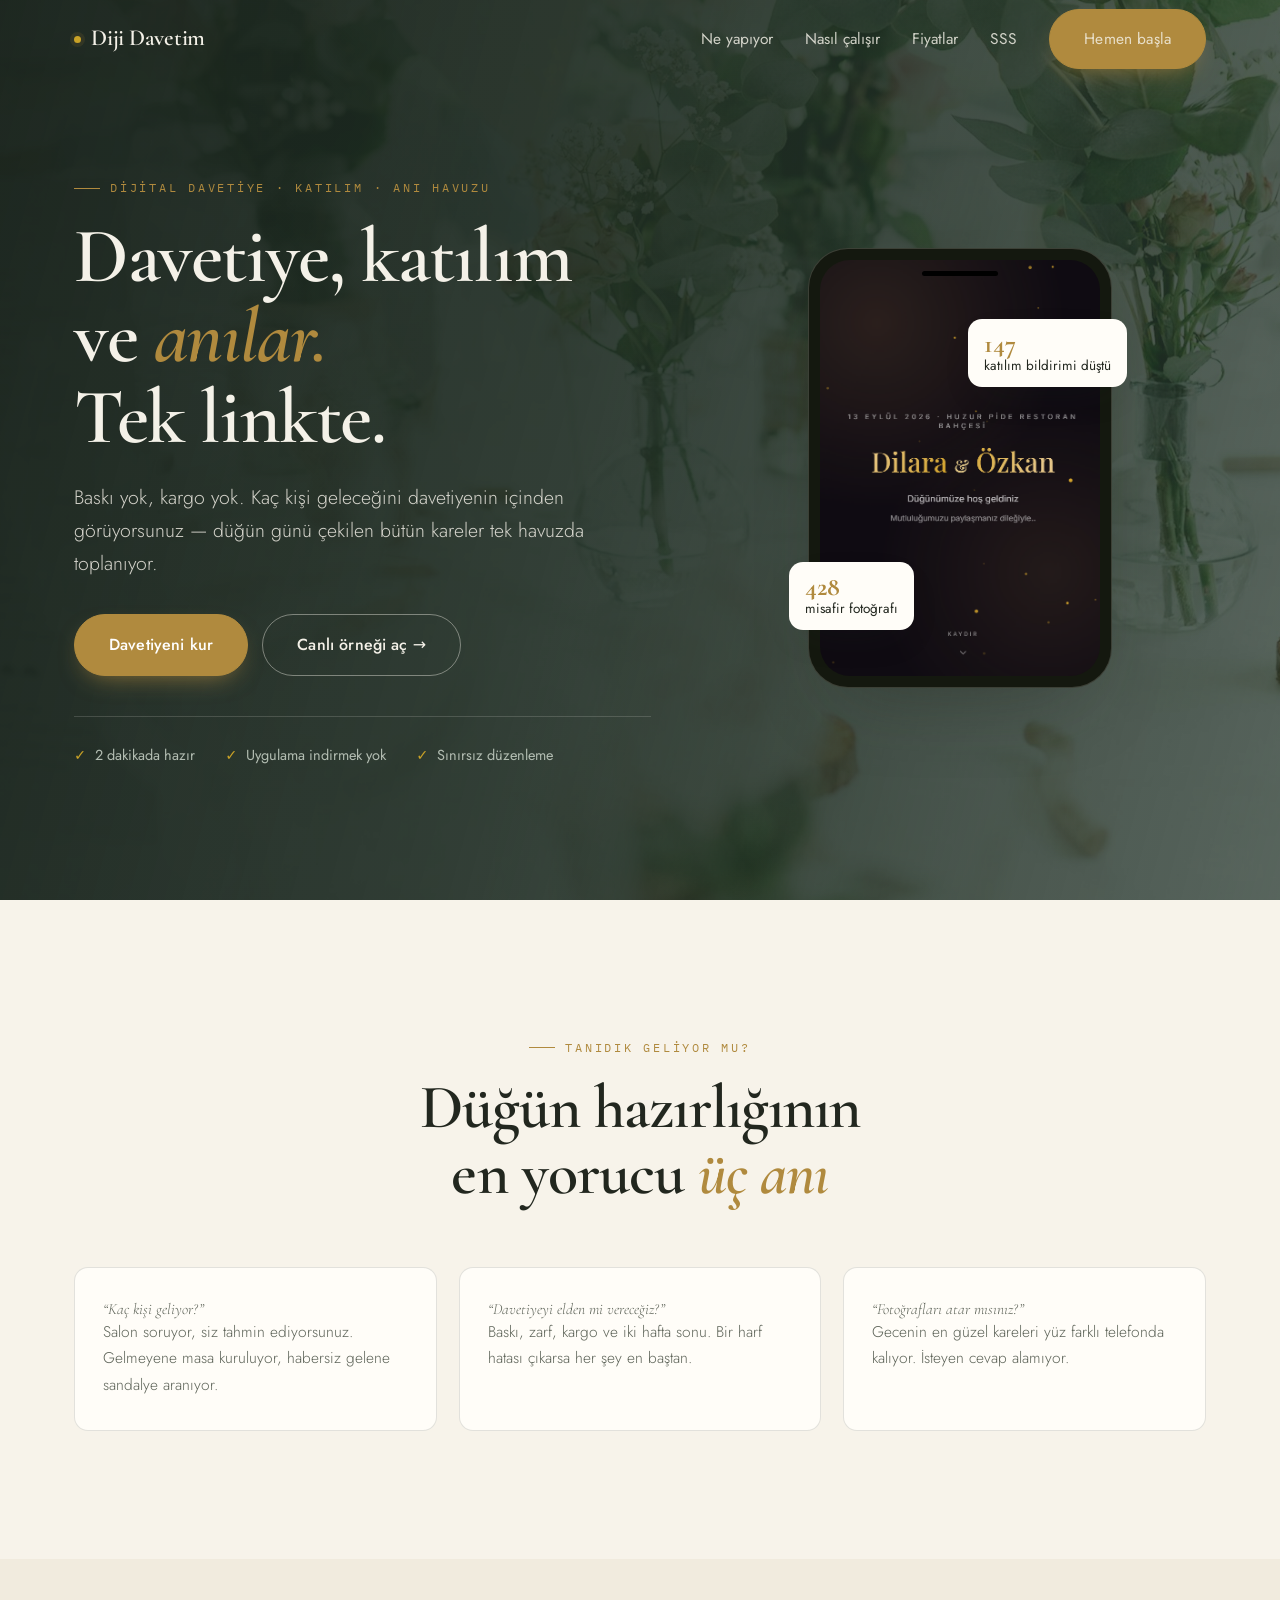
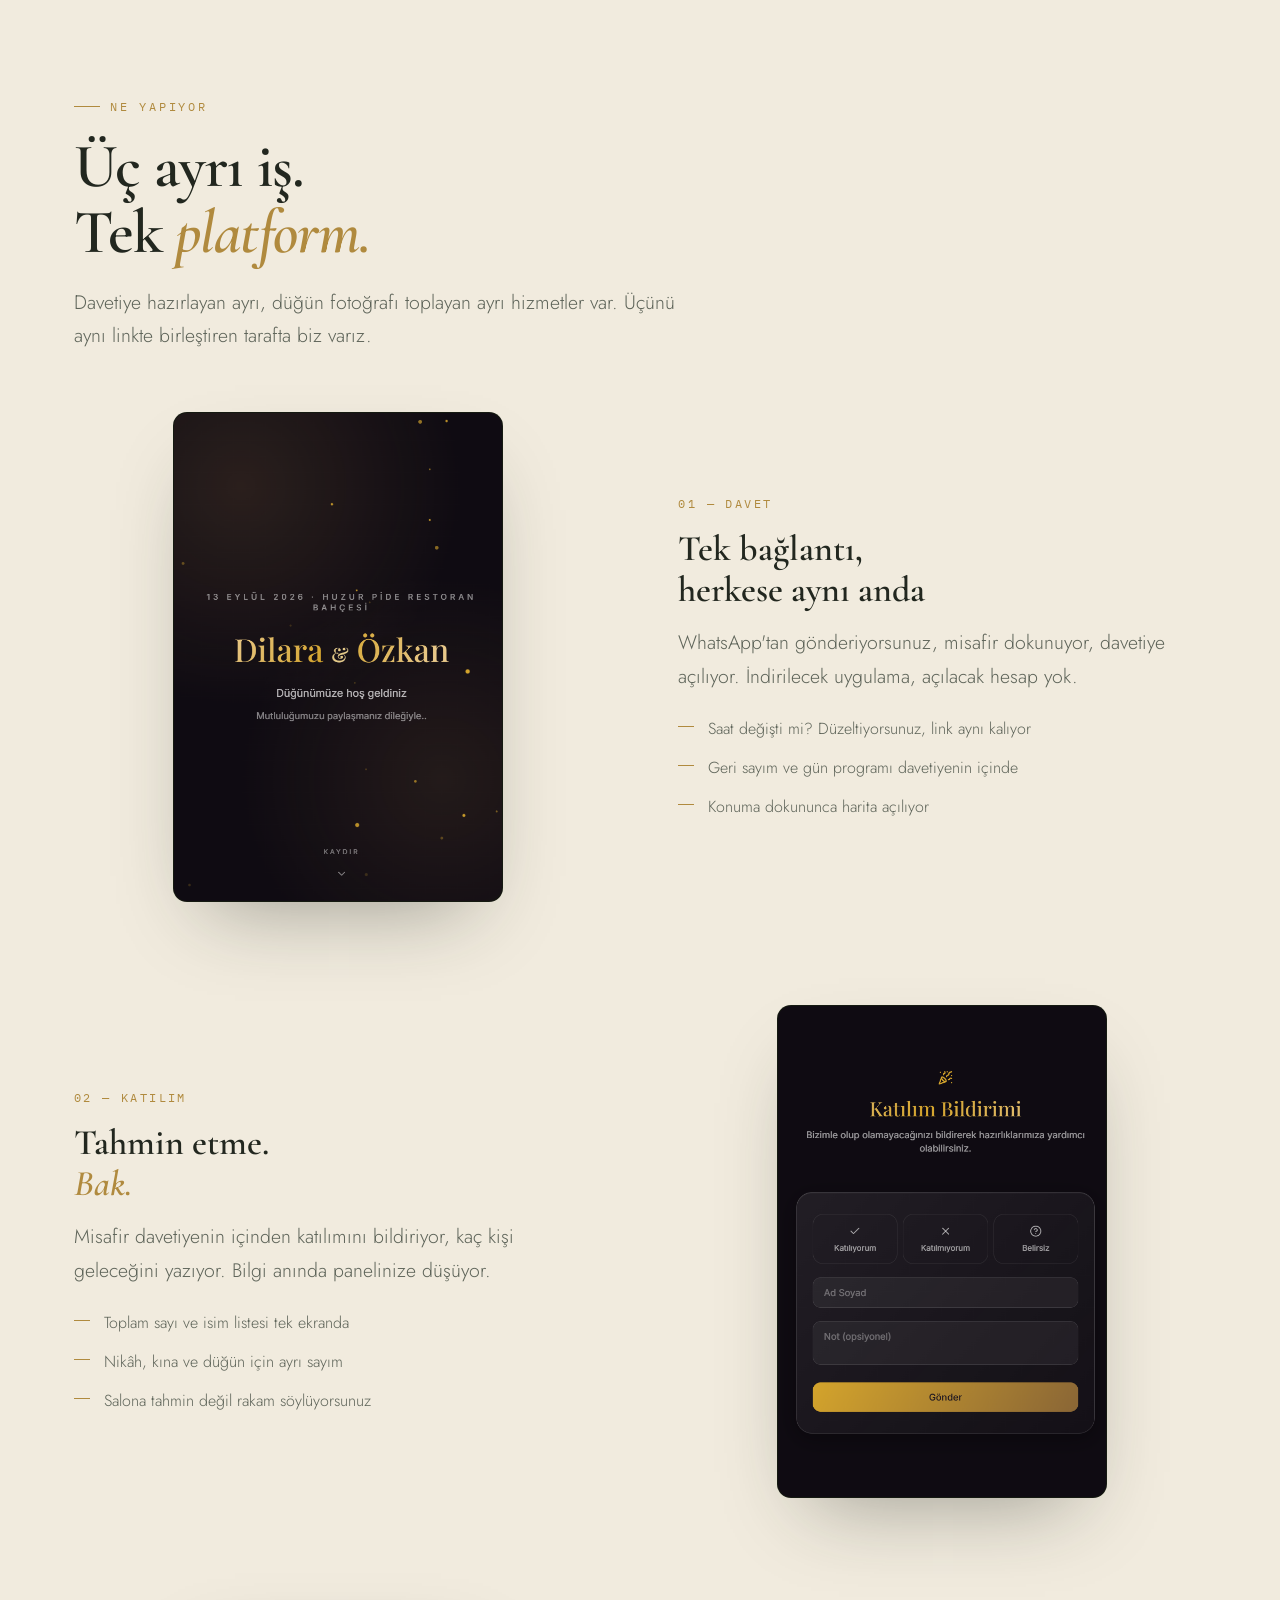
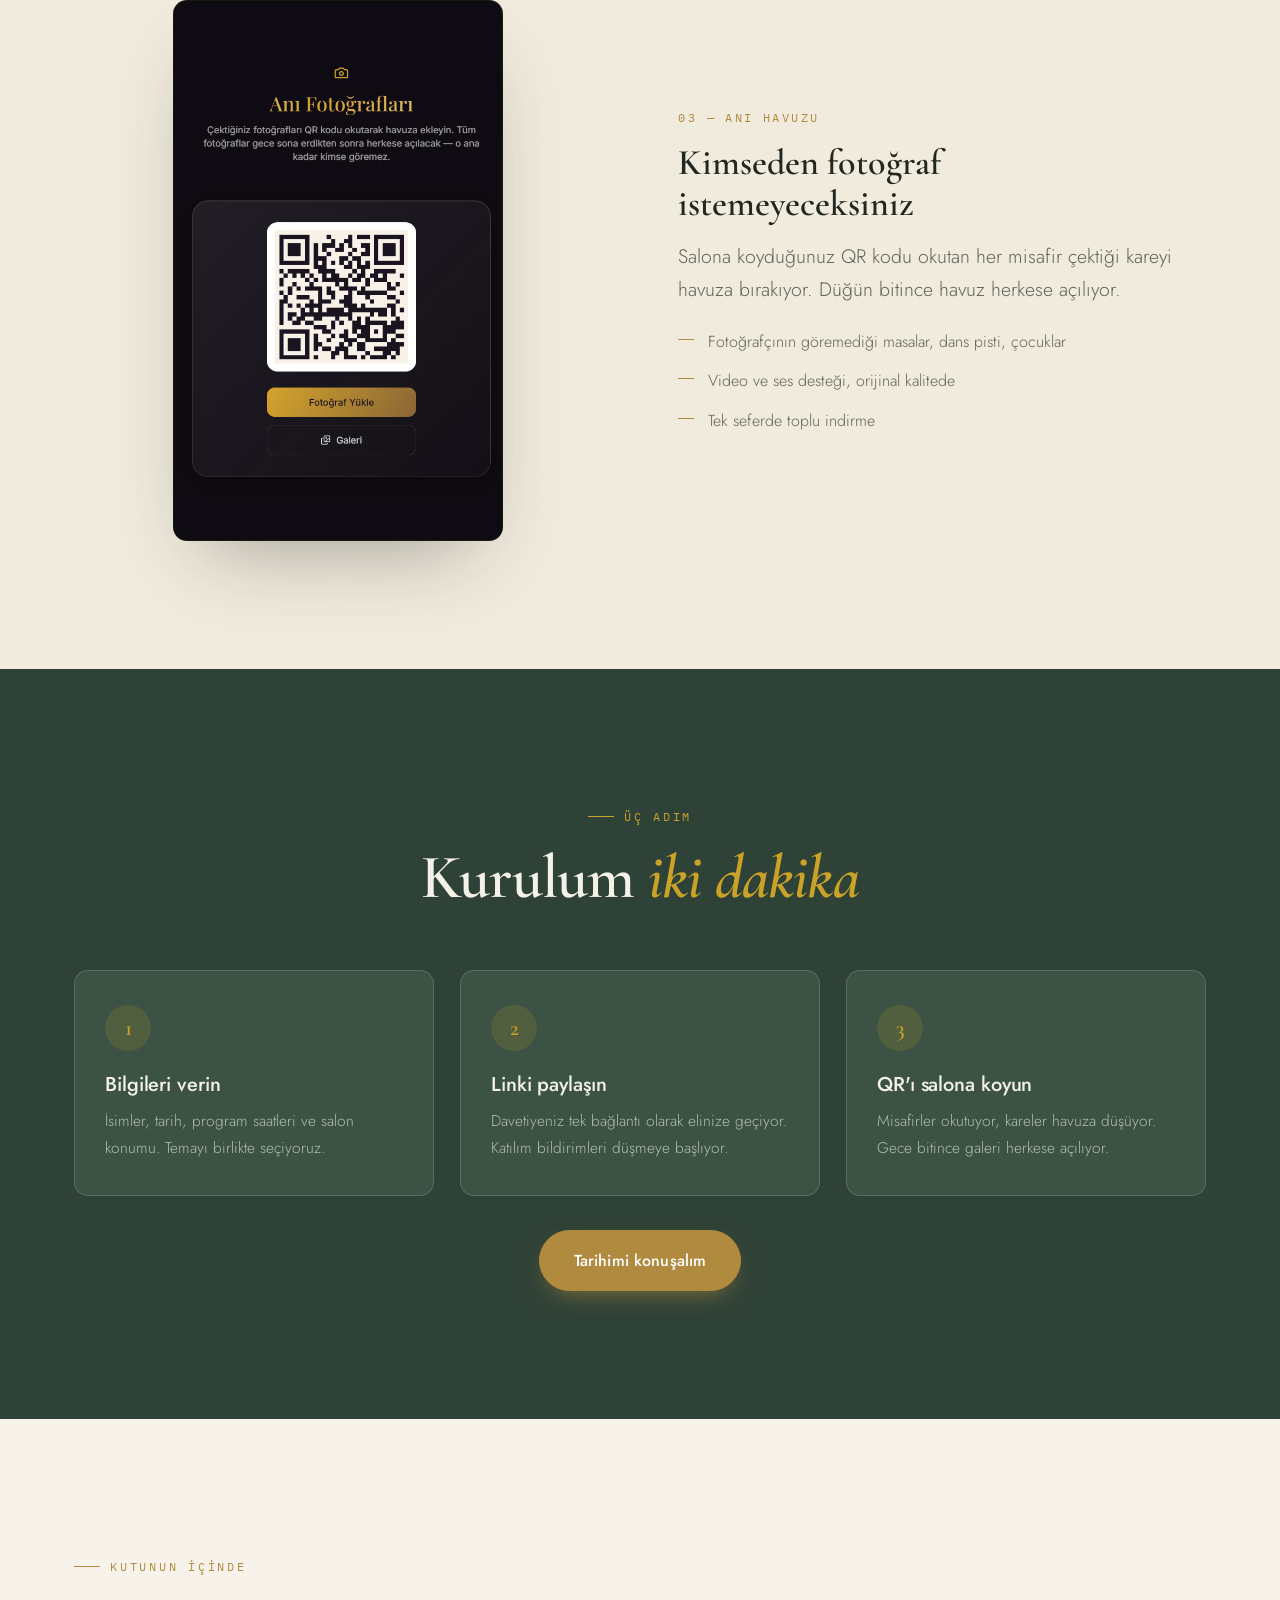
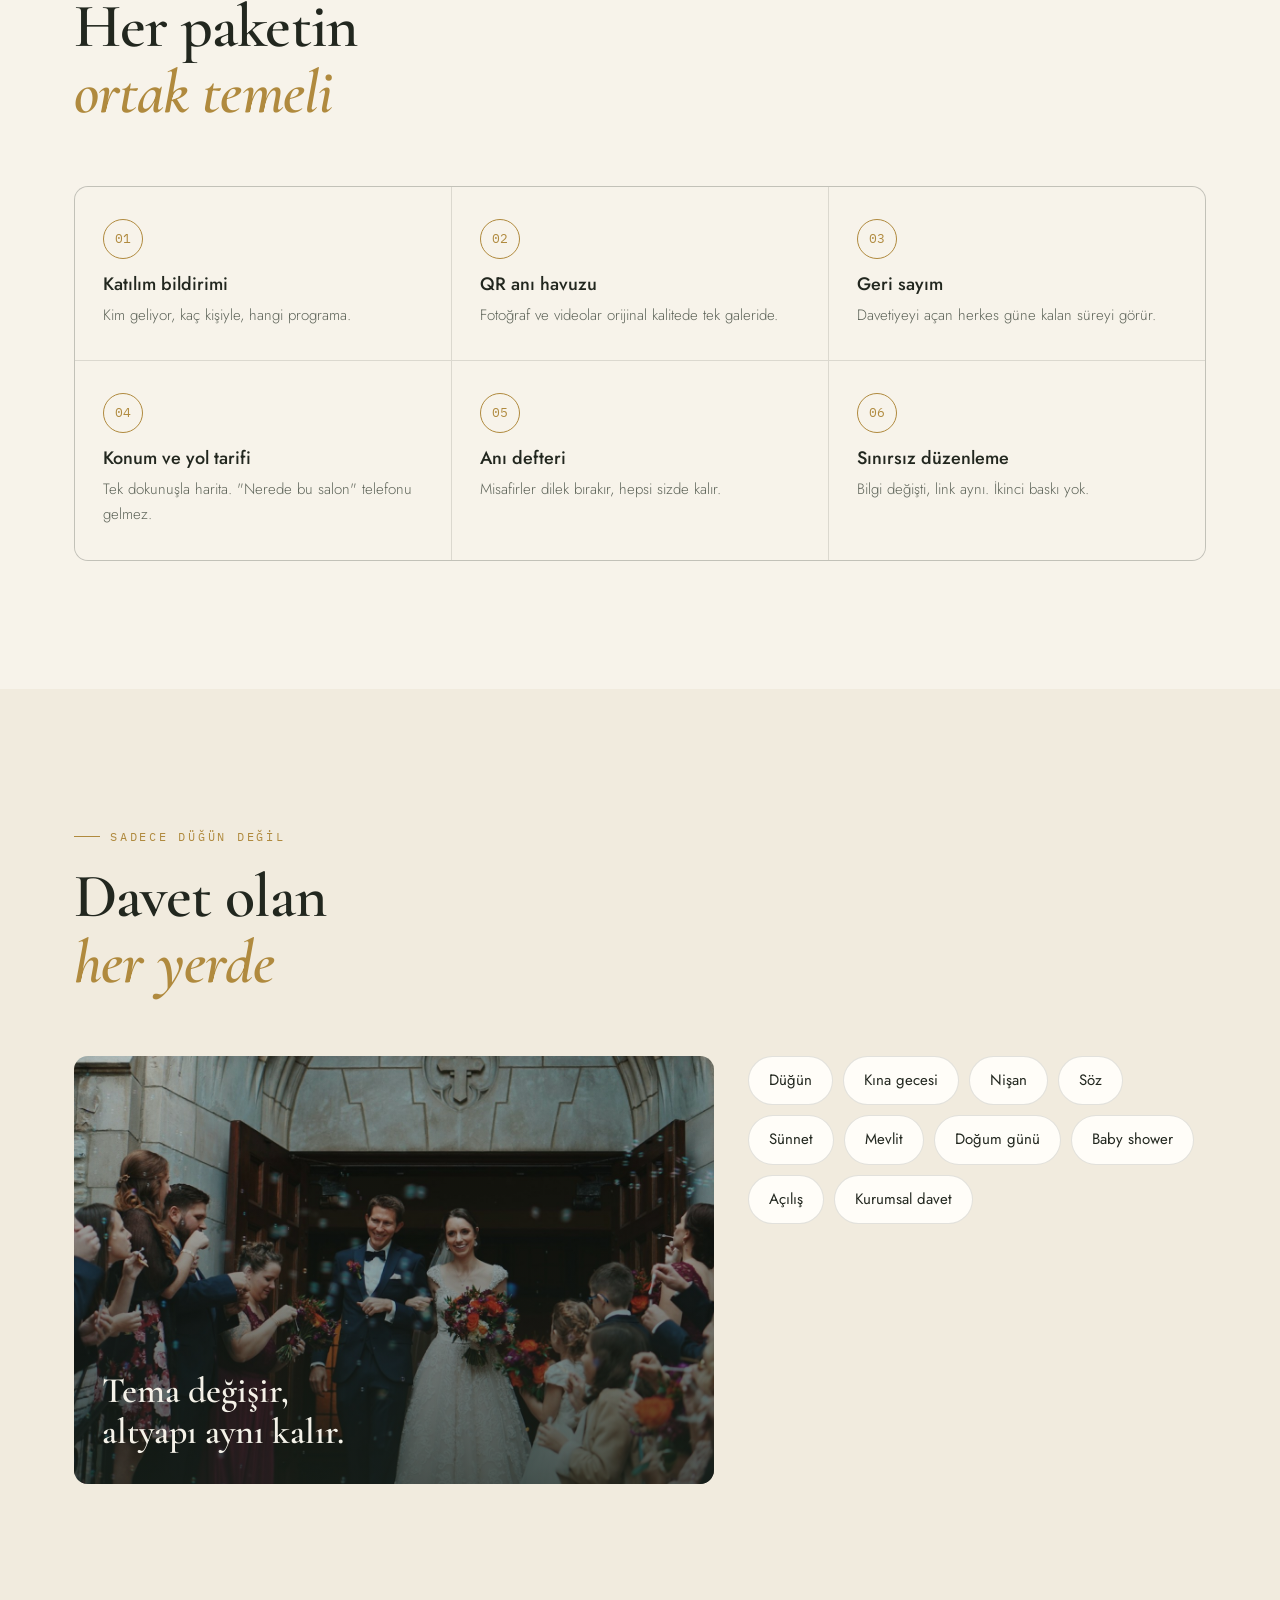
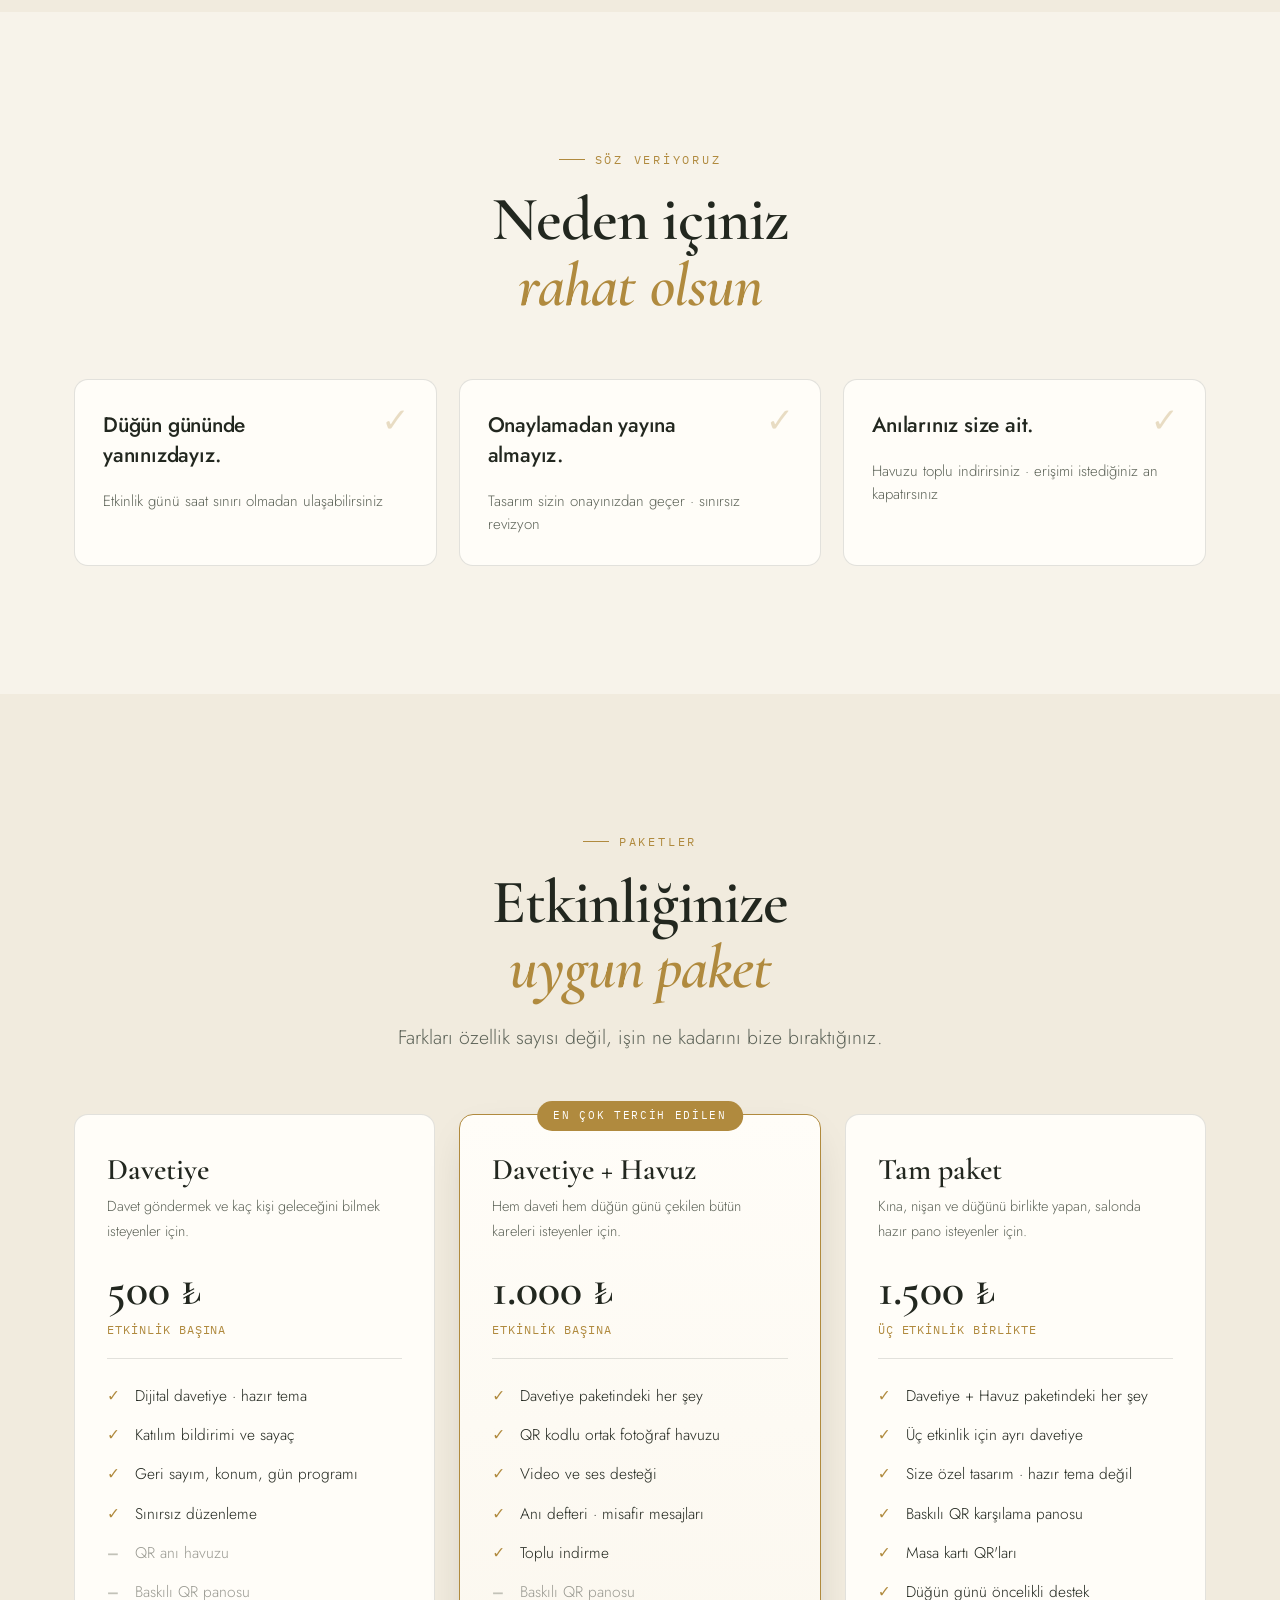
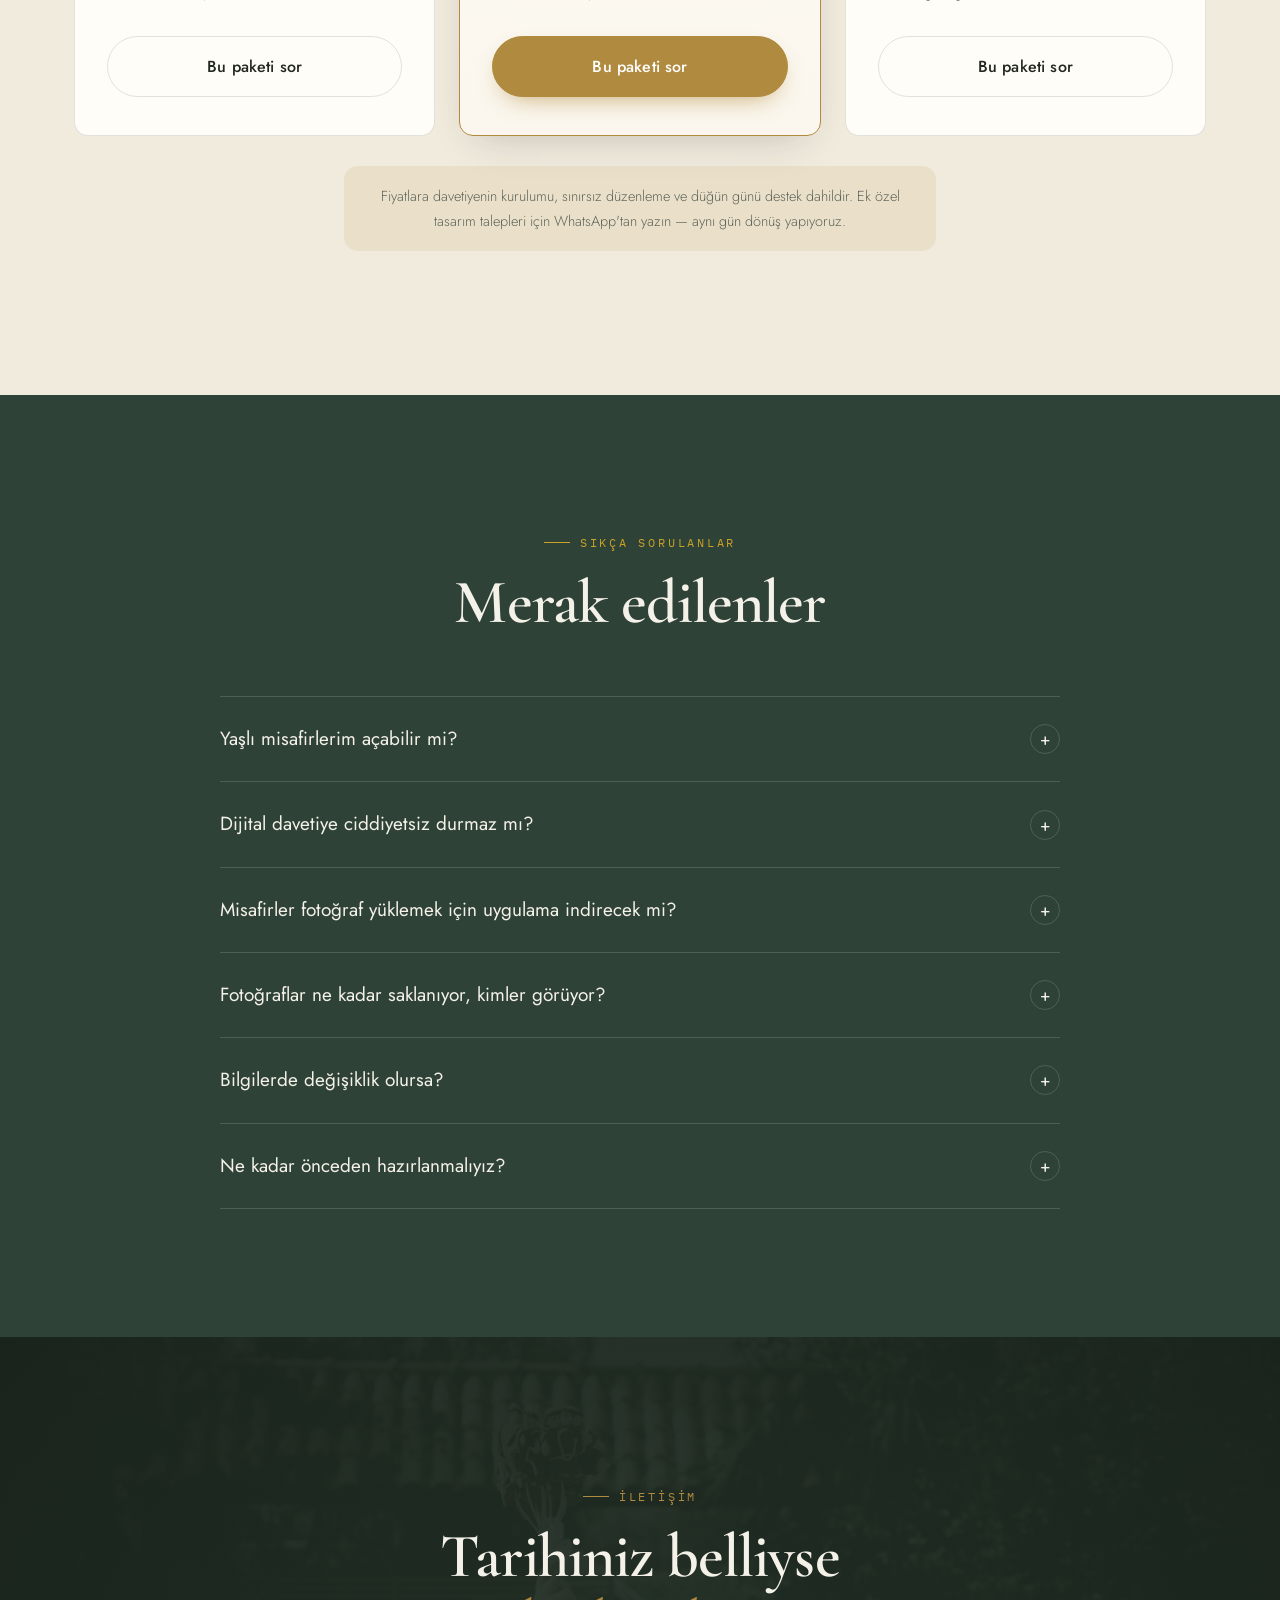
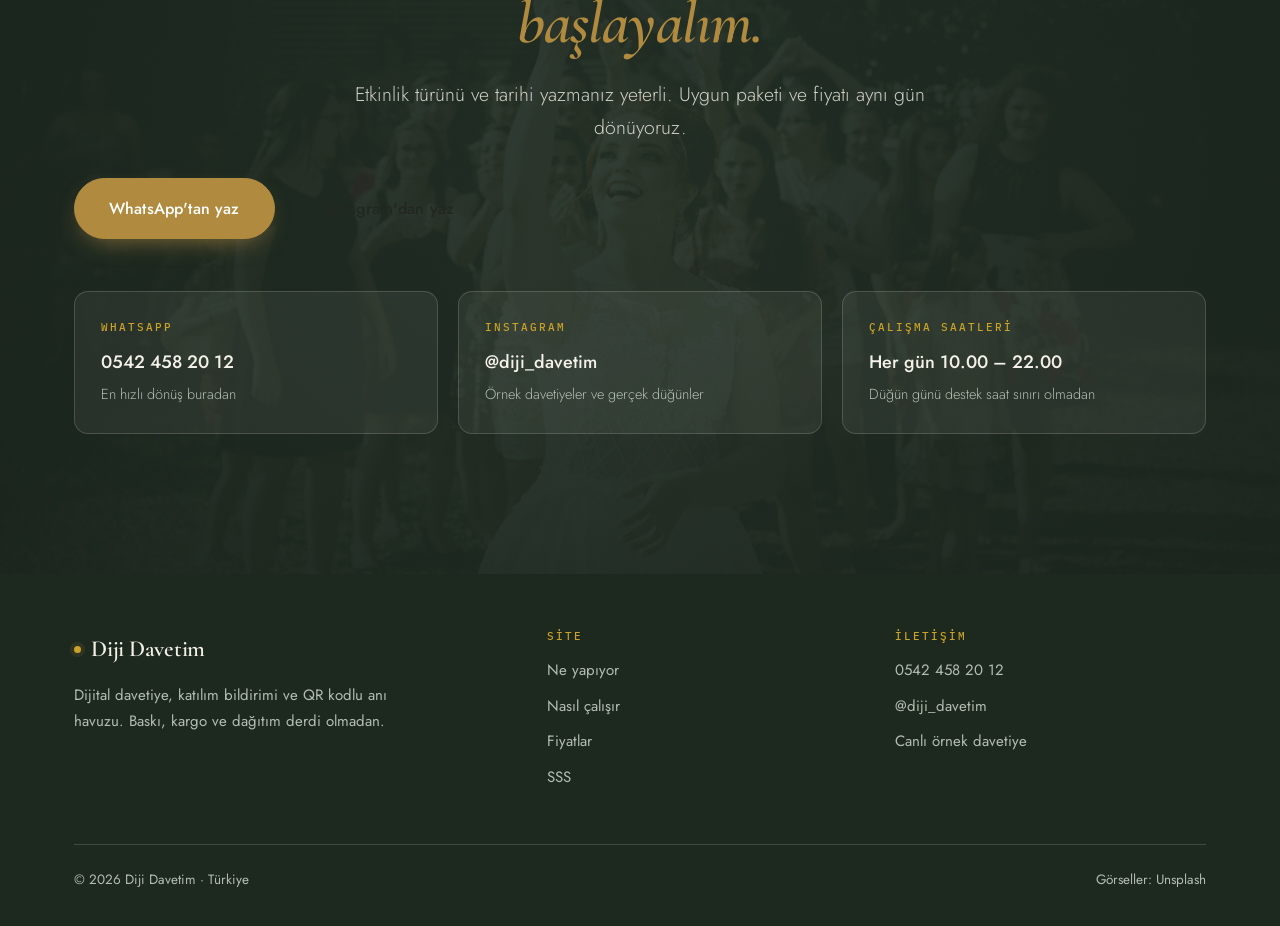
==== index.html @ 0e9af783 "Sosyal paylasim karti ekle (1200x630) og:image olarak dikey hero fotografi kullaniliyordu; WhatsApp " ====
<!DOCTYPE html>
<html lang="tr">
<head>
<meta charset="UTF-8">
<meta name="viewport" content="width=device-width, initial-scale=1.0">
<title>Diji Davetim | Dijital Davetiye, Katılım Takibi ve QR Anı Havuzu</title>
<meta name="description" content="Dijital düğün davetiyesi, katılım bildirimi ve QR kodlu ortak fotoğraf havuzu tek linkte. Baskı yok, kargo yok. Kaç kişi geleceğini davetiyenin içinden görün, misafirlerinizin çektiği tüm kareler tek yerde toplansın.">
<link rel="canonical" href="https://diji-davetim.vercel.app/">
<meta name="theme-color" content="#2f4237">
<meta name="robots" content="index,follow">

<meta property="og:type" content="website">
<meta property="og:locale" content="tr_TR">
<meta property="og:site_name" content="Diji Davetim">
<meta property="og:title" content="Davetiye, katılım ve anılar — tek linkte">
<meta property="og:description" content="Dijital davetiye + katılım bildirimi + QR kodlu ortak fotoğraf havuzu. Baskı, kargo ve dağıtım derdi olmadan.">
<meta property="og:url" content="https://diji-davetim.vercel.app/">
<meta property="og:image" content="https://diji-davetim.vercel.app/assets/og.jpg">
<meta property="og:image:width" content="1200">
<meta property="og:image:height" content="630">
<meta property="og:image:alt" content="Diji Davetim — Davetiye, katılım ve anılar. Tek linkte.">
<meta name="twitter:card" content="summary_large_image">

<link rel="icon" type="image/svg+xml" href="assets/favicon.svg">
<link rel="preconnect" href="https://fonts.googleapis.com">
<link rel="preconnect" href="https://fonts.gstatic.com" crossorigin>
<link rel="preload" as="image" href="assets/img/hero.jpg">
<link href="https://fonts.googleapis.com/css2?family=Cormorant+Garamond:ital,wght@0,500;0,600;1,500;1,600&family=IBM+Plex+Mono:wght@400;500&family=Jost:wght@300;400;500&display=swap" rel="stylesheet">
<link rel="stylesheet" href="css/style.css">
<script>document.documentElement.classList.add("js");</script>

<script type="application/ld+json">
{
  "@context":"https://schema.org","@type":"Service",
  "name":"Diji Davetim — Dijital Davetiye ve QR Anı Havuzu",
  "serviceType":"Dijital davetiye, katılım bildirimi ve QR kodlu fotoğraf havuzu",
  "areaServed":{"@type":"Country","name":"Türkiye"},
  "url":"https://diji-davetim.vercel.app/",
  "provider":{
    "@type":"Organization","name":"Diji Davetim",
    "url":"https://diji-davetim.vercel.app/",
    "telephone":"+90 542 458 20 12",
    "sameAs":["https://www.instagram.com/diji_davetim/"]
  },
  "offers":[
    {"@type":"Offer","name":"Davetiye","price":"500","priceCurrency":"TRY"},
    {"@type":"Offer","name":"Davetiye + Havuz","price":"1000","priceCurrency":"TRY"},
    {"@type":"Offer","name":"Tam paket","price":"1500","priceCurrency":"TRY"}
  ]
}
</script>
</head>
<body>

<a href="#main" class="skip">İçeriğe geç</a>

<header class="hdr" id="hdr">
  <div class="wrap hdr__in">
    <a href="#top" class="logo"><i aria-hidden="true"></i>Diji Davetim</a>
    <button class="burger" id="burger" aria-label="Menüyü aç" aria-expanded="false" aria-controls="nav">
      <i aria-hidden="true"></i><i aria-hidden="true"></i><i aria-hidden="true"></i>
    </button>
    <nav class="nav" id="nav" aria-label="Ana menü">
      <a href="#neler">Ne yapıyor</a>
      <a href="#nasil">Nasıl çalışır</a>
      <a href="#fiyat">Fiyatlar</a>
      <a href="#sss">SSS</a>
      <a href="#iletisim" class="btn btn--gold"><span>Hemen başla</span></a>
    </nav>
  </div>
</header>

<main id="main">

<!-- ======================= HERO ======================= -->
<section class="hero" id="top">
  <div class="hero__bg" aria-hidden="true">
    <img src="assets/img/hero.jpg" alt="" id="heroImg" fetchpriority="high">
  </div>
  <div class="wrap hero__in">
    <div class="hero__copy">
      <p class="kicker">Dijital davetiye · katılım · anı havuzu</p>
      <h1 class="t-hero">Davetiye, katılım<br>ve <span class="em">anılar.</span><br>Tek linkte.</h1>
      <p class="lead">Baskı yok, kargo yok. Kaç kişi geleceğini davetiyenin içinden
      görüyorsunuz — düğün günü çekilen bütün kareler tek havuzda toplanıyor.</p>
      <div class="btn-row">
        <a href="#iletisim" class="btn btn--gold"><span>Davetiyeni kur</span></a>
        <!-- CANLI ÖRNEK: tanıtım sitesi bu adrese taşınırsa bu bağlantıyı değiştir -->
        <a href="https://diji-davetim.vercel.app/" target="_blank" rel="noopener"
           class="btn btn--line"><span>Canlı örneği aç &rarr;</span></a>
      </div>
      <div class="hero__trust">
        <span>2 dakikada hazır</span>
        <span>Uygulama indirmek yok</span>
        <span>Sınırsız düzenleme</span>
      </div>
    </div>

    <div class="hero__stage">
      <div class="device device--float">
        <img src="assets/shots/davetiye.png" width="615" height="915"
             alt="Telefon ekranında açılmış dijital düğün davetiyesi: çiftin adı, tarih ve geri sayım">
        <div class="device__tag">
          <b data-count="147">147</b>
          katılım bildirimi düştü
        </div>
        <div class="device__tag device__tag--low">
          <b data-count="428">428</b>
          misafir fotoğrafı
        </div>
      </div>
    </div>
  </div>
</section>

<!-- ======================= ACI ======================= -->
<section class="sec">
  <div class="wrap">
    <div class="sec-head center rv">
      <p class="kicker">Tanıdık geliyor mu?</p>
      <h2 class="t-1">Düğün hazırlığının<br>en yorucu <span class="em">üç anı</span></h2>
    </div>
    <div class="pains">
      <article class="pain rv">
        <p class="pain__q">“Kaç kişi geliyor?”</p>
        <p>Salon soruyor, siz tahmin ediyorsunuz. Gelmeyene masa kuruluyor,
        habersiz gelene sandalye aranıyor.</p>
      </article>
      <article class="pain rv rv-2">
        <p class="pain__q">“Davetiyeyi elden mi vereceğiz?”</p>
        <p>Baskı, zarf, kargo ve iki hafta sonu. Bir harf hatası çıkarsa
        her şey en baştan.</p>
      </article>
      <article class="pain rv rv-3">
        <p class="pain__q">“Fotoğrafları atar mısınız?”</p>
        <p>Gecenin en güzel kareleri yüz farklı telefonda kalıyor.
        İsteyen cevap alamıyor.</p>
      </article>
    </div>
  </div>
</section>

<!-- ======================= ÜÇ İŞ / ÜRÜN ======================= -->
<section class="sec sec--tint" id="neler">
  <div class="wrap">
    <div class="sec-head rv">
      <p class="kicker">Ne yapıyor</p>
      <h2 class="t-1">Üç ayrı iş.<br>Tek <span class="em">platform.</span></h2>
      <p class="lead">Davetiye hazırlayan ayrı, düğün fotoğrafı toplayan ayrı hizmetler var.
      Üçünü aynı linkte birleştiren tarafta biz varız.</p>
    </div>

    <div class="row rv">
      <div class="row__media">
        <span class="row__deco" aria-hidden="true"></span>
        <div class="row__shot">
          <img src="assets/shots/davetiye.png" loading="lazy" width="615" height="915"
               alt="Dijital davetiye ekranı: çiftin isimleri, tarih ve geri sayım sayacı">
        </div>
      </div>
      <div>
        <span class="row__n">01 — DAVET</span>
        <h3 class="t-2">Tek bağlantı,<br>herkese aynı anda</h3>
        <p class="lead">WhatsApp'tan gönderiyorsunuz, misafir dokunuyor, davetiye açılıyor.
        İndirilecek uygulama, açılacak hesap yok.</p>
        <ul>
          <li>Saat değişti mi? Düzeltiyorsunuz, link aynı kalıyor</li>
          <li>Geri sayım ve gün programı davetiyenin içinde</li>
          <li>Konuma dokununca harita açılıyor</li>
        </ul>
      </div>
    </div>

    <div class="row row--flip rv">
      <div class="row__media">
        <span class="row__deco" aria-hidden="true"></span>
        <div class="row__shot">
          <img src="assets/shots/katilim.png" loading="lazy"
               alt="Katılım bildirimi ekranı: katılıyorum, katılmıyorum ve belirsiz seçenekleri">
        </div>
      </div>
      <div>
        <span class="row__n">02 — KATILIM</span>
        <h3 class="t-2">Tahmin etme.<br><span class="em">Bak.</span></h3>
        <p class="lead">Misafir davetiyenin içinden katılımını bildiriyor, kaç kişi
        geleceğini yazıyor. Bilgi anında panelinize düşüyor.</p>
        <ul>
          <li>Toplam sayı ve isim listesi tek ekranda</li>
          <li>Nikâh, kına ve düğün için ayrı sayım</li>
          <li>Salona tahmin değil rakam söylüyorsunuz</li>
        </ul>
      </div>
    </div>

    <div class="row rv">
      <div class="row__media">
        <span class="row__deco" aria-hidden="true"></span>
        <div class="row__shot">
          <img src="assets/shots/galeri.png" loading="lazy"
               alt="Anı fotoğrafları bölümü: misafirlerin yüklediği karelerin toplandığı ortak galeri">
        </div>
      </div>
      <div>
        <span class="row__n">03 — ANI HAVUZU</span>
        <h3 class="t-2">Kimseden fotoğraf<br>istemeyeceksiniz</h3>
        <p class="lead">Salona koyduğunuz QR kodu okutan her misafir çektiği kareyi
        havuza bırakıyor. Düğün bitince havuz herkese açılıyor.</p>
        <ul>
          <li>Fotoğrafçının göremediği masalar, dans pisti, çocuklar</li>
          <li>Video ve ses desteği, orijinal kalitede</li>
          <li>Tek seferde toplu indirme</li>
        </ul>
      </div>
    </div>
  </div>
</section>

<!-- ======================= NASIL ÇALIŞIR ======================= -->
<section class="sec sec--dark" id="nasil">
  <div class="wrap">
    <div class="sec-head center rv">
      <p class="kicker">Üç adım</p>
      <h2 class="t-1">Kurulum <span class="em">iki dakika</span></h2>
    </div>
    <div class="steps">
      <article class="step rv">
        <div class="step__n">1</div>
        <h3 class="t-3">Bilgileri verin</h3>
        <p>İsimler, tarih, program saatleri ve salon konumu. Temayı birlikte seçiyoruz.</p>
      </article>
      <article class="step rv rv-2">
        <div class="step__n">2</div>
        <h3 class="t-3">Linki paylaşın</h3>
        <p>Davetiyeniz tek bağlantı olarak elinize geçiyor. Katılım bildirimleri düşmeye başlıyor.</p>
      </article>
      <article class="step rv rv-3">
        <div class="step__n">3</div>
        <h3 class="t-3">QR'ı salona koyun</h3>
        <p>Misafirler okutuyor, kareler havuza düşüyor. Gece bitince galeri herkese açılıyor.</p>
      </article>
    </div>
    <div class="center">
      <div class="btn-row">
        <a href="#iletisim" class="btn btn--gold"><span>Tarihimi konuşalım</span></a>
      </div>
    </div>
  </div>
</section>

<!-- ======================= ÖZELLİKLER ======================= -->
<section class="sec">
  <div class="wrap">
    <div class="sec-head rv">
      <p class="kicker">Kutunun içinde</p>
      <h2 class="t-1">Her paketin<br><span class="em">ortak temeli</span></h2>
    </div>
    <div class="grid6 rv">
      <div class="cell"><i aria-hidden="true">01</i><h3>Katılım bildirimi</h3>
        <p>Kim geliyor, kaç kişiyle, hangi programa.</p></div>
      <div class="cell"><i aria-hidden="true">02</i><h3>QR anı havuzu</h3>
        <p>Fotoğraf ve videolar orijinal kalitede tek galeride.</p></div>
      <div class="cell"><i aria-hidden="true">03</i><h3>Geri sayım</h3>
        <p>Davetiyeyi açan herkes güne kalan süreyi görür.</p></div>
      <div class="cell"><i aria-hidden="true">04</i><h3>Konum ve yol tarifi</h3>
        <p>Tek dokunuşla harita. "Nerede bu salon" telefonu gelmez.</p></div>
      <div class="cell"><i aria-hidden="true">05</i><h3>Anı defteri</h3>
        <p>Misafirler dilek bırakır, hepsi sizde kalır.</p></div>
      <div class="cell"><i aria-hidden="true">06</i><h3>Sınırsız düzenleme</h3>
        <p>Bilgi değişti, link aynı. İkinci baskı yok.</p></div>
    </div>
  </div>
</section>

<!-- ======================= ETKİNLİK TÜRLERİ ======================= -->
<section class="sec sec--tint">
  <div class="wrap">
    <div class="sec-head rv">
      <p class="kicker">Sadece düğün değil</p>
      <h2 class="t-1">Davet olan<br><span class="em">her yerde</span></h2>
    </div>
    <div class="events">
      <div class="events__ph rv">
        <img src="assets/img/etkinlik.jpg" loading="lazy"
             alt="Kalabalık bir kutlamada gelin ve damat misafirlerin arasında">
        <div class="events__cap">
          <p class="t-2" style="margin-bottom:6px">Tema değişir,<br>altyapı aynı kalır.</p>
        </div>
      </div>
      <div class="chips rv rv-2">
        <span>Düğün</span><span>Kına gecesi</span><span>Nişan</span><span>Söz</span>
        <span>Sünnet</span><span>Mevlit</span><span>Doğum günü</span>
        <span>Baby shower</span><span>Açılış</span><span>Kurumsal davet</span>
      </div>
    </div>
  </div>
</section>

<!-- ======================= REFERANSLAR ======================= -->
<section class="sec">
  <div class="wrap">
    <div class="sec-head center rv">
      <p class="kicker">Söz veriyoruz</p>
      <h2 class="t-1">Neden içiniz<br><span class="em">rahat olsun</span></h2>
    </div>

    <!-- Bu üç kart TAAHHÜT kartıdır, müşteri yorumu değildir. Üçü de sitenin
         başka yerlerinde zaten verilen sözlerin tekrarı, yani uydurma içerik yok.
         Gerçek yorumlar geldiğinde aşağıdaki yorum bloğunu açıp bunu kaldırın. -->
    <div class="quotes">
      <article class="quote quote--promise rv">
        <p>Düğün gününde yanınızdayız.</p>
        <cite>Etkinlik günü saat sınırı olmadan ulaşabilirsiniz</cite>
      </article>
      <article class="quote quote--promise rv rv-2">
        <p>Onaylamadan yayına almayız.</p>
        <cite>Tasarım sizin onayınızdan geçer · sınırsız revizyon</cite>
      </article>
      <article class="quote quote--promise rv rv-3">
        <p>Anılarınız size ait.</p>
        <cite>Havuzu toplu indirirsiniz · erişimi istediğiniz an kapatırsınız</cite>
      </article>
    </div>

    <!-- GERÇEK YORUMLAR İÇİN HAZIR BLOK
         Teslim ettiğiniz çiftlerden izinli yorumları alınca yukarıdaki taahhüt
         kartlarını silip aşağıdaki yorumu açın, kicker'ı "Çiftler ne diyor",
         başlığı "Gerçek düğünlerden" yapın.

    <div class="quotes">
      <article class="quote rv">
        <p>Çiftin kendi cümlesi.</p>
        <cite>İsim · tarih · şehir</cite>
      </article>
      <article class="quote rv rv-2">
        <p>Fotoğraf havuzuyla ilgili yorum.</p>
        <cite>İsim · tarih · şehir</cite>
      </article>
      <article class="quote rv rv-3">
        <p>Katılım sayısıyla ilgili yorum.</p>
        <cite>İsim · tarih · şehir</cite>
      </article>
    </div>
    -->
  </div>
</section>

<!-- ======================= FİYAT ======================= -->
<section class="sec sec--tint" id="fiyat">
  <div class="wrap">
    <div class="sec-head center rv">
      <p class="kicker">Paketler</p>
      <h2 class="t-1">Etkinliğinize<br><span class="em">uygun paket</span></h2>
      <p class="lead center">Farkları özellik sayısı değil, işin ne kadarını bize bıraktığınız.</p>
    </div>

    <div class="plans">
      <article class="plan rv">
        <h3>Davetiye</h3>
        <p class="plan__who">Davet göndermek ve kaç kişi geleceğini bilmek isteyenler için.</p>
        <div class="plan__amt">500 ₺<small>etkinlik başına</small></div>
        <ul>
          <li>Dijital davetiye · hazır tema</li>
          <li>Katılım bildirimi ve sayaç</li>
          <li>Geri sayım, konum, gün programı</li>
          <li>Sınırsız düzenleme</li>
          <li class="no">QR anı havuzu</li>
          <li class="no">Baskılı QR panosu</li>
        </ul>
        <a href="#iletisim" class="btn btn--line"><span>Bu paketi sor</span></a>
      </article>

      <article class="plan plan--hero rv rv-2">
        <span class="plan__tag">En çok tercih edilen</span>
        <h3>Davetiye + Havuz</h3>
        <p class="plan__who">Hem daveti hem düğün günü çekilen bütün kareleri isteyenler için.</p>
        <div class="plan__amt">1.000 ₺<small>etkinlik başına</small></div>
        <ul>
          <li>Davetiye paketindeki her şey</li>
          <li>QR kodlu ortak fotoğraf havuzu</li>
          <li>Video ve ses desteği</li>
          <li>Anı defteri · misafir mesajları</li>
          <li>Toplu indirme</li>
          <li class="no">Baskılı QR panosu</li>
        </ul>
        <a href="#iletisim" class="btn btn--gold"><span>Bu paketi sor</span></a>
      </article>

      <article class="plan rv rv-3">
        <h3>Tam paket</h3>
        <p class="plan__who">Kına, nişan ve düğünü birlikte yapan, salonda hazır pano isteyenler için.</p>
        <div class="plan__amt">1.500 ₺<small>üç etkinlik birlikte</small></div>
        <ul>
          <li>Davetiye + Havuz paketindeki her şey</li>
          <li>Üç etkinlik için ayrı davetiye</li>
          <li>Size özel tasarım · hazır tema değil</li>
          <li>Baskılı QR karşılama panosu</li>
          <li>Masa kartı QR'ları</li>
          <li>Düğün günü öncelikli destek</li>
        </ul>
        <a href="#iletisim" class="btn btn--line"><span>Bu paketi sor</span></a>
      </article>
    </div>

    <p class="note center" style="margin-inline:auto">Fiyatlara davetiyenin kurulumu,
    sınırsız düzenleme ve düğün günü destek dahildir. Ek özel tasarım talepleri için
    WhatsApp'tan yazın — aynı gün dönüş yapıyoruz.</p>
  </div>
</section>

<!-- ======================= SSS ======================= -->
<section class="sec sec--dark" id="sss">
  <div class="wrap">
    <div class="sec-head center rv">
      <p class="kicker">Sıkça sorulanlar</p>
      <h2 class="t-1">Merak edilenler</h2>
    </div>
    <div class="faq" id="faq">
      <div class="faq__i">
        <button class="faq__q" aria-expanded="false">Yaşlı misafirlerim açabilir mi?<i aria-hidden="true">+</i></button>
        <div class="faq__a"><div><p>Açabiliyorlar. İndirilecek uygulama, açılacak hesap ya da
        şifre yok. Mesajdaki bağlantıya bir kez dokunuyorlar, davetiye telefonun kendi
        tarayıcısında açılıyor.</p></div></div>
      </div>
      <div class="faq__i">
        <button class="faq__q" aria-expanded="false">Dijital davetiye ciddiyetsiz durmaz mı?<i aria-hidden="true">+</i></button>
        <div class="faq__a"><div><p>Kağıt davetiye iki gün durup kayboluyor; dijitali düğün
        gününe kadar telefonda kalıyor. Tam pakette davetiyeniz hazır şablon değil,
        size özel hazırlanıyor.</p></div></div>
      </div>
      <div class="faq__i">
        <button class="faq__q" aria-expanded="false">Misafirler fotoğraf yüklemek için uygulama indirecek mi?<i aria-hidden="true">+</i></button>
        <div class="faq__a"><div><p>Hayır. Kamerayı QR koda tutuyorlar, çıkan bağlantıya
        dokunuyorlar, fotoğraflarını seçip yüklüyorlar. Üyelik yok.</p></div></div>
      </div>
      <div class="faq__i">
        <button class="faq__q" aria-expanded="false">Fotoğraflar ne kadar saklanıyor, kimler görüyor?<i aria-hidden="true">+</i></button>
        <div class="faq__a"><div><p>Havuz düğün boyunca yalnızca yükleme alacak şekilde açık
        kalıyor, gece bitiminde galeriyi açıyoruz. Saklama süresi ve erişimin kime açık
        olacağı sizin tercihinize göre belirleniyor.</p></div></div>
      </div>
      <div class="faq__i">
        <button class="faq__q" aria-expanded="false">Bilgilerde değişiklik olursa?<i aria-hidden="true">+</i></button>
        <div class="faq__a"><div><p>Düzeltiyoruz, bağlantı aynı kalıyor. Davetiyeyi daha önce
        gönderdiyseniz bile herkes güncel halini görüyor.</p></div></div>
      </div>
      <div class="faq__i">
        <button class="faq__q" aria-expanded="false">Ne kadar önceden hazırlanmalıyız?<i aria-hidden="true">+</i></button>
        <div class="faq__a"><div><p>Kurulum iki dakika sürüyor. Yine de katılım sayısının
        oturması için davetiyeyi düğünden en az üç hafta önce göndermenizi öneriyoruz.</p></div></div>
      </div>
    </div>
  </div>
</section>

<!-- ======================= KAPANIŞ ======================= -->
<section class="final" id="iletisim">
  <div class="final__bg" aria-hidden="true"><img src="assets/img/kanit.jpg" loading="lazy" alt=""></div>
  <div class="wrap">
    <p class="kicker center rv">İletişim</p>
    <h2 class="t-1 rv" style="margin-bottom:22px">Tarihiniz belliyse<br><span class="em">başlayalım.</span></h2>
    <p class="lead rv rv-2">Etkinlik türünü ve tarihi yazmanız yeterli. Uygun paketi ve
    fiyatı aynı gün dönüyoruz.</p>
    <div class="btn-row rv rv-3">
      <a class="btn btn--gold" id="waBtn" href="https://wa.me/905424582012" target="_blank" rel="noopener"><span>WhatsApp'tan yaz</span></a>
      <a class="btn btn--line" href="https://www.instagram.com/diji_davetim/" target="_blank" rel="noopener"><span>Instagram'dan yaz</span></a>
    </div>

    <div class="ways">
      <a class="way rv" id="waCard" href="https://wa.me/905424582012" target="_blank" rel="noopener">
        <b>WhatsApp</b><strong>0542 458 20 12</strong><span>En hızlı dönüş buradan</span>
      </a>
      <a class="way rv rv-2" href="https://www.instagram.com/diji_davetim/" target="_blank" rel="noopener">
        <b>Instagram</b><strong>@diji_davetim</strong><span>Örnek davetiyeler ve gerçek düğünler</span>
      </a>
      <div class="way rv rv-3">
        <b>Çalışma saatleri</b><strong>Her gün 10.00 – 22.00</strong>
        <span>Düğün günü destek saat sınırı olmadan</span>
      </div>
    </div>
  </div>
</section>

</main>

<footer class="ftr">
  <div class="wrap">
    <div class="ftr__in">
      <div>
        <div class="logo"><i aria-hidden="true"></i>Diji Davetim</div>
        <p style="max-width:36ch">Dijital davetiye, katılım bildirimi ve QR kodlu anı havuzu.
        Baskı, kargo ve dağıtım derdi olmadan.</p>
      </div>
      <nav aria-label="Site menüsü">
        <h4>Site</h4>
        <ul>
          <li><a href="#neler">Ne yapıyor</a></li>
          <li><a href="#nasil">Nasıl çalışır</a></li>
          <li><a href="#fiyat">Fiyatlar</a></li>
          <li><a href="#sss">SSS</a></li>
        </ul>
      </nav>
      <div>
        <h4>İletişim</h4>
        <ul>
          <li><a href="https://wa.me/905424582012" target="_blank" rel="noopener">0542 458 20 12</a></li>
          <li><a href="https://www.instagram.com/diji_davetim/" target="_blank" rel="noopener">@diji_davetim</a></li>
          <li><a href="https://diji-davetim.vercel.app/" target="_blank" rel="noopener">Canlı örnek davetiye</a></li>
        </ul>
      </div>
    </div>
    <div class="ftr__btm">
      <span>&copy; <span id="yil">2026</span> Diji Davetim · Türkiye</span>
      <span>Görseller: Unsplash</span>
    </div>
  </div>
</footer>

<script src="js/script.js" defer></script>
</body>
</html>
---- css/style.css ----
/* ==========================================================================
   Diji Davetim — satış ve tanıtım sitesi
   Ton: sıcak premium. Krem zemin, yıkık yeşil koyu bölümler, altın tek aksan.
   Kural: her bölüm tek fikir anlatır, metin kısadır, görsel iş yapar.
   ========================================================================== */

:root{
  /* zemin */
  --cream:#f7f3ea;
  --cream-2:#f1ebde;
  --card:#fffdf8;
  --sage:#2f4237;          /* koyu bölümler */
  --sage-2:#3b5244;
  --sage-soft:#e7ece6;

  /* mürekkep */
  --ink:#22271f;
  --ink-soft:#5e6459;
  --on-dark:#f4f1e8;
  --on-dark-soft:#b3bdb2;

  /* aksan */
  --gold:#b08a3e;
  --gold-2:#c9a227;
  --gold-wash:rgba(176,138,62,.12);

  --line:rgba(34,39,31,.13);
  --line-dark:rgba(244,241,232,.16);

  --shadow-s:0 2px 8px rgba(34,39,31,.06);
  --shadow-m:0 14px 40px -18px rgba(34,39,31,.28);
  --shadow-l:0 36px 80px -34px rgba(34,39,31,.42);

  --wrap:1180px;
  --r:4px;
  --r-lg:14px;
  --t:.4s cubic-bezier(.22,1,.36,1);

  --f-display:"Cormorant Garamond",Georgia,serif;
  --f-body:"Jost",system-ui,-apple-system,"Segoe UI",sans-serif;
  --f-mono:"IBM Plex Mono",ui-monospace,monospace;
}

*,*::before,*::after{box-sizing:border-box}
html{scroll-behavior:smooth;-webkit-text-size-adjust:100%}
body{
  margin:0;background:var(--cream);color:var(--ink);
  font-family:var(--f-body);font-size:17px;font-weight:400;line-height:1.7;
  -webkit-font-smoothing:antialiased;overflow-x:hidden;
}
@media (prefers-reduced-motion:reduce){
  html{scroll-behavior:auto}
  *,*::before,*::after{animation:none!important;transition:none!important}
}
img{max-width:100%;height:auto;display:block}
h1,h2,h3,h4{margin:0;text-wrap:balance;line-height:1.1}
p{margin:0 0 1rem}
a{color:inherit;text-decoration:none}
ul{margin:0;padding:0;list-style:none}
button{font:inherit;color:inherit;background:none;border:0;cursor:pointer}
:focus-visible{outline:2px solid var(--gold);outline-offset:3px;border-radius:var(--r)}
.skip{position:absolute;left:-9999px}
.skip:focus{left:16px;top:16px;z-index:99;background:var(--gold);color:#fff;padding:10px 18px}

.wrap{width:100%;max-width:var(--wrap);margin-inline:auto;padding-inline:24px}
.sec{padding-block:clamp(72px,10vw,132px);position:relative}
/* sabit başlık 78px: menüden atlanan bölümün başlığı altında kalmasın */
[id]{scroll-margin-top:96px}
.sec--dark{background:var(--sage);color:var(--on-dark)}
.sec--dark .lead{color:var(--on-dark-soft)}
.sec--tint{background:var(--cream-2)}

/* ---------- tipografi ---------- */
.kicker{
  display:inline-flex;align-items:center;gap:10px;
  font-family:var(--f-mono);font-size:11.5px;letter-spacing:.24em;
  text-transform:uppercase;color:var(--gold);margin:0 0 18px;
}
.kicker::before{content:"";width:26px;height:1px;background:var(--gold)}
.sec--dark .kicker{color:var(--gold-2)}
.sec--dark .kicker::before{background:var(--gold-2)}

/* 78px tavan: 4 satırlık başlık + CTA 900px yüksekliğinde ekrana sığsın */
.t-hero{font-family:var(--f-display);font-weight:600;font-size:clamp(44px,6.2vw,78px);
  line-height:1.03;letter-spacing:-.018em}
.t-1{font-family:var(--f-display);font-weight:600;font-size:clamp(34px,5.2vw,62px);
  line-height:1.06;letter-spacing:-.015em}
.t-2{font-family:var(--f-display);font-weight:600;font-size:clamp(25px,3vw,36px);line-height:1.14}
.t-3{font-size:20px;font-weight:500;line-height:1.35;letter-spacing:-.005em}
.em{font-style:italic;color:var(--gold)}
.sec--dark .em{color:var(--gold-2)}
.lead{font-size:clamp(17px,1.6vw,19.5px);color:var(--ink-soft);max-width:56ch;font-weight:300}
.sec-head{max-width:62ch;margin-bottom:clamp(38px,5vw,60px)}
.sec-head .lead{margin-top:20px}
.center{text-align:center;margin-inline:auto}
.center .kicker{justify-content:center}

/* ---------- düğmeler ---------- */
.btn{
  display:inline-flex;align-items:center;justify-content:center;gap:10px;
  padding:16px 34px;font-size:16px;font-weight:500;letter-spacing:.01em;
  border:1.5px solid transparent;border-radius:999px;transition:var(--t);
  white-space:nowrap;position:relative;overflow:hidden;
}
.btn span{position:relative;z-index:1}
.btn--gold{background:var(--gold);color:#fff;border-color:var(--gold);
  box-shadow:0 10px 26px -12px rgba(176,138,62,.85)}
.btn--gold:hover{background:#9a7833;border-color:#9a7833;transform:translateY(-2px);
  box-shadow:0 16px 34px -14px rgba(176,138,62,.95)}
.btn--line{border-color:var(--line);color:var(--ink)}
.btn--line:hover{border-color:var(--gold);color:var(--gold);transform:translateY(-2px)}
.sec--dark .btn--line,.hero .btn--line{border-color:rgba(244,241,232,.42);color:var(--on-dark)}
.sec--dark .btn--line:hover,.hero .btn--line:hover{border-color:var(--gold-2);color:var(--gold-2)}
.btn-row{display:flex;flex-wrap:wrap;gap:14px;margin-top:34px}
.center .btn-row{justify-content:center}

/* ---------- başlık ---------- */
.hdr{position:fixed;inset:0 0 auto;z-index:60;transition:var(--t);
  background:transparent;border-bottom:1px solid transparent}
.hdr.stuck{background:rgba(247,243,234,.93);backdrop-filter:blur(16px);
  border-bottom-color:var(--line);box-shadow:var(--shadow-s)}
.hdr__in{display:flex;align-items:center;gap:26px;height:78px}
.logo{display:flex;align-items:center;gap:10px;font-family:var(--f-display);
  font-weight:600;font-size:23px;letter-spacing:-.01em;color:var(--on-dark);transition:var(--t)}
.hdr.stuck .logo{color:var(--ink)}
.logo i{width:7px;height:7px;border-radius:50%;background:var(--gold-2);flex:none;
  box-shadow:0 0 0 4px var(--gold-wash)}
.nav{margin-left:auto;display:flex;align-items:center;gap:32px}
.nav a{font-size:15.5px;font-weight:400;color:rgba(244,241,232,.82);transition:var(--t);
  position:relative}
.hdr.stuck .nav a{color:var(--ink-soft)}
.nav a:not(.btn)::after{content:"";position:absolute;left:0;right:100%;bottom:-5px;height:1px;
  background:var(--gold);transition:right var(--t)}
.nav a:not(.btn):hover::after{right:0}
.nav a:not(.btn):hover{color:var(--gold-2)}
.hdr.stuck .nav a:not(.btn):hover{color:var(--gold)}
.burger{display:none;margin-left:auto;width:46px;height:46px;flex-direction:column;
  justify-content:center;align-items:center;gap:6px}
.burger i{width:24px;height:1.5px;background:var(--on-dark);transition:var(--t);display:block}
.hdr.stuck .burger i{background:var(--ink)}
.burger[aria-expanded="true"] i:nth-child(1){transform:translateY(7.5px) rotate(45deg)}
.burger[aria-expanded="true"] i:nth-child(2){opacity:0}
.burger[aria-expanded="true"] i:nth-child(3){transform:translateY(-7.5px) rotate(-45deg)}

/* ---------- hero ---------- */
.hero{position:relative;min-height:min(100svh,900px);display:flex;align-items:center;
  padding-block:108px 72px;overflow:hidden;background:var(--sage);color:var(--on-dark)}
.hero__bg{position:absolute;inset:0;z-index:0}
.hero__bg img{width:100%;height:100%;object-fit:cover;opacity:.42;
  transform:scale(1.08);will-change:transform}
.hero__bg::after{content:"";position:absolute;inset:0;
  background:linear-gradient(105deg,rgba(24,34,27,.95) 0%,rgba(30,43,34,.8) 45%,rgba(35,50,40,.42) 100%)}
.hero__in{position:relative;z-index:1;display:grid;grid-template-columns:1.08fr .92fr;
  gap:clamp(30px,5vw,70px);align-items:center;width:100%}
.hero h1{margin-bottom:24px}
.hero .lead{color:rgba(244,241,232,.84)}
.hero__trust{display:flex;flex-wrap:wrap;gap:12px 30px;margin-top:40px;padding-top:26px;
  border-top:1px solid var(--line-dark);font-size:14.5px;color:var(--on-dark-soft)}
.hero__trust span{display:flex;align-items:center;gap:9px}
.hero__trust span::before{content:"✓";color:var(--gold-2);font-weight:600}

/* telefon */
.device{position:relative;width:min(304px,80vw);margin-inline:auto;
  border-radius:40px;background:#14180f;padding:11px;box-shadow:var(--shadow-l);
  border:1px solid rgba(244,241,232,.18)}
.device::before{content:"";position:absolute;top:22px;left:50%;transform:translateX(-50%);
  width:76px;height:5px;background:#000;border-radius:3px;z-index:3}
.device img{border-radius:30px;width:100%;display:block}
.device--float{animation:float 7s ease-in-out infinite}
@keyframes float{0%,100%{transform:translateY(0)}50%{transform:translateY(-14px)}}
.device__tag{
  position:absolute;right:-16px;top:16%;background:var(--card);color:var(--ink);
  border-radius:var(--r-lg);padding:12px 16px;box-shadow:var(--shadow-m);
  font-size:13.5px;line-height:1.35;max-width:172px;z-index:4;
}
.device__tag b{display:block;font-family:var(--f-display);font-size:26px;
  color:var(--gold);line-height:1}
.device__tag--low{top:auto;bottom:13%;right:auto;left:-20px}

/* ---------- acı kartları ---------- */
.pains{display:grid;grid-template-columns:repeat(3,1fr);gap:22px}
.pain{background:var(--card);border:1px solid var(--line);border-radius:var(--r-lg);
  padding:32px 28px;transition:var(--t);position:relative;overflow:hidden}
.pain::before{content:"";position:absolute;inset:auto 0 0 0;height:2px;background:var(--gold);
  transform:scaleX(0);transform-origin:left;transition:transform var(--t)}
.pain:hover{transform:translateY(-6px);box-shadow:var(--shadow-m)}
.pain:hover::before{transform:scaleX(1)}
.pain__q{font-family:var(--f-display);font-size:23px;font-style:italic;color:var(--ink);
  margin-bottom:12px;line-height:1.25}
.pain p{color:var(--ink-soft);font-size:15.5px;margin:0;font-weight:300}

/* ---------- özellik satırları (görsel + metin) ---------- */
.row{display:grid;grid-template-columns:1fr 1fr;gap:clamp(34px,6vw,84px);align-items:center;
  margin-bottom:clamp(64px,8vw,112px)}
.row:last-child{margin-bottom:0}
.row--flip .row__media{order:2}
.row__media{position:relative}
.row__shot{
  border-radius:var(--r-lg);overflow:hidden;box-shadow:var(--shadow-l);
  border:1px solid var(--line);background:#14180f;max-width:330px;margin-inline:auto;
  transition:var(--t);
}
.row__shot:hover{transform:translateY(-8px) rotate(-.6deg)}
.row__shot img{width:100%;display:block}
.row__deco{position:absolute;inset:auto;z-index:-1;width:62%;aspect-ratio:1;
  border-radius:50%;background:var(--gold-wash);filter:blur(42px);top:8%;left:12%}
.row__n{font-family:var(--f-mono);font-size:12px;letter-spacing:.2em;color:var(--gold);
  display:block;margin-bottom:14px}
.row h3{margin-bottom:16px}
.row ul{margin-top:22px;display:flex;flex-direction:column;gap:12px}
.row li{position:relative;padding-left:30px;color:var(--ink-soft);font-size:16px;font-weight:300}
.row li::before{content:"";position:absolute;left:0;top:11px;width:16px;height:1px;background:var(--gold)}
.sec--dark .row li{color:var(--on-dark-soft)}

/* ---------- adımlar ---------- */
.steps{display:grid;grid-template-columns:repeat(3,1fr);gap:26px;counter-reset:st}
.step{background:var(--card);border-radius:var(--r-lg);padding:34px 30px;border:1px solid var(--line);
  position:relative;transition:var(--t)}
.sec--dark .step{background:var(--sage-2);border-color:var(--line-dark)}
.step:hover{transform:translateY(-6px);box-shadow:var(--shadow-m)}
.step__n{width:46px;height:46px;border-radius:50%;background:var(--gold-wash);color:var(--gold);
  display:grid;place-items:center;font-family:var(--f-display);font-size:22px;font-weight:600;
  margin-bottom:20px}
.sec--dark .step__n{background:rgba(201,162,39,.16);color:var(--gold-2)}
.step h3{margin-bottom:10px}
.step p{margin:0;color:var(--ink-soft);font-size:15.5px;font-weight:300}
.sec--dark .step p{color:var(--on-dark-soft)}

/* ---------- özellik ızgarası ---------- */
.grid6{display:grid;grid-template-columns:repeat(3,1fr);gap:1px;background:var(--line);
  border:1px solid var(--line);border-radius:var(--r-lg);overflow:hidden}
.cell{background:var(--cream);padding:32px 28px;transition:var(--t)}
.cell:hover{background:var(--card)}
.cell i{display:grid;place-items:center;width:40px;height:40px;border-radius:50%;
  border:1px solid var(--gold);color:var(--gold);font-family:var(--f-mono);font-size:13px;
  font-style:normal;margin-bottom:16px}
.cell h3{font-size:18px;font-weight:500;margin-bottom:8px}
.cell p{margin:0;font-size:15px;color:var(--ink-soft);font-weight:300}

/* ---------- etkinlik türleri ---------- */
.events{display:grid;grid-template-columns:1.4fr 1fr;gap:34px;align-items:stretch}
.events__ph{border-radius:var(--r-lg);overflow:hidden;position:relative;min-height:340px}
.events__ph img{width:100%;height:100%;object-fit:cover;transition:transform 1.2s var(--t)}
.events__ph:hover img{transform:scale(1.06)}
.events__ph::after{content:"";position:absolute;inset:0;
  background:linear-gradient(0deg,rgba(24,34,27,.72),rgba(24,34,27,.05))}
.events__cap{position:absolute;left:28px;right:28px;bottom:26px;z-index:1;color:var(--on-dark)}
.chips{display:flex;flex-wrap:wrap;gap:10px;align-content:flex-start}
.chips span{border:1px solid var(--line);border-radius:999px;padding:11px 20px;font-size:15px;
  background:var(--card);transition:var(--t);cursor:default}
.chips span:hover{border-color:var(--gold);color:var(--gold);transform:translateY(-3px)}

/* ---------- referans ---------- */
.quotes{display:grid;grid-template-columns:repeat(3,1fr);gap:22px}
.quote{background:var(--card);border:1px solid var(--line);border-radius:var(--r-lg);
  padding:30px 28px;position:relative;transition:var(--t)}
.quote:hover{transform:translateY(-5px);box-shadow:var(--shadow-m)}
.quote::before{content:"\201C";position:absolute;top:8px;right:22px;font-family:var(--f-display);
  font-size:74px;color:var(--gold);opacity:.2;line-height:1}
.quote p{font-family:var(--f-display);font-size:20px;font-style:italic;line-height:1.45;
  margin:0 0 20px;position:relative}
.quote cite{font-style:normal;font-size:14px;color:var(--ink-soft);font-family:var(--f-mono);
  letter-spacing:.06em}
/* Taahhüt kartı: alıntı değil söz verdiğimiz şey. Tırnak işareti yerine
   onay imi kullanılıyor ki müşteri yorumuyla karıştırılmasın. */
.quote--promise::before{content:"\2713";font-family:var(--f-body);font-size:34px;
  top:24px;right:26px;opacity:.28;font-weight:500}
.quote--promise p{font-style:normal;font-family:var(--f-body);font-size:21px;
  font-weight:500;letter-spacing:-.01em;padding-right:40px}
.quote--promise cite{font-family:var(--f-body);letter-spacing:0;font-size:15px;
  line-height:1.5;display:block;font-weight:300}

/* ---------- fiyat ---------- */
.plans{display:grid;grid-template-columns:repeat(3,1fr);gap:24px;align-items:stretch}
.plan{background:var(--card);border:1px solid var(--line);border-radius:var(--r-lg);
  padding:38px 32px;display:flex;flex-direction:column;position:relative;transition:var(--t)}
.plan:hover{transform:translateY(-8px);box-shadow:var(--shadow-m)}
.plan--hero{border:1.5px solid var(--gold);box-shadow:var(--shadow-m);
  background:linear-gradient(180deg,#fffdf8,#fbf7ee)}
.plan__tag{position:absolute;top:-14px;left:50%;transform:translateX(-50%);
  background:var(--gold);color:#fff;font-family:var(--f-mono);font-size:10.5px;
  letter-spacing:.16em;text-transform:uppercase;padding:6px 16px;border-radius:999px;
  white-space:nowrap}
.plan h3{font-family:var(--f-display);font-size:30px;font-weight:600;margin-bottom:8px}
.plan__who{font-size:14.5px;color:var(--ink-soft);font-weight:300;min-height:46px;margin-bottom:22px}
.plan__amt{font-family:var(--f-display);font-size:46px;font-weight:600;line-height:1;
  color:var(--ink);padding-bottom:22px;border-bottom:1px solid var(--line)}
.plan__amt small{display:block;font-family:var(--f-mono);font-size:12px;font-weight:400;
  letter-spacing:.08em;color:var(--gold);margin-top:12px;text-transform:uppercase}
.plan ul{margin:24px 0 30px;display:flex;flex-direction:column;gap:13px;flex:1}
.plan li{position:relative;padding-left:28px;font-size:15.5px;font-weight:300}
.plan li::before{content:"✓";position:absolute;left:0;top:0;color:var(--gold);font-weight:600}
.plan li.no{color:#9a9a92}
.plan li.no::before{content:"–";color:#c2c2b8}
.plan .btn{width:100%}
.note{margin-top:30px;font-size:14.5px;color:var(--ink-soft);font-weight:300;
  background:var(--gold-wash);border-radius:var(--r-lg);padding:18px 22px;max-width:74ch}

/* ---------- SSS ---------- */
.faq{max-width:840px;margin-inline:auto}
.faq__i{border-bottom:1px solid var(--line-dark)}
.faq__i:first-child{border-top:1px solid var(--line-dark)}
.faq__q{width:100%;display:flex;justify-content:space-between;align-items:center;gap:24px;
  padding:26px 0;text-align:left;font-size:19px;font-weight:400;transition:var(--t)}
.faq__q:hover{color:var(--gold-2)}
.faq__q i{flex:none;width:30px;height:30px;border-radius:50%;border:1px solid var(--line-dark);
  display:grid;place-items:center;font-style:normal;font-size:17px;transition:var(--t)}
.faq__i.on i{background:var(--gold-2);border-color:var(--gold-2);color:var(--sage);
  transform:rotate(135deg)}
.faq__a{display:grid;grid-template-rows:0fr;transition:grid-template-rows var(--t)}
.faq__i.on .faq__a{grid-template-rows:1fr}
.faq__a>div{overflow:hidden}
.faq__a p{margin:0;padding-bottom:26px;color:var(--on-dark-soft);font-weight:300;max-width:70ch}

/* ---------- kapanış ---------- */
.final{position:relative;overflow:hidden;background:var(--sage);color:var(--on-dark);
  text-align:center;padding-block:clamp(80px,11vw,140px)}
.final__bg{position:absolute;inset:0;z-index:0}
.final__bg img{width:100%;height:100%;object-fit:cover;opacity:.26}
.final__bg::after{content:"";position:absolute;inset:0;
  background:radial-gradient(70% 90% at 50% 50%,rgba(30,43,34,.72),rgba(24,34,27,.95))}
.final .wrap{position:relative;z-index:1}
.final .lead{color:rgba(244,241,232,.82);margin-inline:auto}

/* ---------- iletişim kartları ---------- */
.ways{display:grid;grid-template-columns:repeat(3,1fr);gap:20px;margin-top:52px;text-align:left}
.way{background:rgba(244,241,232,.06);border:1px solid var(--line-dark);border-radius:var(--r-lg);
  padding:26px;transition:var(--t)}
a.way:hover{background:rgba(244,241,232,.12);transform:translateY(-5px);border-color:var(--gold-2)}
.way b{display:block;font-family:var(--f-mono);font-size:11px;letter-spacing:.18em;
  text-transform:uppercase;color:var(--gold-2);margin-bottom:10px;font-weight:500}
.way strong{display:block;font-size:18px;font-weight:500}
.way span{display:block;font-size:14.5px;color:var(--on-dark-soft);margin-top:5px;font-weight:300}

/* ---------- alt bilgi ---------- */
.ftr{background:#1d281f;color:var(--on-dark-soft);padding-block:56px 34px;font-size:15px}
.ftr__in{display:grid;grid-template-columns:1.4fr 1fr 1fr;gap:38px}
.ftr .logo{color:var(--on-dark);margin-bottom:14px}
.ftr h4{font-family:var(--f-mono);font-size:11px;letter-spacing:.18em;text-transform:uppercase;
  color:var(--gold-2);margin-bottom:16px;font-weight:500}
.ftr li{margin-bottom:10px}
.ftr a:hover{color:var(--gold-2)}
.ftr__btm{margin-top:44px;padding-top:24px;border-top:1px solid var(--line-dark);
  display:flex;flex-wrap:wrap;gap:10px 24px;justify-content:space-between;font-size:13.5px}

/* ---------- animasyon ----------
   Yalnızca kayma kullanılıyor, opaklık değil: JS aksasa da içerik görünür kalır. */
.js .rv{transform:translateY(22px);transition:transform .7s cubic-bezier(.22,1,.36,1)}
.js .rv.in{transform:none}
.js .rv-2{transition-delay:.08s} .js .rv-3{transition-delay:.16s}
.js .rv-4{transition-delay:.24s} .js .rv-5{transition-delay:.32s}
@media (prefers-reduced-motion:reduce){.js .rv{transform:none}}

/* ---------- duyarlı ---------- */
@media (max-width:1040px){
  .hero__in{grid-template-columns:1fr;gap:52px}
  .hero__stage{order:-1}
  .row,.events{grid-template-columns:1fr;gap:40px}
  .row--flip .row__media{order:0}
  .pains,.steps,.grid6,.quotes,.plans,.ways,.ftr__in{grid-template-columns:1fr 1fr}
  .grid6{border-radius:var(--r-lg)}
}
@media (max-width:760px){
  body{font-size:16.5px}
  .burger{display:flex}
  .nav{
    position:fixed;inset:78px 0 auto;background:var(--cream);flex-direction:column;
    align-items:stretch;gap:0;padding:14px 24px 30px;margin-left:0;
    border-bottom:1px solid var(--line);box-shadow:var(--shadow-m);
    transform:translateY(-135%);transition:transform var(--t);
  }
  .nav.open{transform:none}
  .nav a{color:var(--ink)!important;padding:16px 0;border-bottom:1px solid var(--line);font-size:17px}
  .nav .btn{margin-top:18px;border-bottom:0}
  .pains,.steps,.grid6,.quotes,.plans,.ways,.ftr__in{grid-template-columns:1fr}
  /* mobilde başlık önce gelsin: satış sayfasında değer önerisi katlamanın üstünde kalmalı */
  .hero__stage{order:0;margin-top:8px}
  .device{width:min(250px,68vw)}
  .device__tag{right:-6px;max-width:146px;font-size:12.5px;padding:10px 13px}
  .device__tag b{font-size:22px}
  .device__tag--low{left:-6px}
  .hero{min-height:auto;padding-block:112px 64px}
  .hero__in{gap:38px}
}
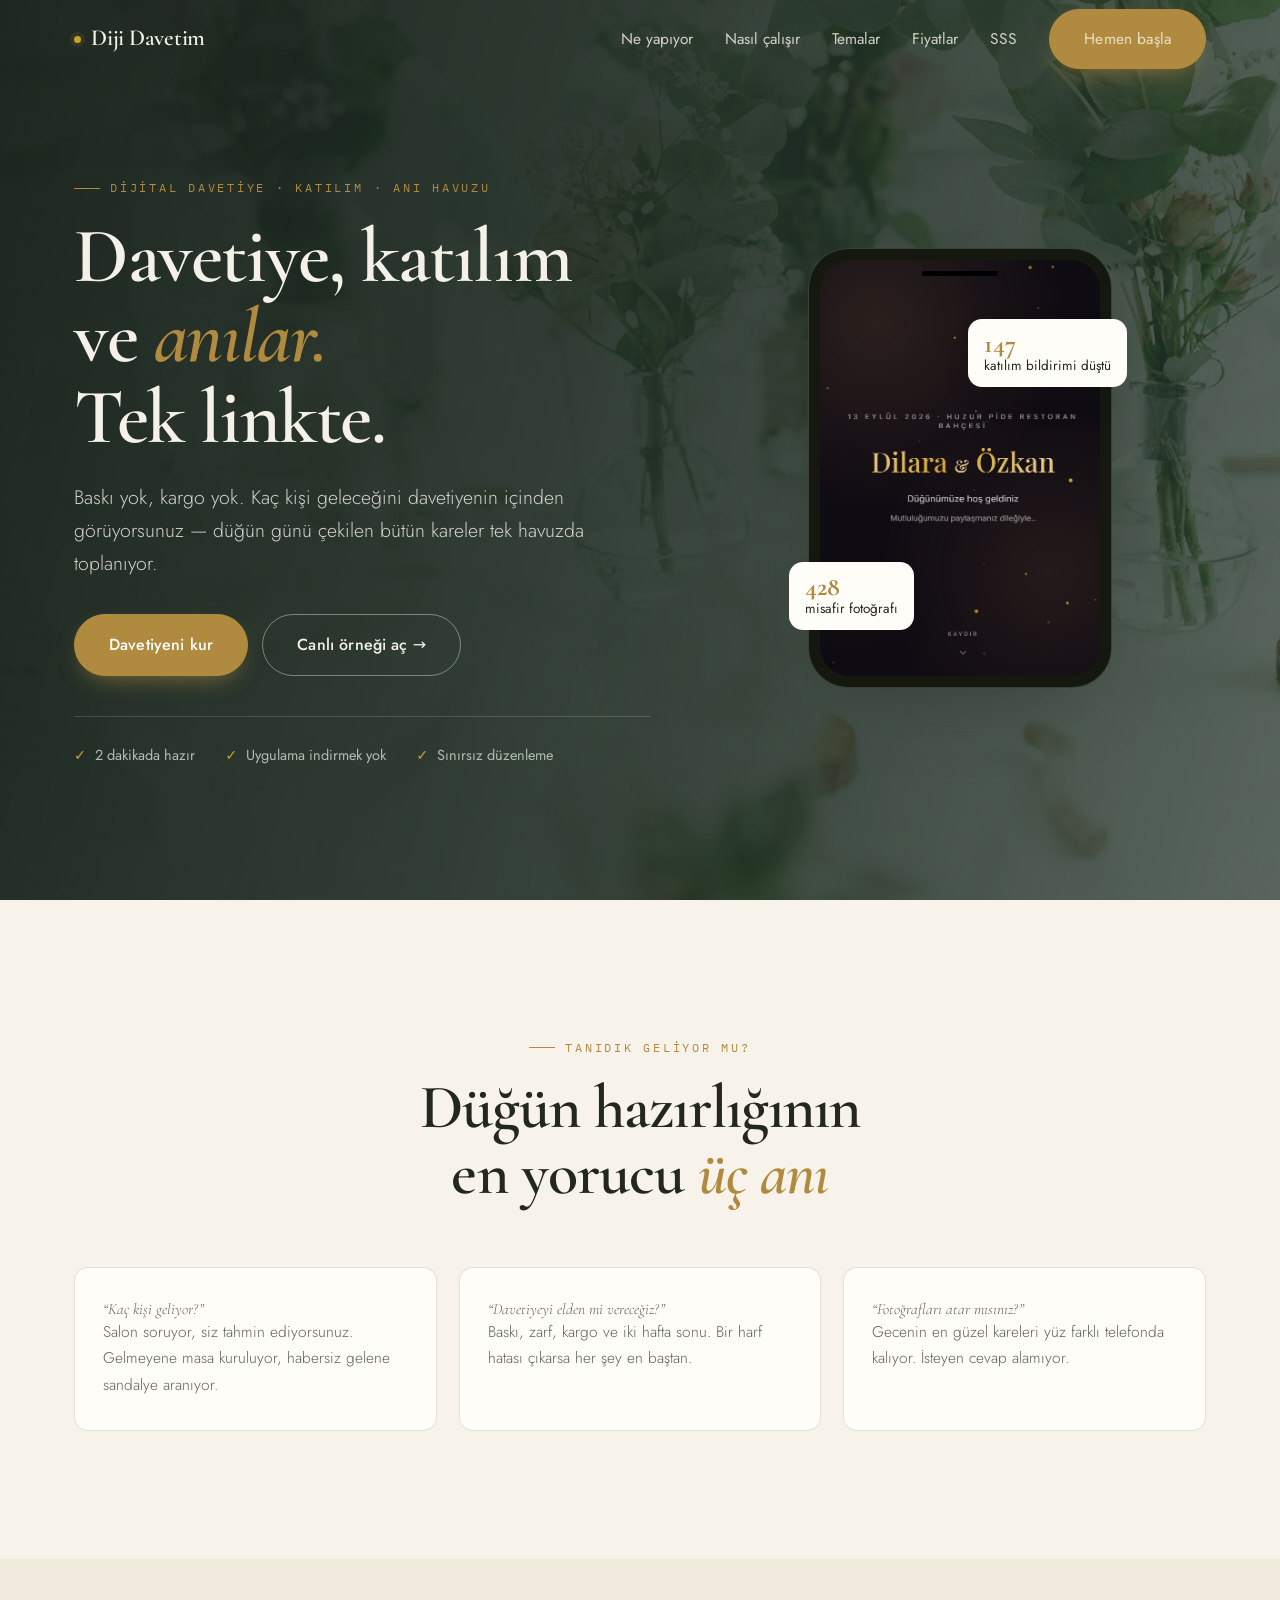
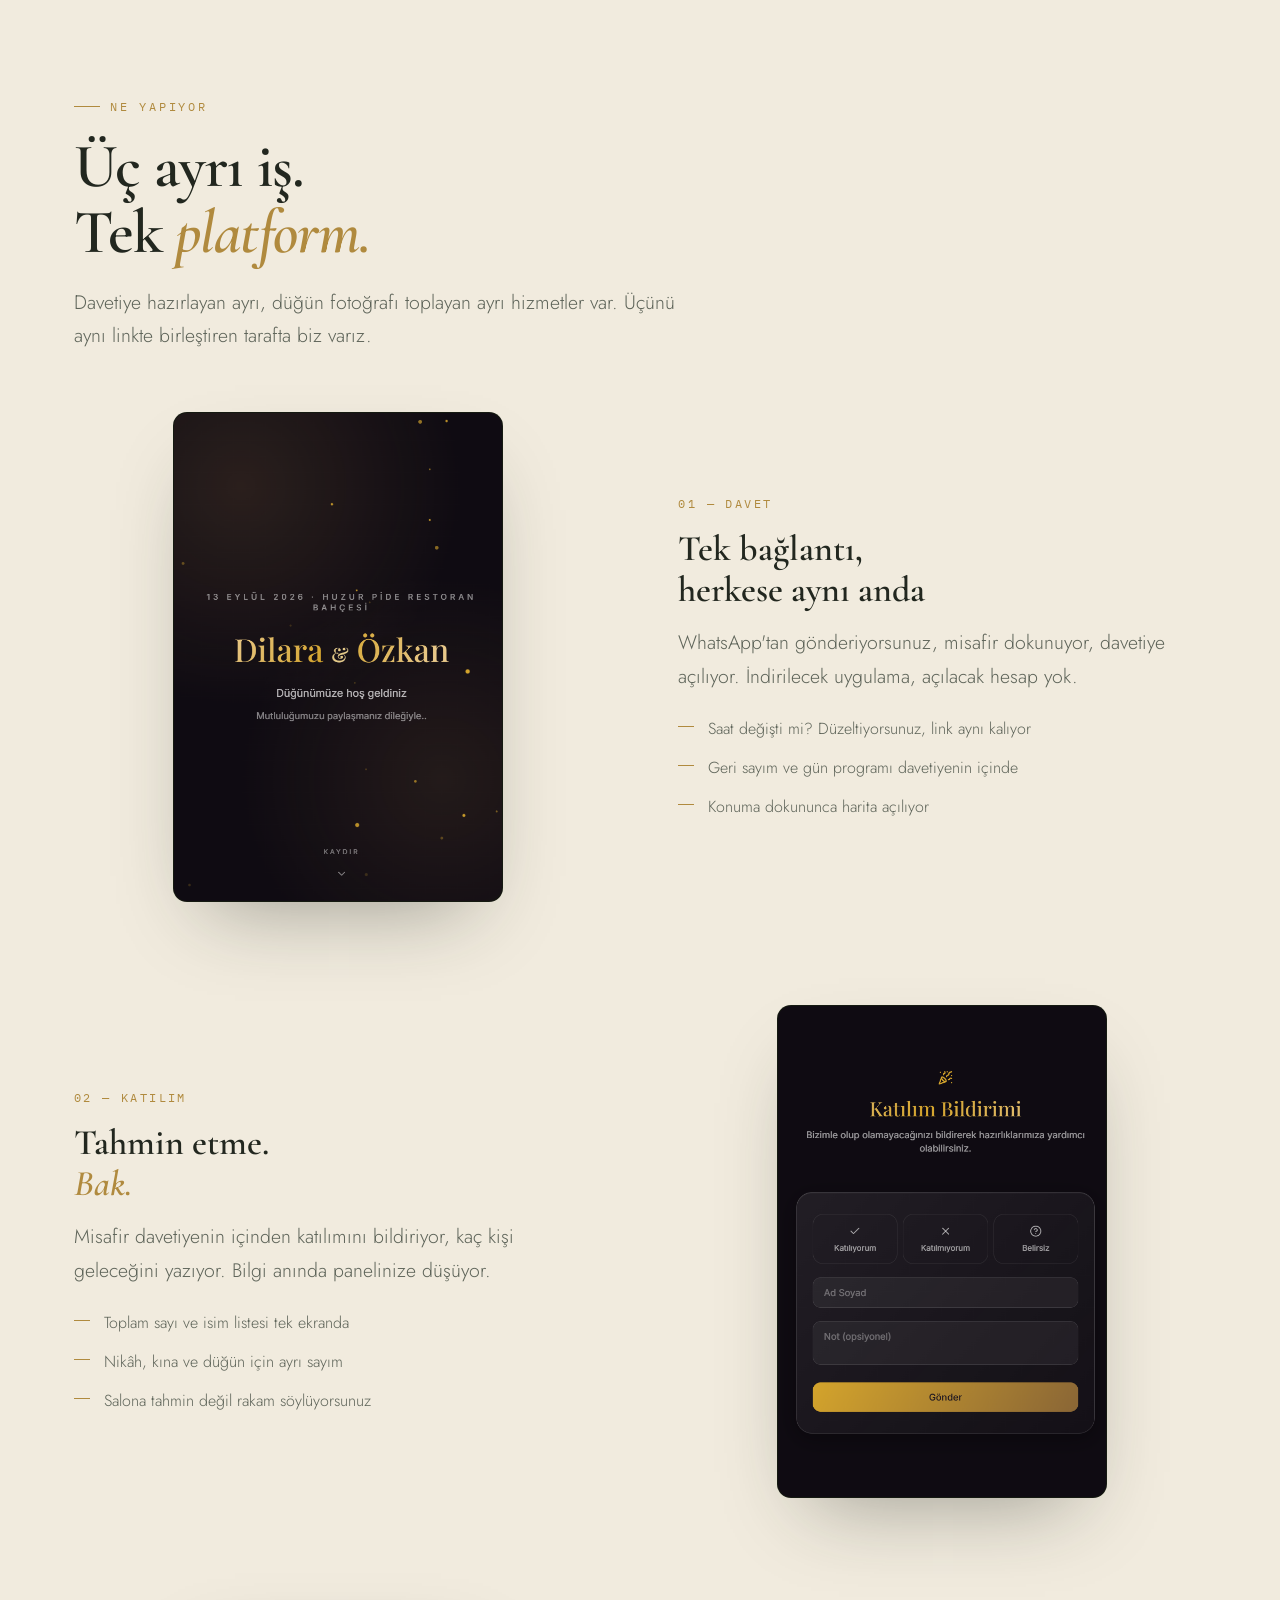
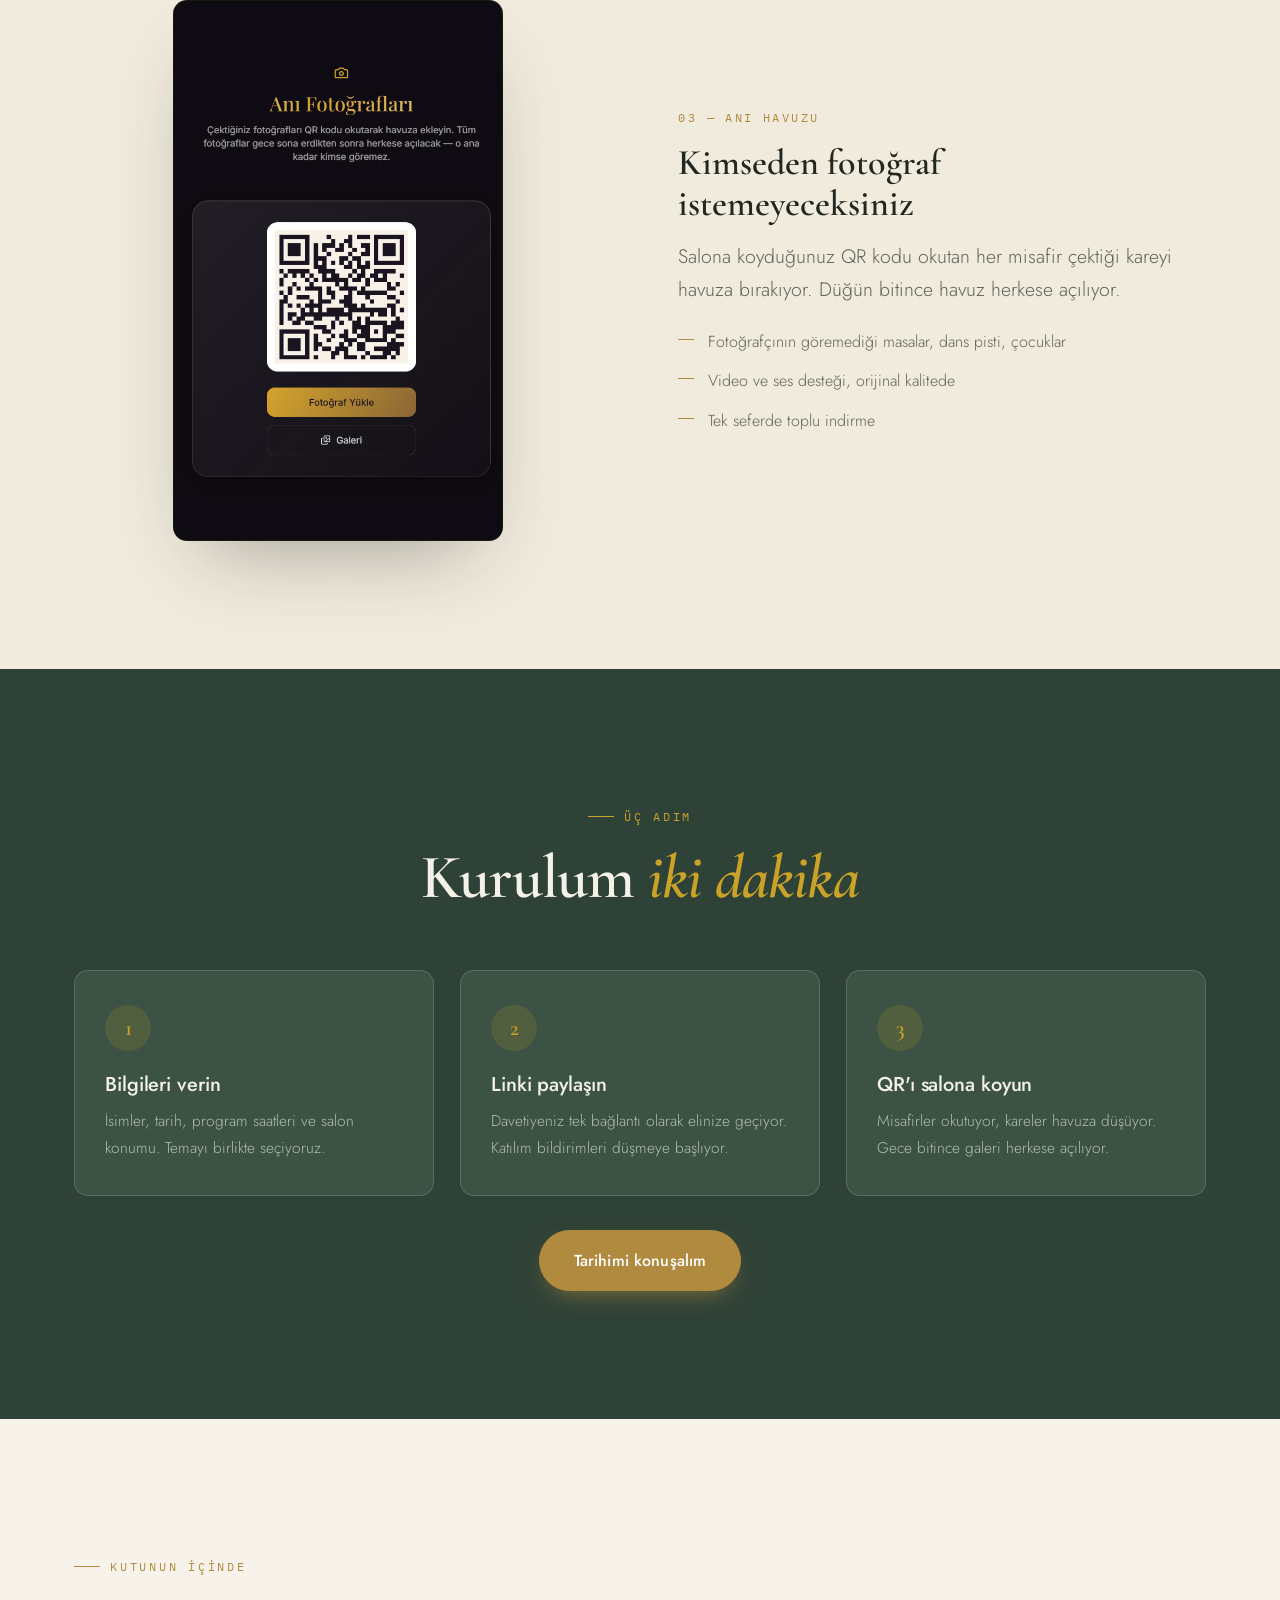
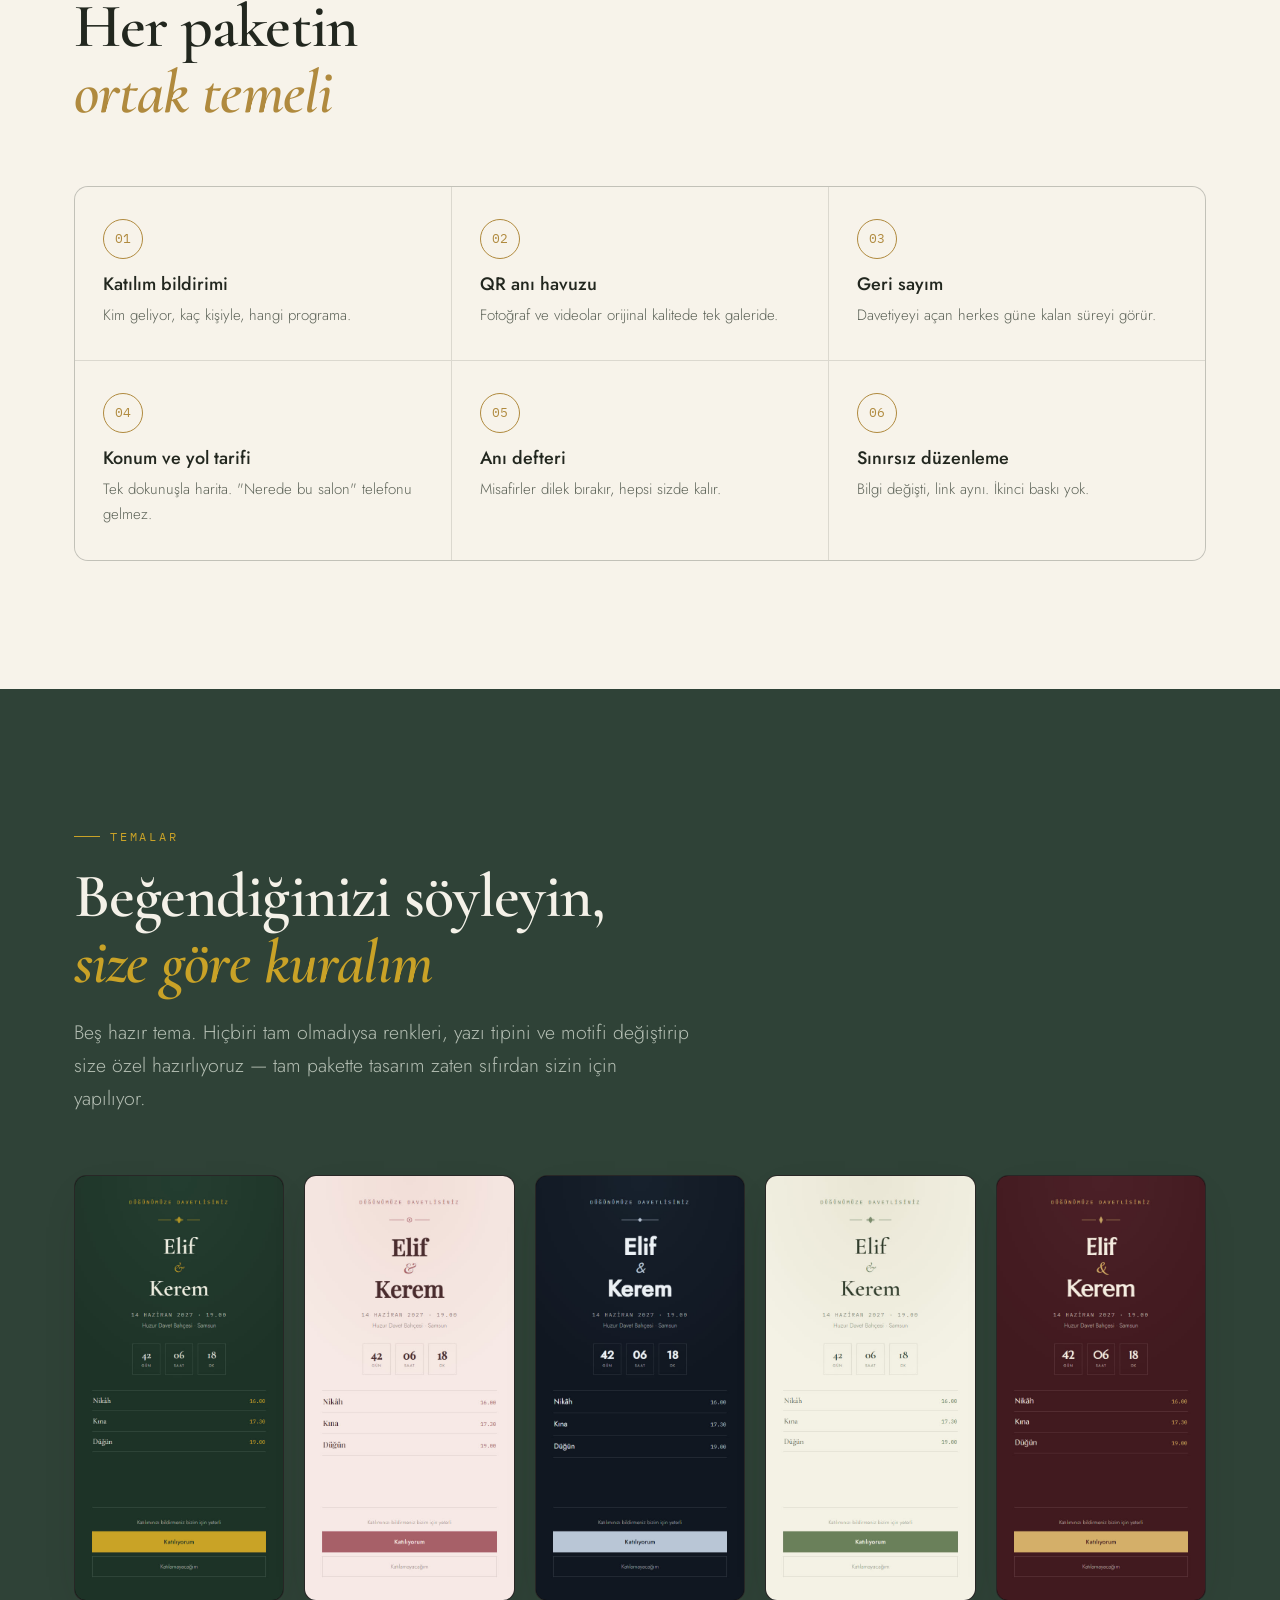
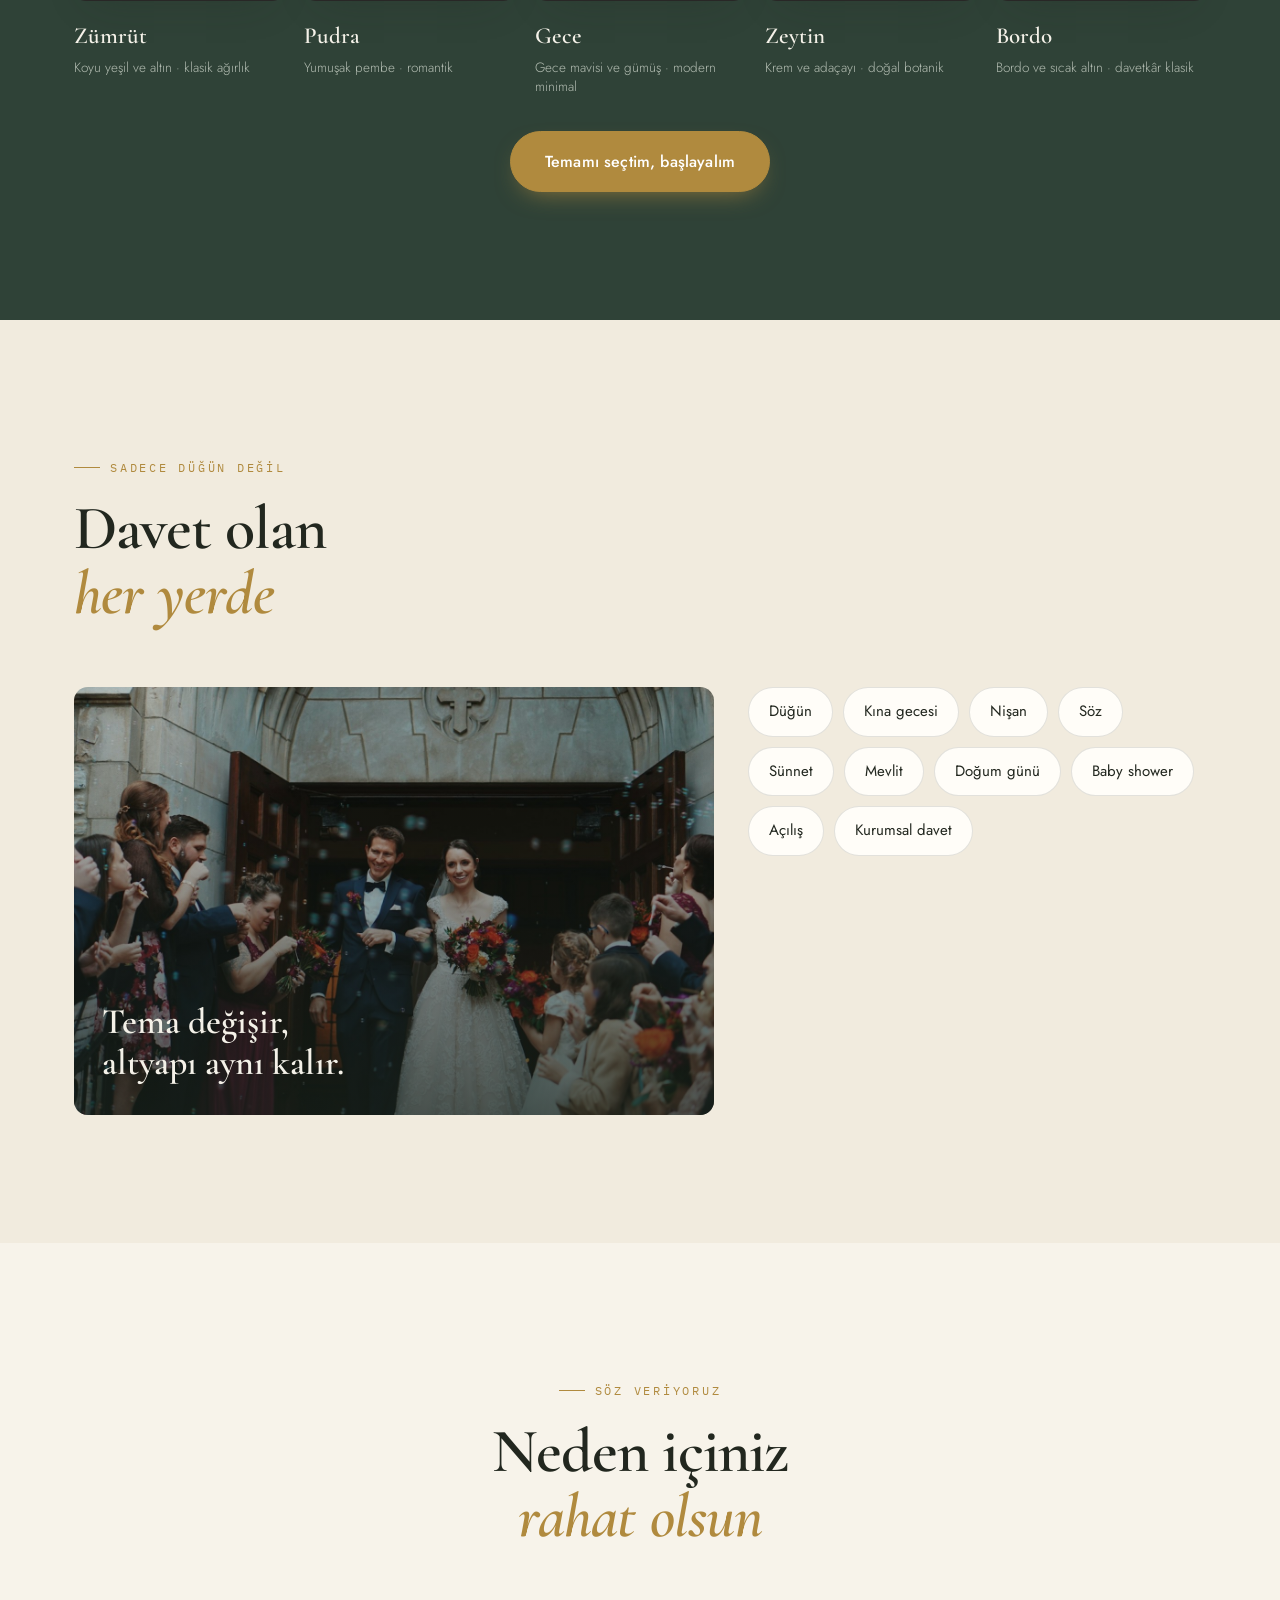
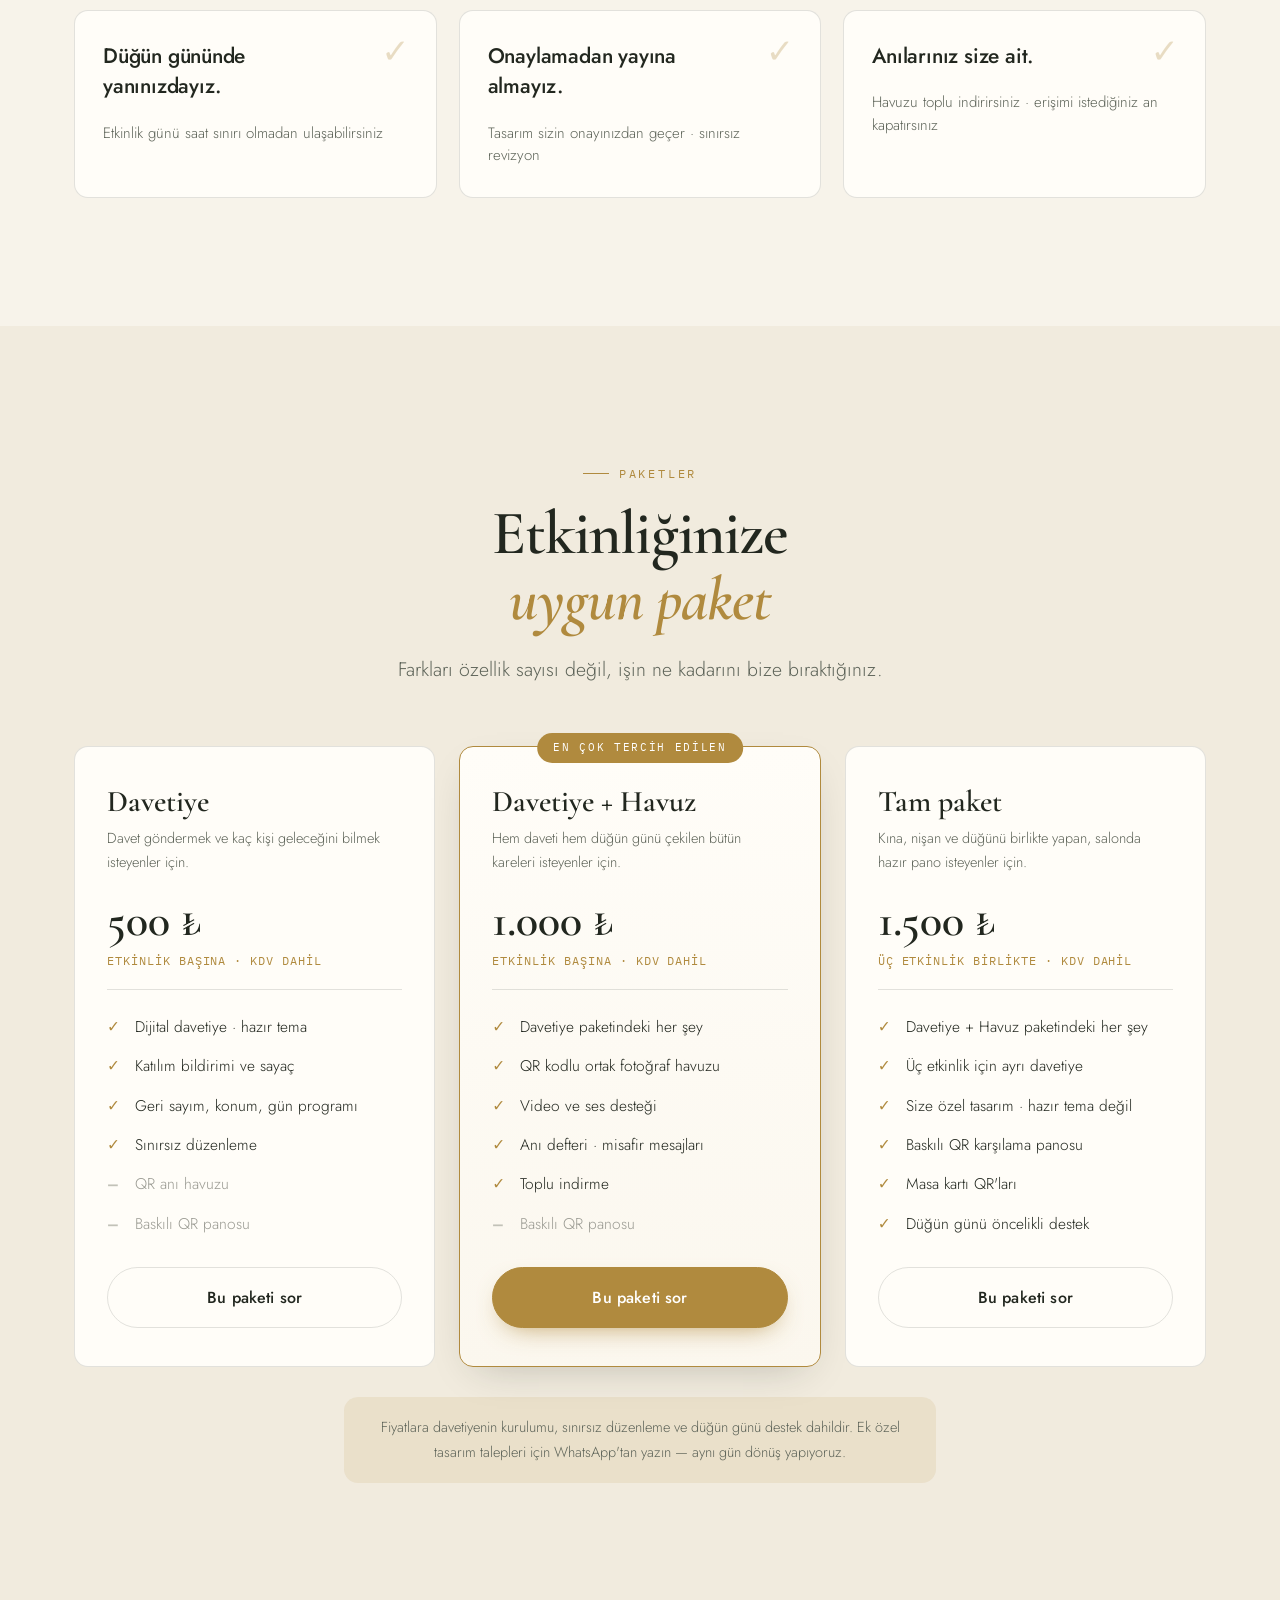
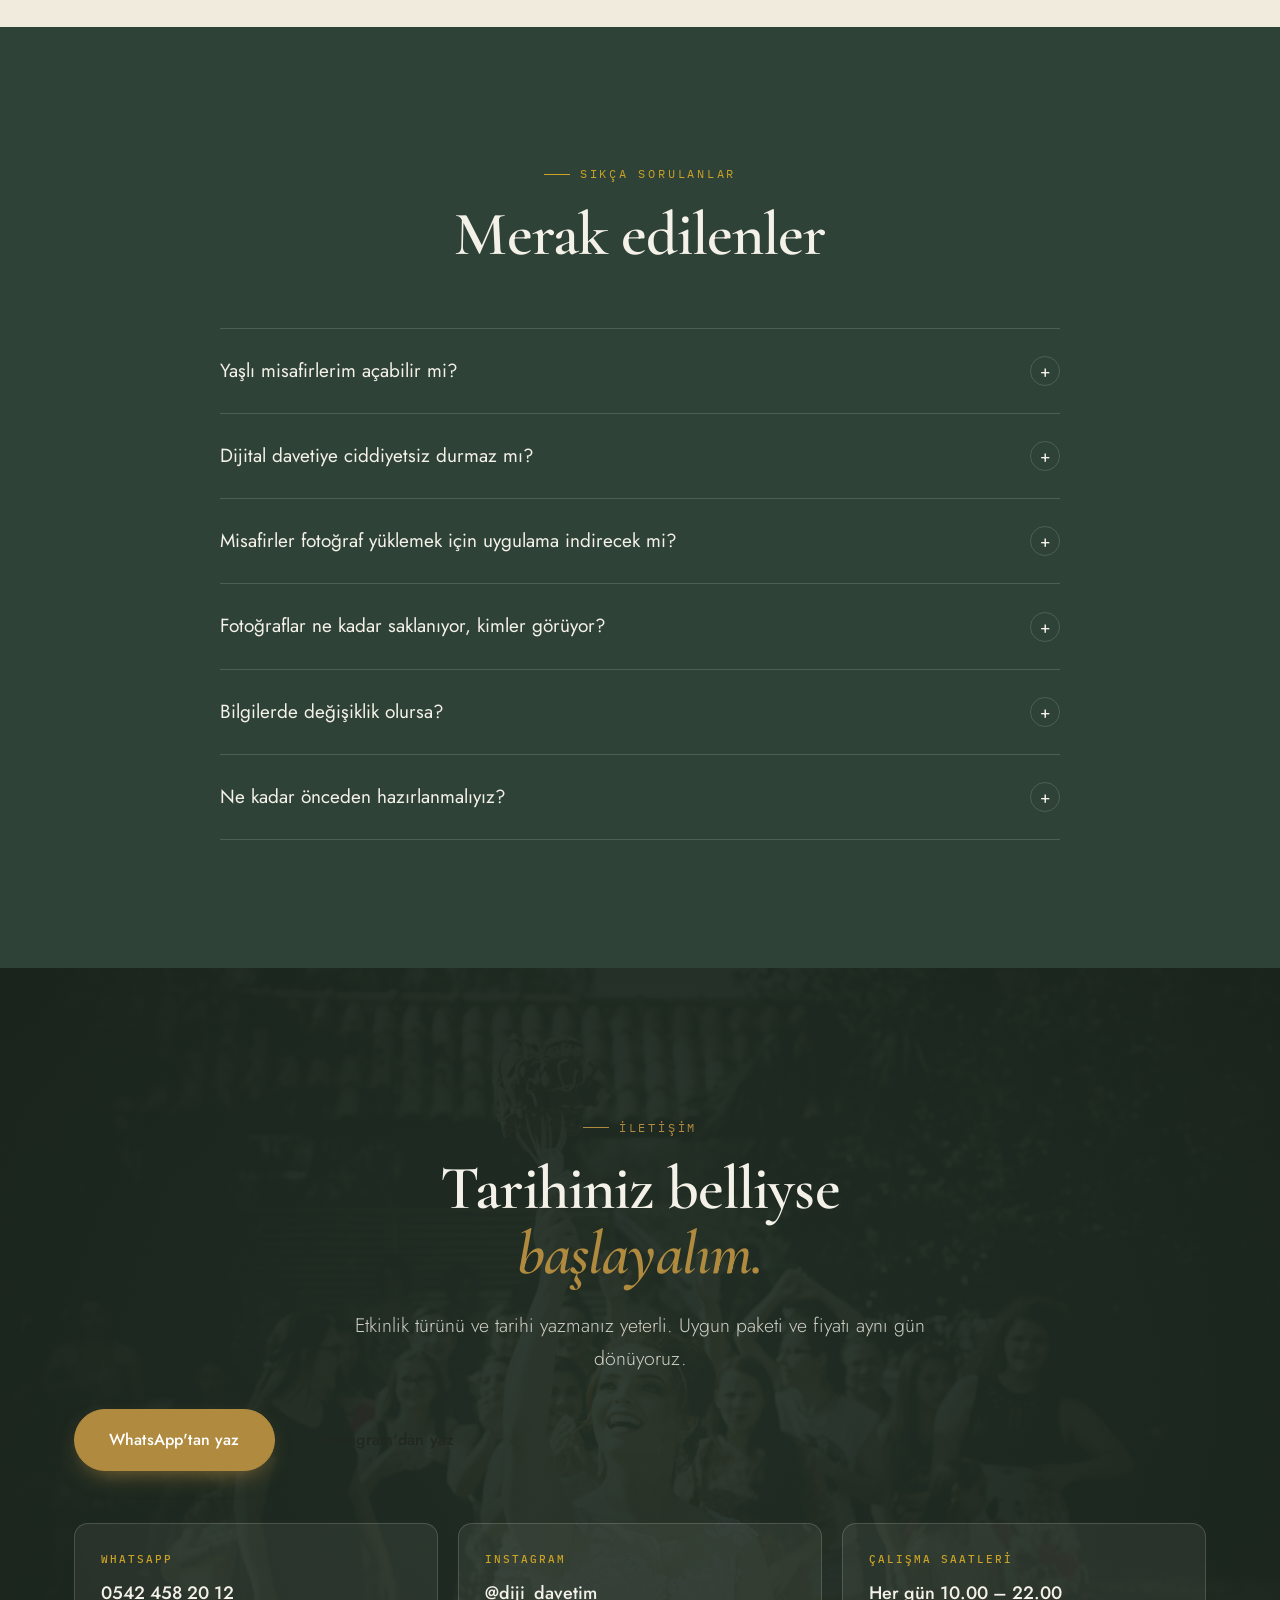
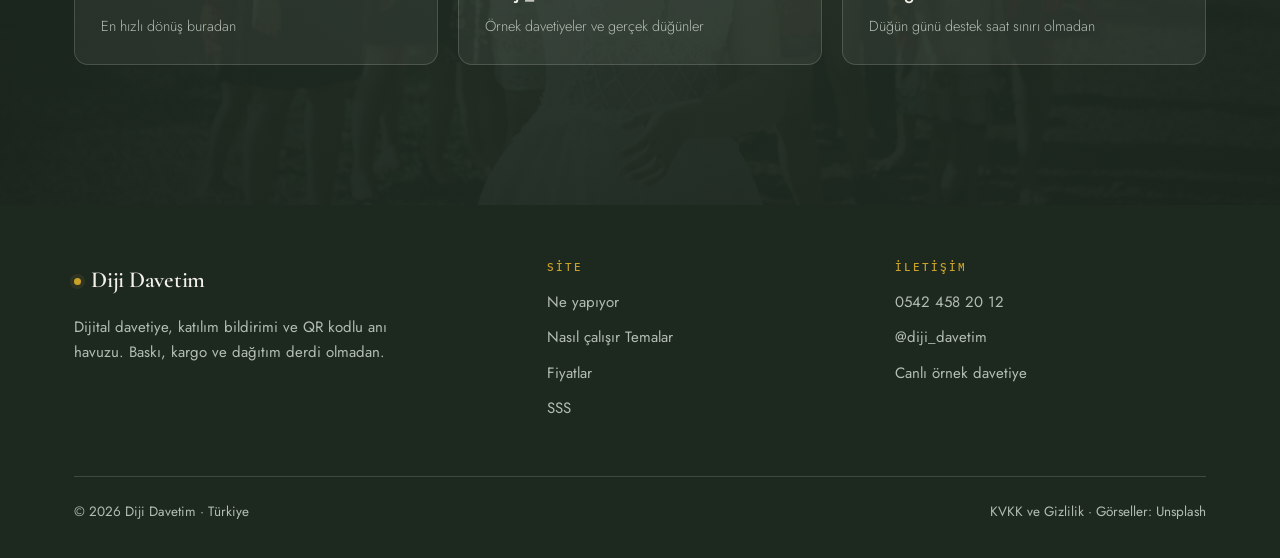
==== commit 9e10afd8: "Temalar bolumu, KVKK sayfasi, KDV bilgisi ve Vercel yapilandirmasi - Bes hazir davetiye temasi (Zumr" ====
--- a/index.html
+++ b/index.html
@@ -5,7 +5,7 @@
 <meta name="viewport" content="width=device-width, initial-scale=1.0">
 <title>Diji Davetim | Dijital Davetiye, Katılım Takibi ve QR Anı Havuzu</title>
 <meta name="description" content="Dijital düğün davetiyesi, katılım bildirimi ve QR kodlu ortak fotoğraf havuzu tek linkte. Baskı yok, kargo yok. Kaç kişi geleceğini davetiyenin içinden görün, misafirlerinizin çektiği tüm kareler tek yerde toplansın.">
-<link rel="canonical" href="https://diji-davetim.vercel.app/">
+<link rel="canonical" href="https://dijital-davetiye.vercel.app/">
 <meta name="theme-color" content="#2f4237">
 <meta name="robots" content="index,follow">
 
@@ -14,8 +14,8 @@
 <meta property="og:site_name" content="Diji Davetim">
 <meta property="og:title" content="Davetiye, katılım ve anılar — tek linkte">
 <meta property="og:description" content="Dijital davetiye + katılım bildirimi + QR kodlu ortak fotoğraf havuzu. Baskı, kargo ve dağıtım derdi olmadan.">
-<meta property="og:url" content="https://diji-davetim.vercel.app/">
-<meta property="og:image" content="https://diji-davetim.vercel.app/assets/og.jpg">
+<meta property="og:url" content="https://dijital-davetiye.vercel.app/">
+<meta property="og:image" content="https://dijital-davetiye.vercel.app/assets/og.jpg">
 <meta property="og:image:width" content="1200">
 <meta property="og:image:height" content="630">
 <meta property="og:image:alt" content="Diji Davetim — Davetiye, katılım ve anılar. Tek linkte.">
@@ -35,10 +35,10 @@
   "name":"Diji Davetim — Dijital Davetiye ve QR Anı Havuzu",
   "serviceType":"Dijital davetiye, katılım bildirimi ve QR kodlu fotoğraf havuzu",
   "areaServed":{"@type":"Country","name":"Türkiye"},
-  "url":"https://diji-davetim.vercel.app/",
+  "url":"https://dijital-davetiye.vercel.app/",
   "provider":{
     "@type":"Organization","name":"Diji Davetim",
-    "url":"https://diji-davetim.vercel.app/",
+    "url":"https://dijital-davetiye.vercel.app/",
     "telephone":"+90 542 458 20 12",
     "sameAs":["https://www.instagram.com/diji_davetim/"]
   },
@@ -63,6 +63,7 @@
     <nav class="nav" id="nav" aria-label="Ana menü">
       <a href="#neler">Ne yapıyor</a>
       <a href="#nasil">Nasıl çalışır</a>
+      <a href="#temalar">Temalar</a>
       <a href="#fiyat">Fiyatlar</a>
       <a href="#sss">SSS</a>
       <a href="#iletisim" class="btn btn--gold"><span>Hemen başla</span></a>
@@ -85,7 +86,7 @@
       görüyorsunuz — düğün günü çekilen bütün kareler tek havuzda toplanıyor.</p>
       <div class="btn-row">
         <a href="#iletisim" class="btn btn--gold"><span>Davetiyeni kur</span></a>
-        <!-- CANLI ÖRNEK: tanıtım sitesi bu adrese taşınırsa bu bağlantıyı değiştir -->
+        <!-- Canlı örnek davetiye ayrı adreste yayında; tanıtım sitesi dijital-davetiye.vercel.app -->
         <a href="https://diji-davetim.vercel.app/" target="_blank" rel="noopener"
            class="btn btn--line"><span>Canlı örneği aç &rarr;</span></a>
       </div>
@@ -271,6 +272,53 @@
   </div>
 </section>
 
+<!-- ======================= TEMALAR ======================= -->
+<section class="sec sec--dark" id="temalar">
+  <div class="wrap">
+    <div class="sec-head rv">
+      <p class="kicker">Temalar</p>
+      <h2 class="t-1">Beğendiğinizi söyleyin,<br><span class="em">size göre kuralım</span></h2>
+      <p class="lead">Beş hazır tema. Hiçbiri tam olmadıysa renkleri, yazı tipini ve
+      motifi değiştirip size özel hazırlıyoruz — tam pakette tasarım zaten sıfırdan
+      sizin için yapılıyor.</p>
+    </div>
+
+    <div class="temalar">
+      <figure class="tema rv">
+        <img src="assets/temalar/zumrut.jpg" loading="lazy" width="560" height="1140"
+             alt="Zümrüt teması: koyu yeşil zemin, altın detaylar, klasik serif başlık">
+        <figcaption><b>Zümrüt</b><span>Koyu yeşil ve altın · klasik ağırlık</span></figcaption>
+      </figure>
+      <figure class="tema rv rv-2">
+        <img src="assets/temalar/pudra.jpg" loading="lazy" width="560" height="1140"
+             alt="Pudra teması: yumuşak pembe zemin, gül kurusu vurgular">
+        <figcaption><b>Pudra</b><span>Yumuşak pembe · romantik</span></figcaption>
+      </figure>
+      <figure class="tema rv rv-3">
+        <img src="assets/temalar/gece.jpg" loading="lazy" width="560" height="1140"
+             alt="Gece teması: gece mavisi zemin, gümüş detaylar, sade tipografi">
+        <figcaption><b>Gece</b><span>Gece mavisi ve gümüş · modern minimal</span></figcaption>
+      </figure>
+      <figure class="tema rv rv-4">
+        <img src="assets/temalar/zeytin.jpg" loading="lazy" width="560" height="1140"
+             alt="Zeytin teması: krem zemin, adaçayı yeşili botanik motifler">
+        <figcaption><b>Zeytin</b><span>Krem ve adaçayı · doğal botanik</span></figcaption>
+      </figure>
+      <figure class="tema rv rv-5">
+        <img src="assets/temalar/bordo.jpg" loading="lazy" width="560" height="1140"
+             alt="Bordo teması: bordo zemin, sıcak altın detaylar">
+        <figcaption><b>Bordo</b><span>Bordo ve sıcak altın · davetkâr klasik</span></figcaption>
+      </figure>
+    </div>
+
+    <div class="center">
+      <div class="btn-row">
+        <a href="#iletisim" class="btn btn--gold"><span>Temamı seçtim, başlayalım</span></a>
+      </div>
+    </div>
+  </div>
+</section>
+
 <!-- ======================= ETKİNLİK TÜRLERİ ======================= -->
 <section class="sec sec--tint">
   <div class="wrap">
@@ -357,7 +405,7 @@
       <article class="plan rv">
         <h3>Davetiye</h3>
         <p class="plan__who">Davet göndermek ve kaç kişi geleceğini bilmek isteyenler için.</p>
-        <div class="plan__amt">500 ₺<small>etkinlik başına</small></div>
+        <div class="plan__amt">500 ₺<small>etkinlik başına · KDV dahil</small></div>
         <ul>
           <li>Dijital davetiye · hazır tema</li>
           <li>Katılım bildirimi ve sayaç</li>
@@ -373,7 +421,7 @@
         <span class="plan__tag">En çok tercih edilen</span>
         <h3>Davetiye + Havuz</h3>
         <p class="plan__who">Hem daveti hem düğün günü çekilen bütün kareleri isteyenler için.</p>
-        <div class="plan__amt">1.000 ₺<small>etkinlik başına</small></div>
+        <div class="plan__amt">1.000 ₺<small>etkinlik başına · KDV dahil</small></div>
         <ul>
           <li>Davetiye paketindeki her şey</li>
           <li>QR kodlu ortak fotoğraf havuzu</li>
@@ -388,7 +436,7 @@
       <article class="plan rv rv-3">
         <h3>Tam paket</h3>
         <p class="plan__who">Kına, nişan ve düğünü birlikte yapan, salonda hazır pano isteyenler için.</p>
-        <div class="plan__amt">1.500 ₺<small>üç etkinlik birlikte</small></div>
+        <div class="plan__amt">1.500 ₺<small>üç etkinlik birlikte · KDV dahil</small></div>
         <ul>
           <li>Davetiye + Havuz paketindeki her şey</li>
           <li>Üç etkinlik için ayrı davetiye</li>
@@ -494,7 +542,8 @@
         <h4>Site</h4>
         <ul>
           <li><a href="#neler">Ne yapıyor</a></li>
-          <li><a href="#nasil">Nasıl çalışır</a></li>
+          <li><a href="#nasil">Nasıl çalışır</a>
+      <a href="#temalar">Temalar</a></li>
           <li><a href="#fiyat">Fiyatlar</a></li>
           <li><a href="#sss">SSS</a></li>
         </ul>
@@ -510,7 +559,7 @@
     </div>
     <div class="ftr__btm">
       <span>&copy; <span id="yil">2026</span> Diji Davetim · Türkiye</span>
-      <span>Görseller: Unsplash</span>
+      <span><a href="kvkk.html">KVKK ve Gizlilik</a> · Görseller: Unsplash</span>
     </div>
   </div>
 </footer>
--- a/css/style.css
+++ b/css/style.css
@@ -237,6 +237,20 @@
 .cell h3{font-size:18px;font-weight:500;margin-bottom:8px}
 .cell p{margin:0;font-size:15px;color:var(--ink-soft);font-weight:300}
 
+/* ---------- temalar ----------
+   Beş telefon önizlemesi. Dar ekranda ızgara yerine yatay şerit olur;
+   şerit kendi kabında kayar, sayfa gövdesi yatay kaymaz. */
+.temalar{display:grid;grid-template-columns:repeat(5,1fr);gap:20px;margin-bottom:12px}
+.tema{margin:0;transition:var(--t)}
+.tema img{width:100%;border-radius:12px;border:1px solid var(--line-dark);
+  box-shadow:var(--shadow-m);transition:var(--t);background:#000}
+.tema:hover{transform:translateY(-8px)}
+.tema:hover img{box-shadow:var(--shadow-l);border-color:var(--gold-2)}
+.tema figcaption{padding-top:16px}
+.tema b{display:block;font-family:var(--f-display);font-size:23px;font-weight:600}
+.tema span{display:block;font-size:13.5px;color:var(--on-dark-soft);font-weight:300;
+  margin-top:3px;line-height:1.4}
+
 /* ---------- etkinlik türleri ---------- */
 .events{display:grid;grid-template-columns:1.4fr 1fr;gap:34px;align-items:stretch}
 .events__ph{border-radius:var(--r-lg);overflow:hidden;position:relative;min-height:340px}
@@ -359,6 +373,11 @@
   .row--flip .row__media{order:0}
   .pains,.steps,.grid6,.quotes,.plans,.ways,.ftr__in{grid-template-columns:1fr 1fr}
   .grid6{border-radius:var(--r-lg)}
+  /* temalar: ızgara yerine kendi kabında kayan şerit */
+  .temalar{display:flex;overflow-x:auto;gap:18px;padding-bottom:14px;
+    scroll-snap-type:x mandatory;-webkit-overflow-scrolling:touch}
+  .tema{flex:0 0 clamp(190px,46vw,240px);scroll-snap-align:start}
+  .tema:hover{transform:none}
 }
 @media (max-width:760px){
   body{font-size:16.5px}
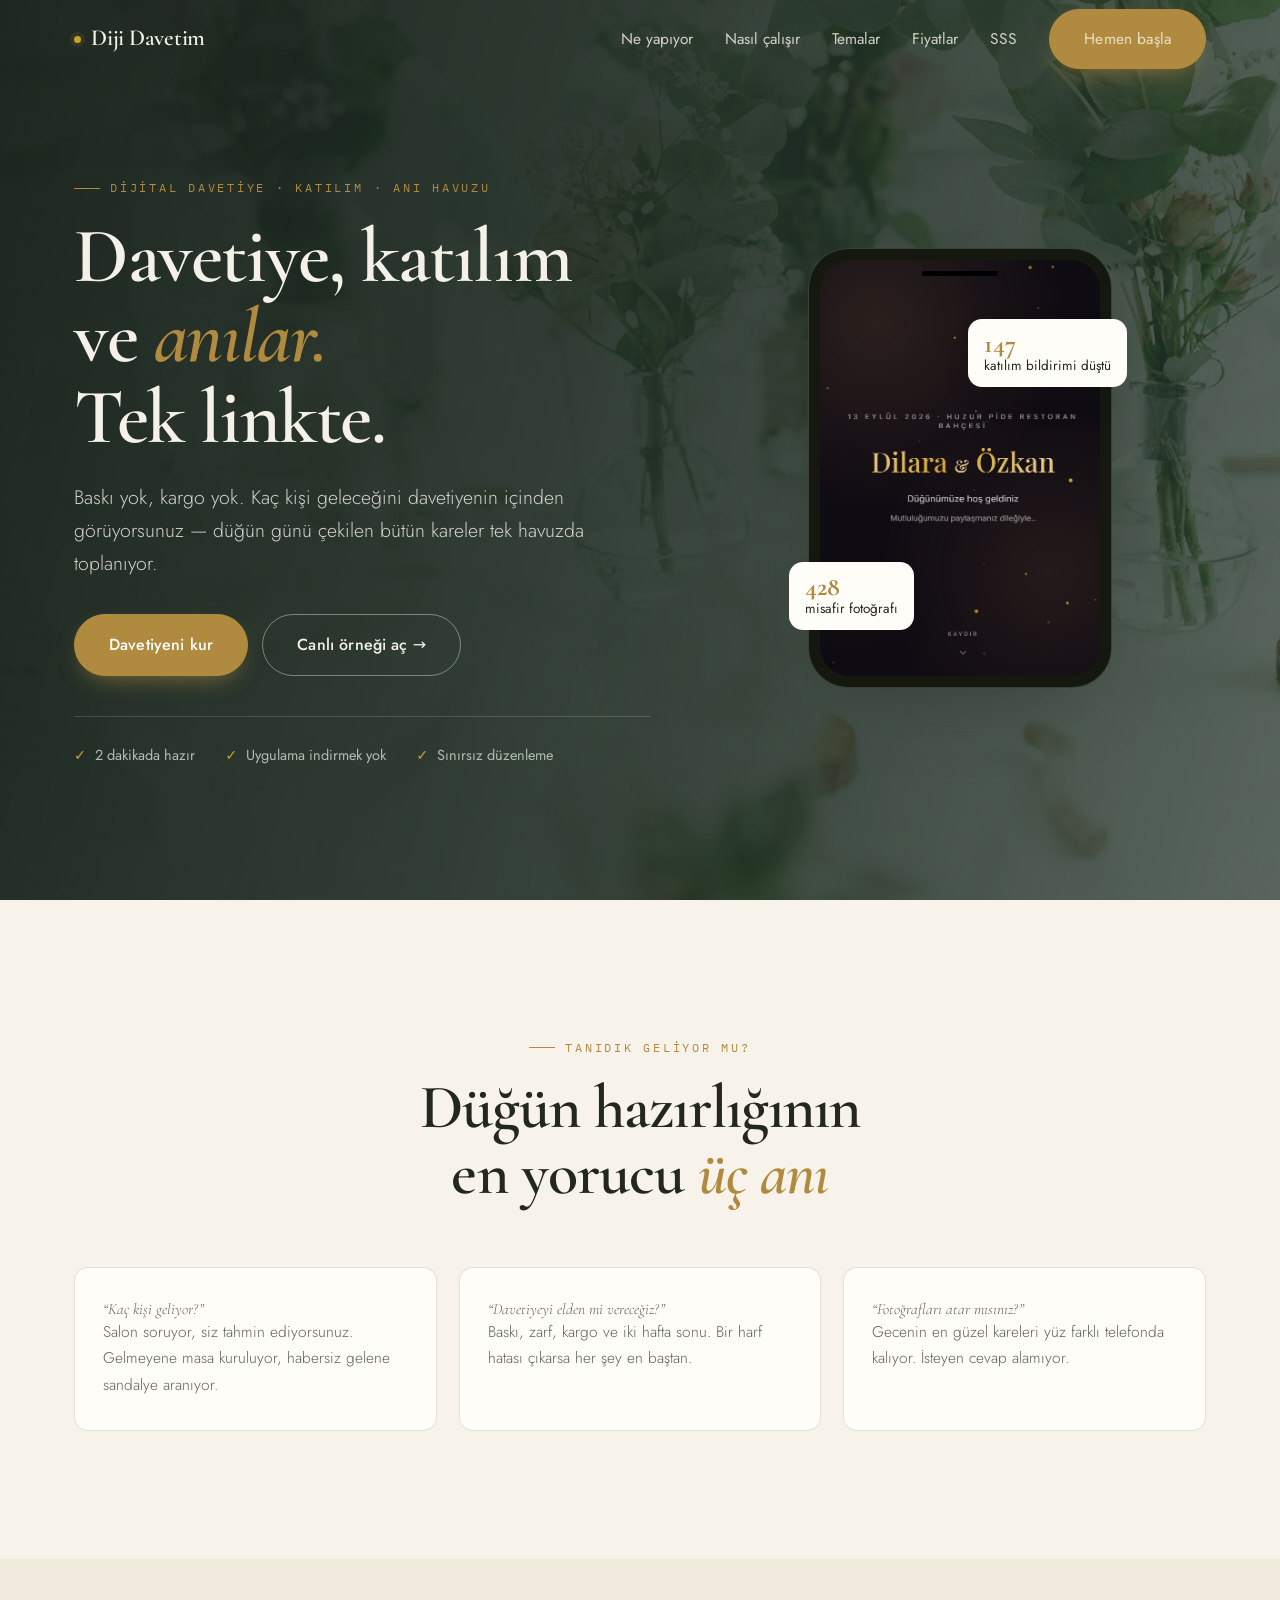
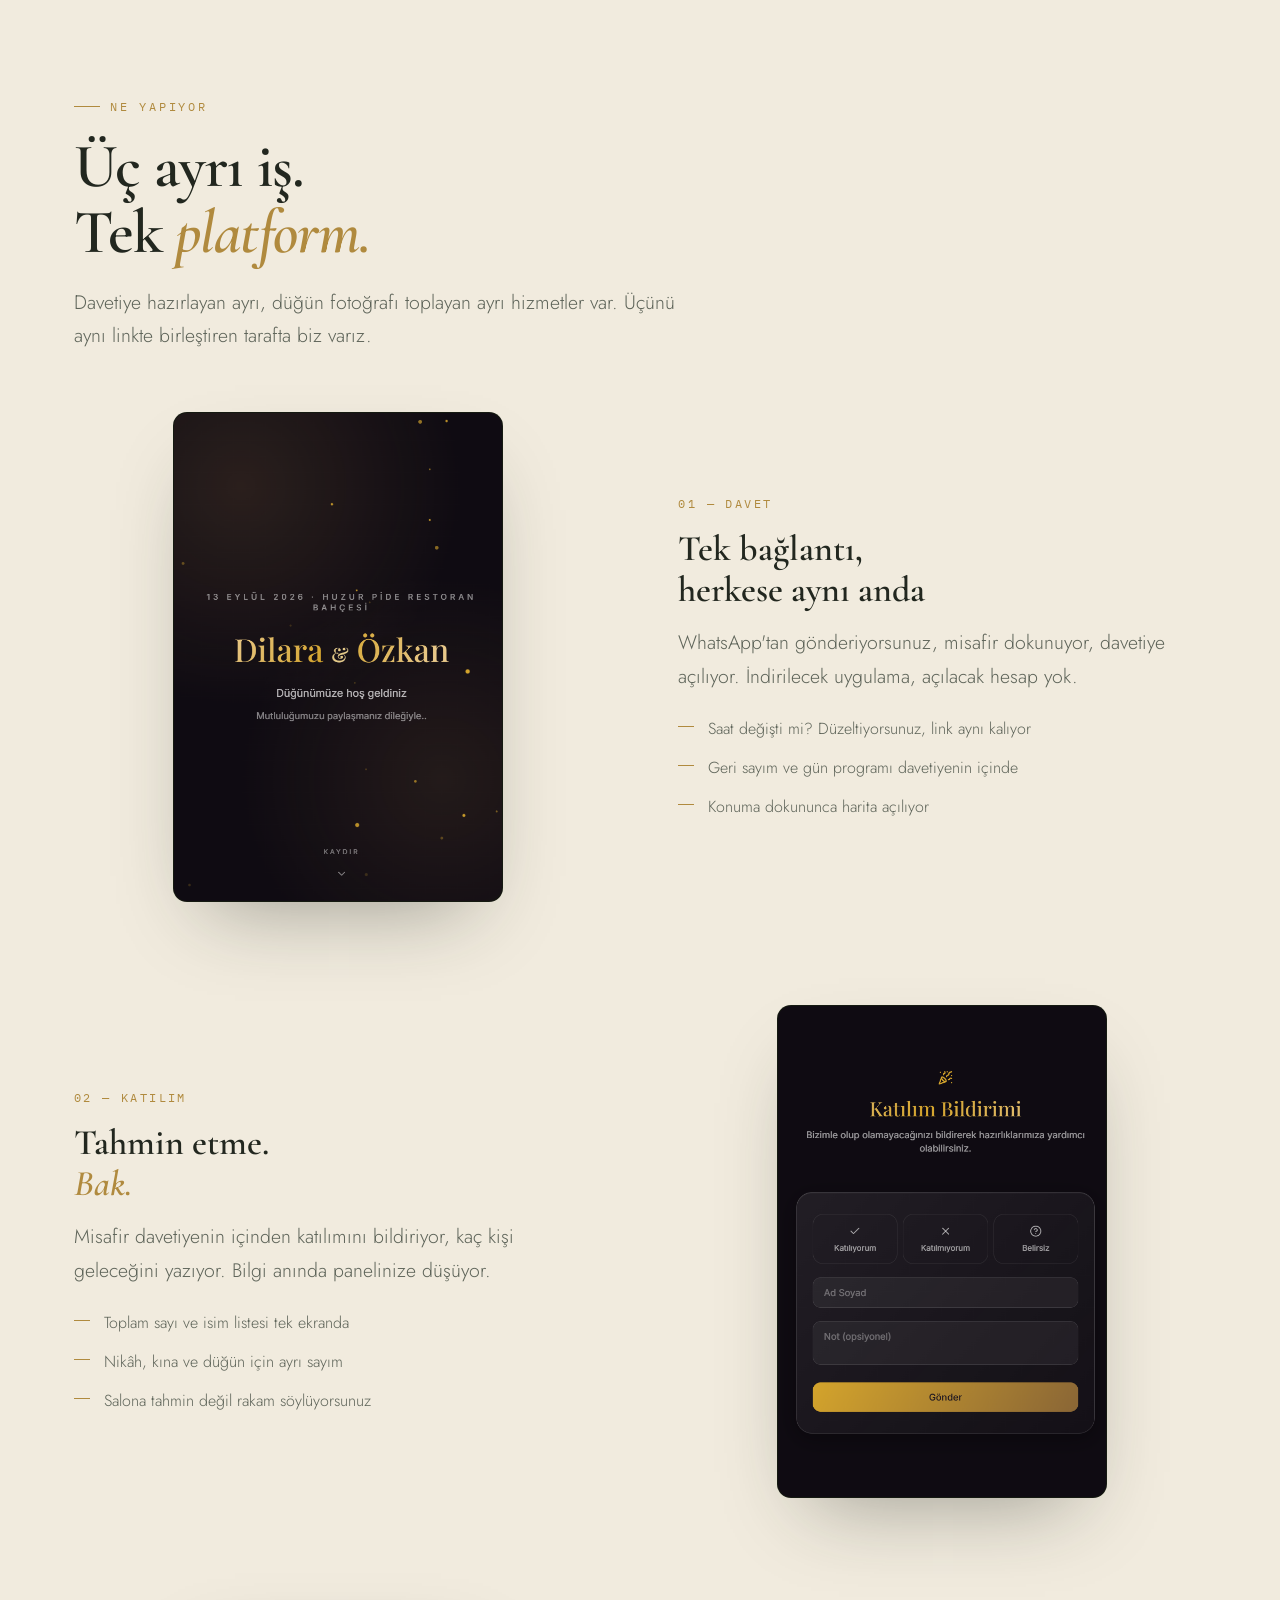
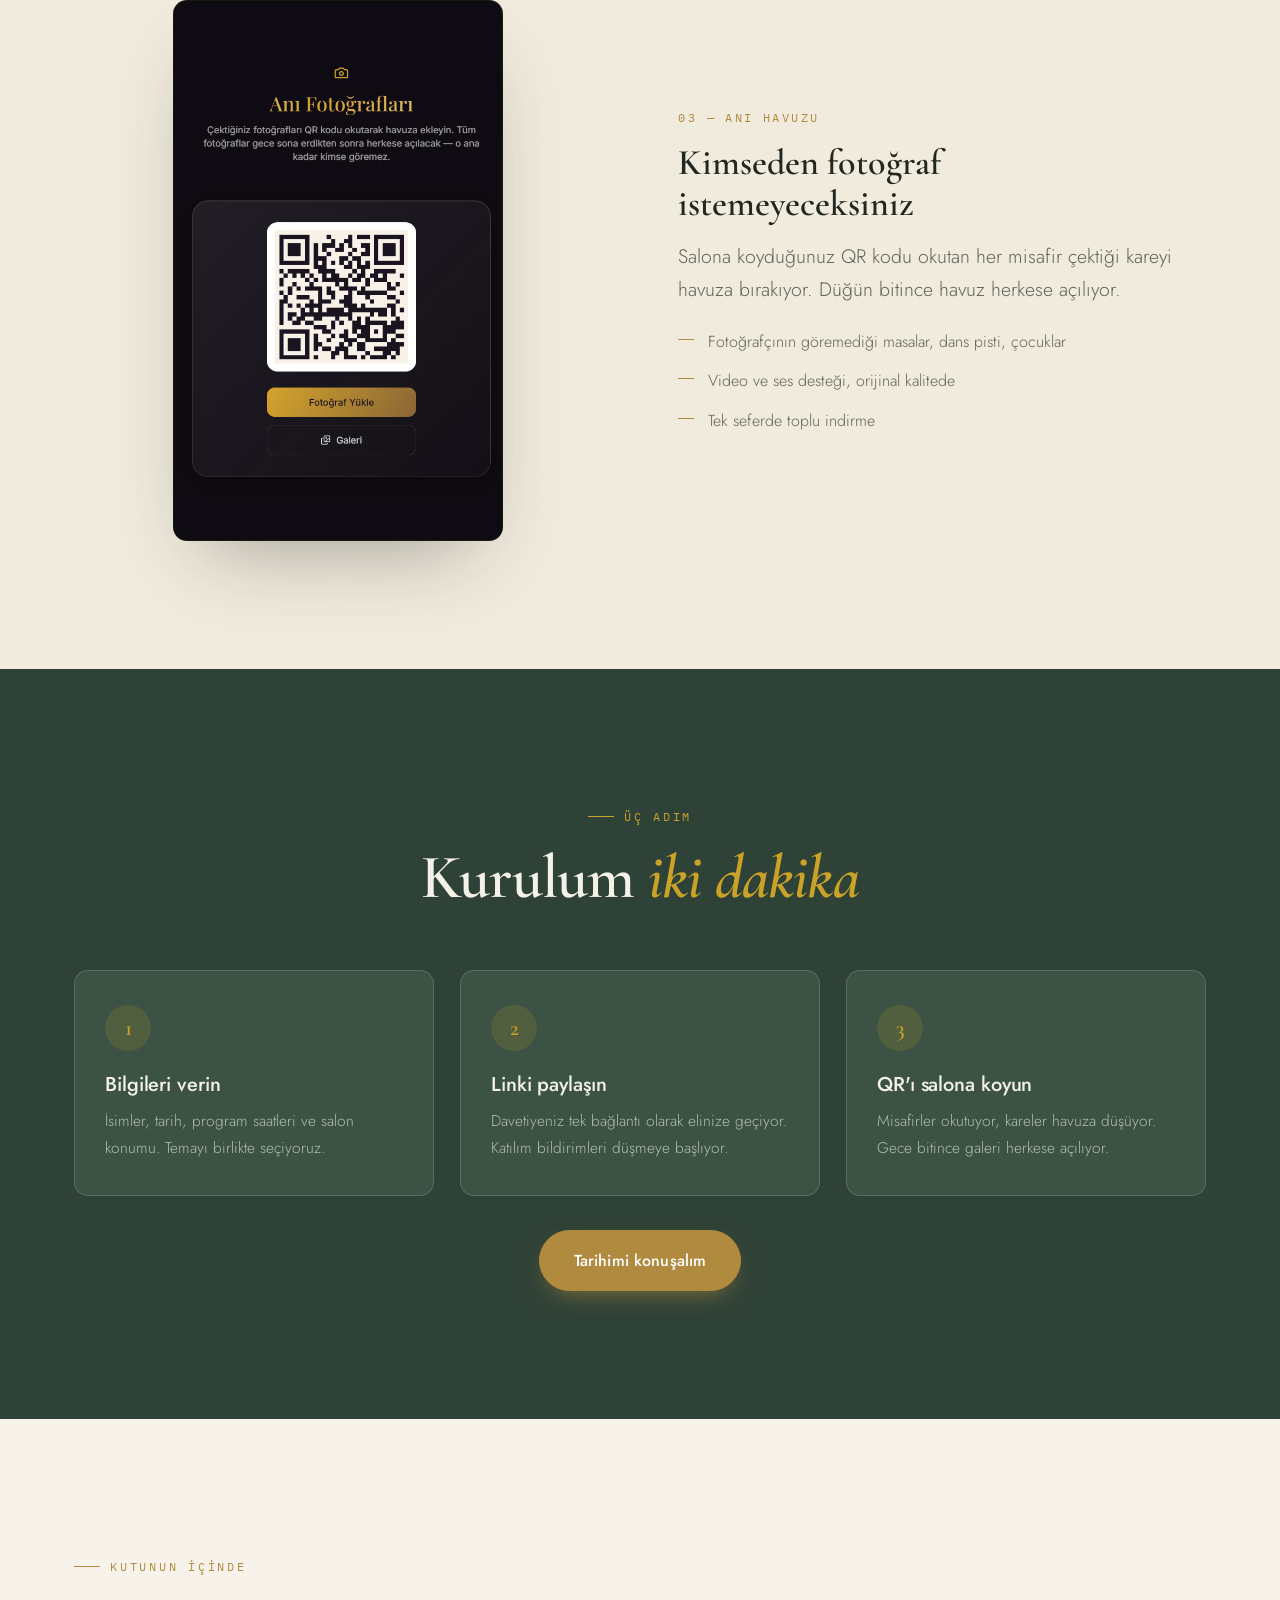
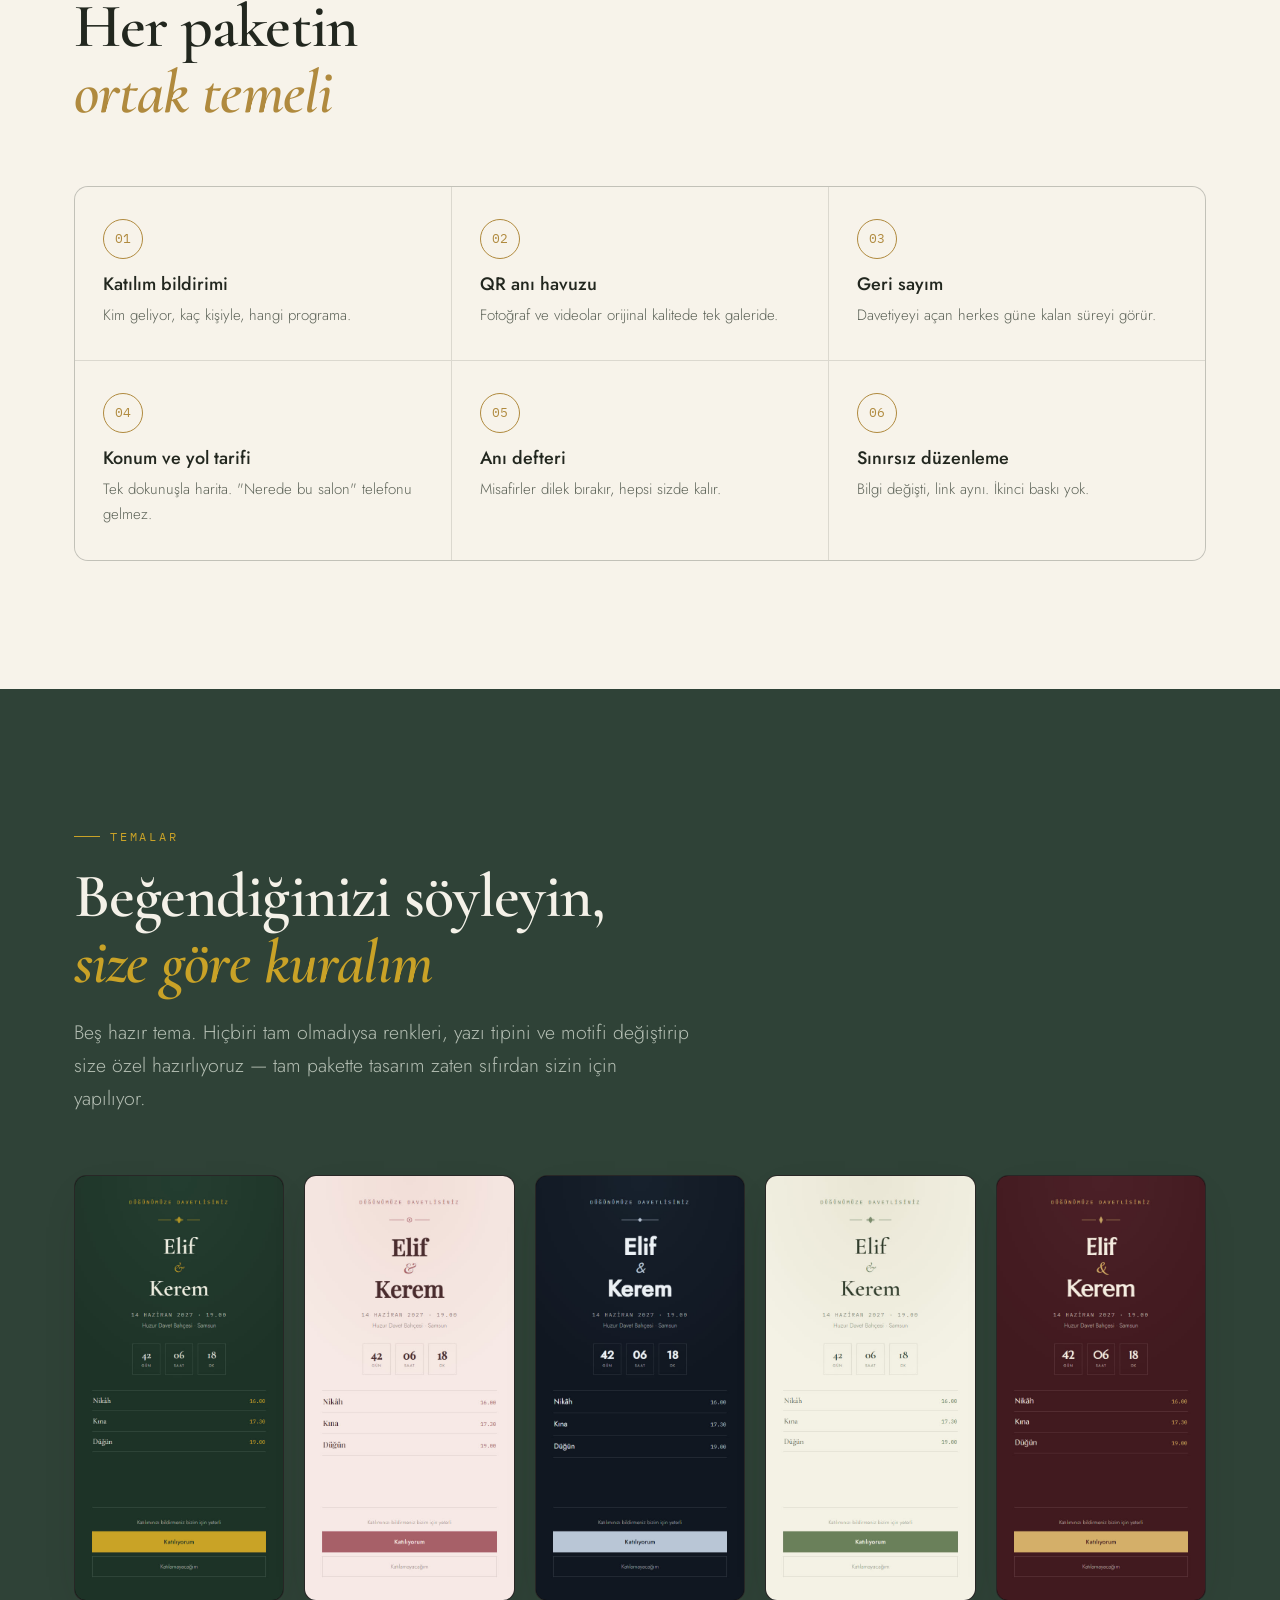
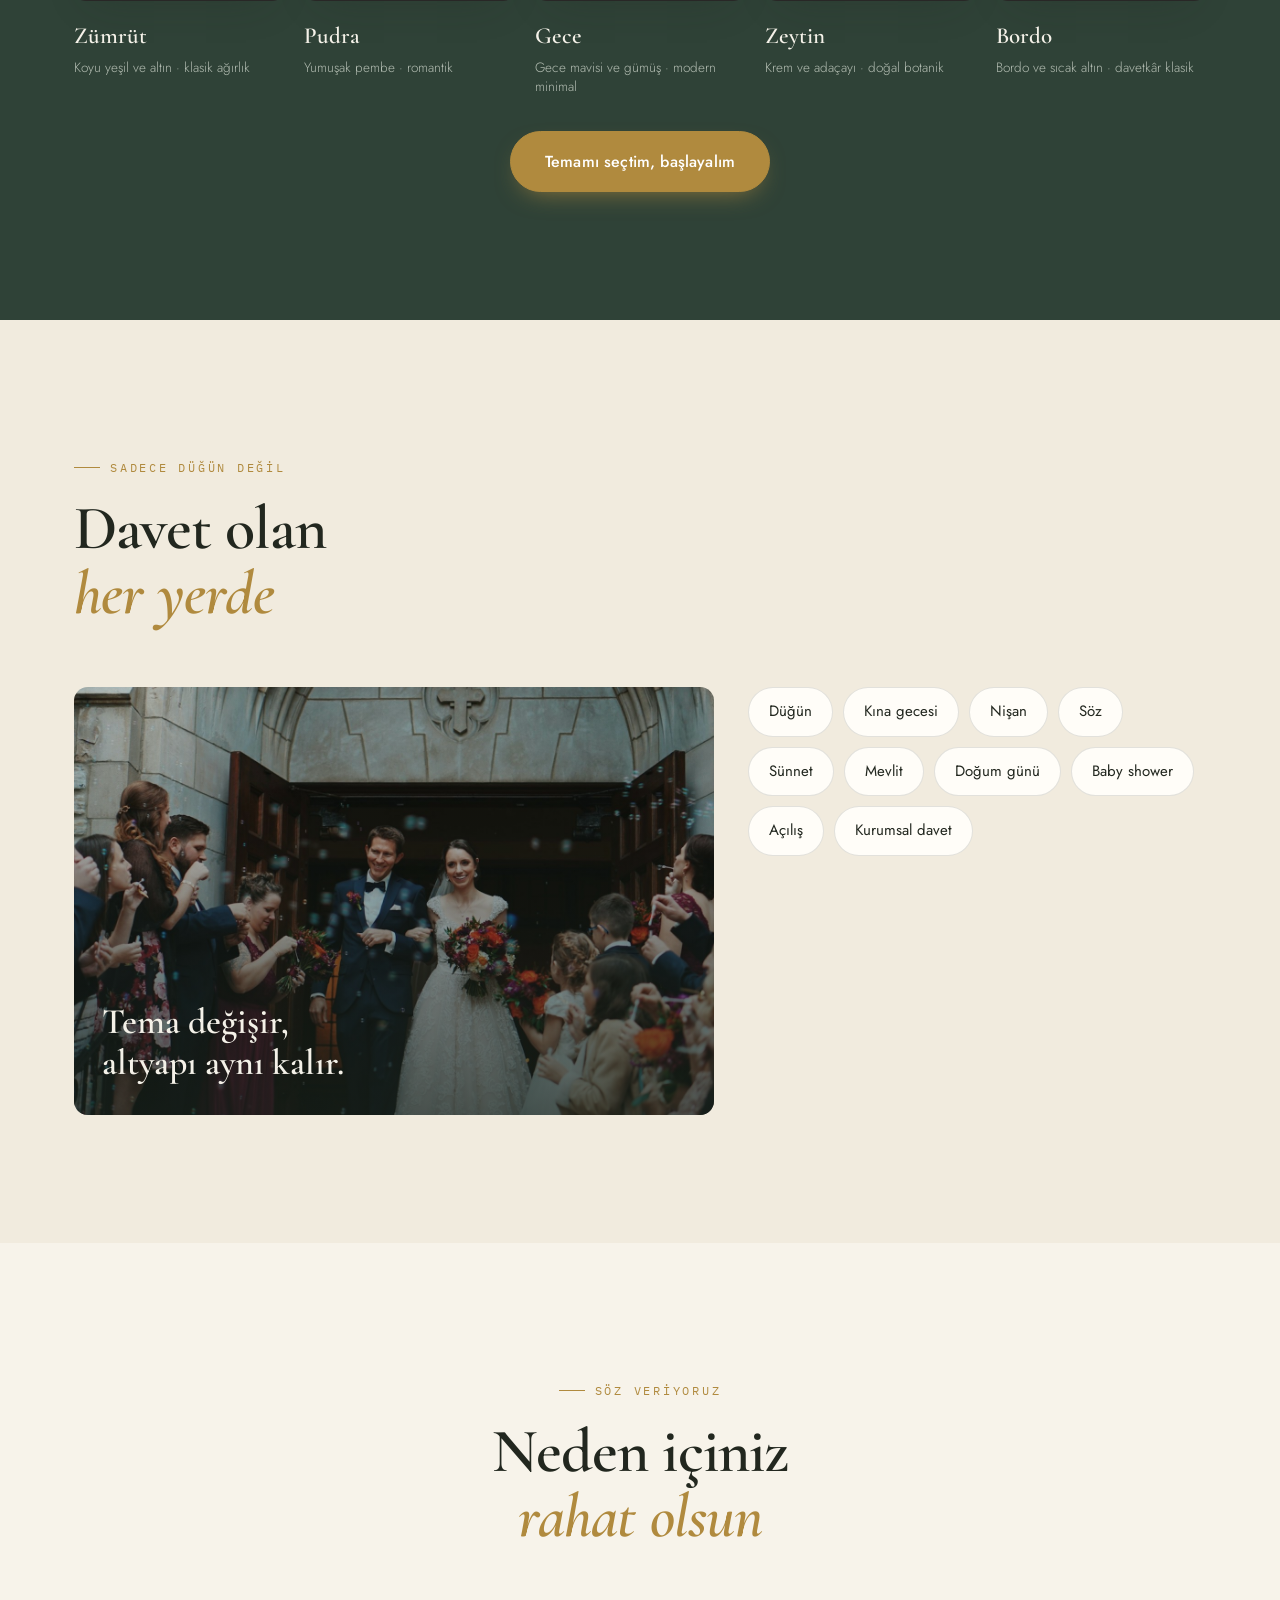
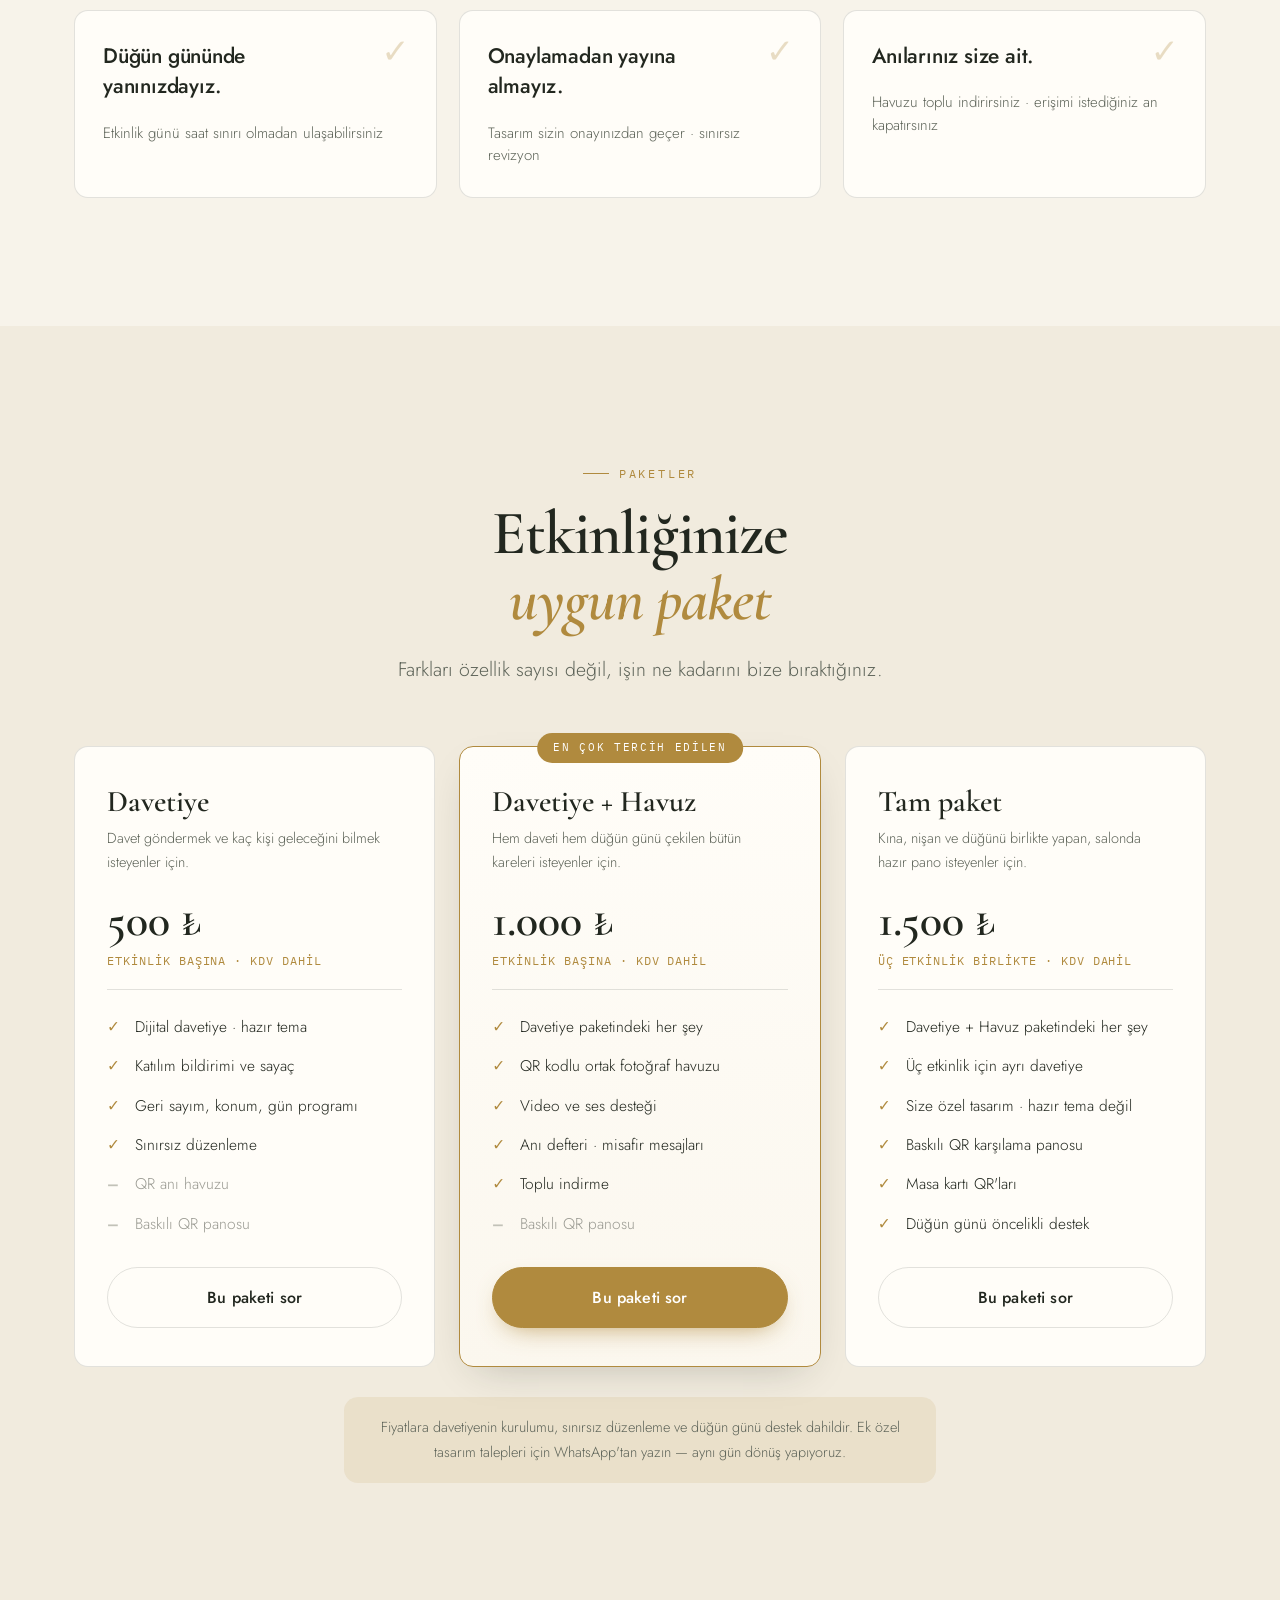
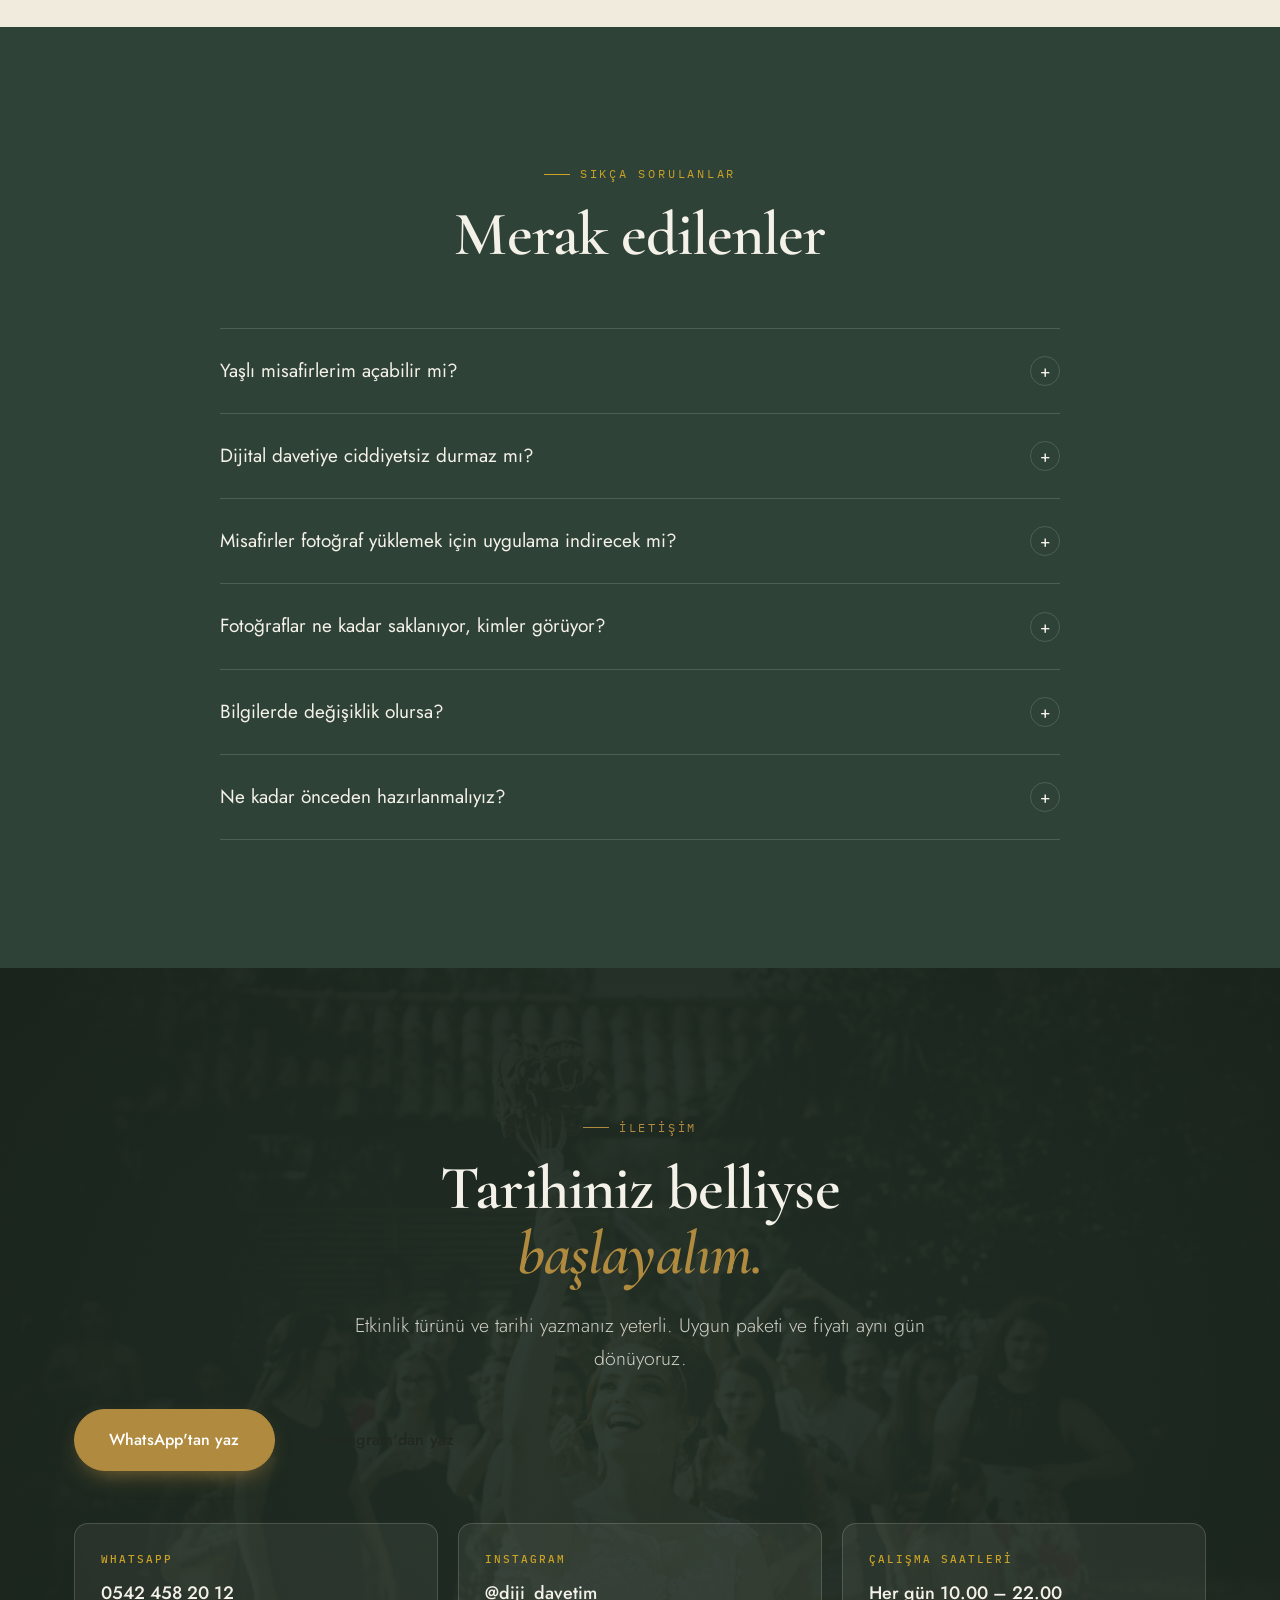
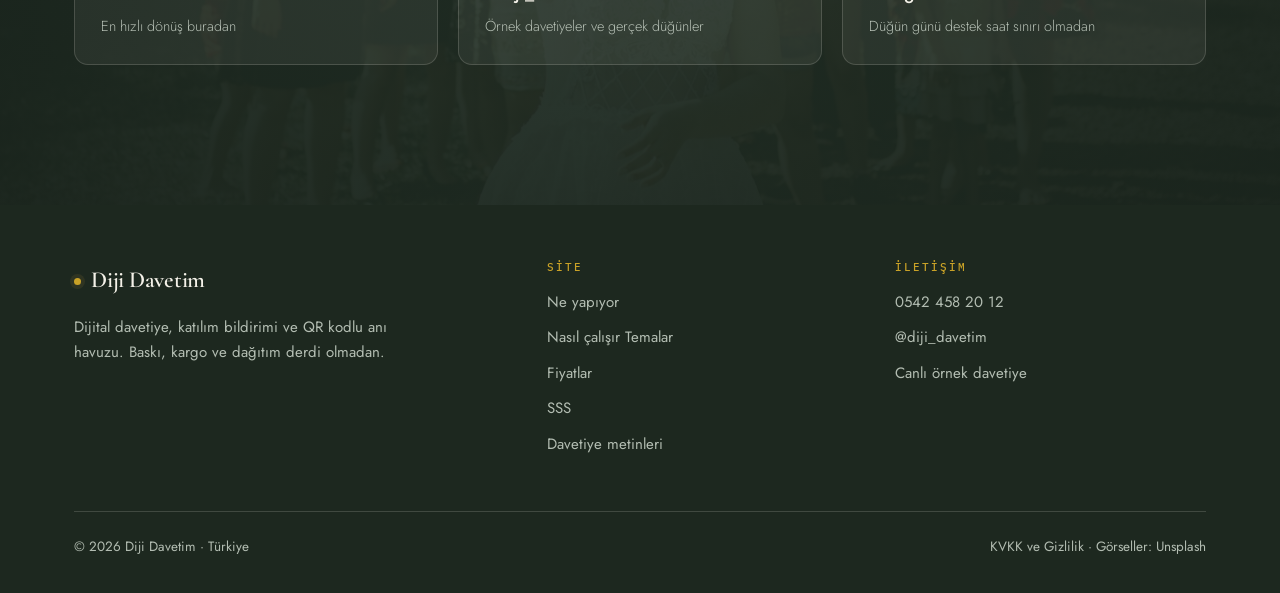
==== commit ab7bcbec: "Davetiye metinleri sayfasi ekle 40 hazir davetiye metni: klasik, modern, kisa, dini, siirsel, nisan," ====
--- a/index.html
+++ b/index.html
@@ -3,9 +3,11 @@
 <head>
 <meta charset="UTF-8">
 <meta name="viewport" content="width=device-width, initial-scale=1.0">
-<title>Diji Davetim | Dijital Davetiye, Katılım Takibi ve QR Anı Havuzu</title>
+<!-- Baslik aranan kelimeyle basliyor, marka sona: Google sonucunda ilk
+     30-35 karakter okunuyor ve "dijital davetiye" orada gorunmeli. -->
+<title>Dijital Davetiye | QR Anı Havuzu ve Katılım Takibi — Diji Davetim</title>
 <meta name="description" content="Dijital düğün davetiyesi, katılım bildirimi ve QR kodlu ortak fotoğraf havuzu tek linkte. Baskı yok, kargo yok. Kaç kişi geleceğini davetiyenin içinden görün, misafirlerinizin çektiği tüm kareler tek yerde toplansın.">
-<link rel="canonical" href="https://dijital-davetiye.vercel.app/">
+<link rel="canonical" href="https://dijital-davetiye-web-site.vercel.app/">
 <meta name="theme-color" content="#2f4237">
 <meta name="robots" content="index,follow">
 
@@ -14,8 +16,8 @@
 <meta property="og:site_name" content="Diji Davetim">
 <meta property="og:title" content="Davetiye, katılım ve anılar — tek linkte">
 <meta property="og:description" content="Dijital davetiye + katılım bildirimi + QR kodlu ortak fotoğraf havuzu. Baskı, kargo ve dağıtım derdi olmadan.">
-<meta property="og:url" content="https://dijital-davetiye.vercel.app/">
-<meta property="og:image" content="https://dijital-davetiye.vercel.app/assets/og.jpg">
+<meta property="og:url" content="https://dijital-davetiye-web-site.vercel.app/">
+<meta property="og:image" content="https://dijital-davetiye-web-site.vercel.app/assets/og.jpg">
 <meta property="og:image:width" content="1200">
 <meta property="og:image:height" content="630">
 <meta property="og:image:alt" content="Diji Davetim — Davetiye, katılım ve anılar. Tek linkte.">
@@ -35,10 +37,10 @@
   "name":"Diji Davetim — Dijital Davetiye ve QR Anı Havuzu",
   "serviceType":"Dijital davetiye, katılım bildirimi ve QR kodlu fotoğraf havuzu",
   "areaServed":{"@type":"Country","name":"Türkiye"},
-  "url":"https://dijital-davetiye.vercel.app/",
+  "url":"https://dijital-davetiye-web-site.vercel.app/",
   "provider":{
     "@type":"Organization","name":"Diji Davetim",
-    "url":"https://dijital-davetiye.vercel.app/",
+    "url":"https://dijital-davetiye-web-site.vercel.app/",
     "telephone":"+90 542 458 20 12",
     "sameAs":["https://www.instagram.com/diji_davetim/"]
   },
@@ -46,6 +48,29 @@
     {"@type":"Offer","name":"Davetiye","price":"500","priceCurrency":"TRY"},
     {"@type":"Offer","name":"Davetiye + Havuz","price":"1000","priceCurrency":"TRY"},
     {"@type":"Offer","name":"Tam paket","price":"1500","priceCurrency":"TRY"}
+  ]
+}
+</script>
+
+<!-- FAQPage: cevaplar sayfada gorunen metinle birebir aynidir. Google
+     bunu zengin sonuc olarak gosterebiliyor. Sayfadaki SSS metnini
+     degistirirseniz burayi da guncelleyin, yoksa Google uyumsuzluk sayar. -->
+<script type="application/ld+json">
+{
+  "@context":"https://schema.org","@type":"FAQPage",
+  "mainEntity":[
+    {"@type":"Question","name":"Yaşlı misafirlerim dijital davetiyeyi açabilir mi?",
+     "acceptedAnswer":{"@type":"Answer","text":"Açabiliyorlar. İndirilecek uygulama, açılacak hesap ya da şifre yok. Mesajdaki bağlantıya bir kez dokunuyorlar, davetiye telefonun kendi tarayıcısında açılıyor."}},
+    {"@type":"Question","name":"Dijital davetiye ciddiyetsiz durmaz mı?",
+     "acceptedAnswer":{"@type":"Answer","text":"Kağıt davetiye iki gün durup kayboluyor; dijitali düğün gününe kadar telefonda kalıyor. Tam pakette davetiyeniz hazır şablon değil, size özel hazırlanıyor."}},
+    {"@type":"Question","name":"Misafirler fotoğraf yüklemek için uygulama indirecek mi?",
+     "acceptedAnswer":{"@type":"Answer","text":"Hayır. Kamerayı QR koda tutuyorlar, çıkan bağlantıya dokunuyorlar, fotoğraflarını seçip yüklüyorlar. Üyelik yok."}},
+    {"@type":"Question","name":"Düğün fotoğrafları ne kadar saklanıyor, kimler görüyor?",
+     "acceptedAnswer":{"@type":"Answer","text":"Havuz düğün boyunca yalnızca yükleme alacak şekilde açık kalıyor, gece bitiminde galeriyi açıyoruz. Saklama süresi ve erişimin kime açık olacağı sizin tercihinize göre belirleniyor."}},
+    {"@type":"Question","name":"Davetiye bilgilerinde değişiklik olursa ne oluyor?",
+     "acceptedAnswer":{"@type":"Answer","text":"Düzeltiyoruz, bağlantı aynı kalıyor. Davetiyeyi daha önce gönderdiyseniz bile herkes güncel halini görüyor."}},
+    {"@type":"Question","name":"Dijital davetiye için ne kadar önceden hazırlanmalıyız?",
+     "acceptedAnswer":{"@type":"Answer","text":"Kurulum iki dakika sürüyor. Yine de katılım sayısının oturması için davetiyeyi düğünden en az üç hafta önce göndermenizi öneriyoruz."}}
   ]
 }
 </script>
@@ -86,7 +111,7 @@
       görüyorsunuz — düğün günü çekilen bütün kareler tek havuzda toplanıyor.</p>
       <div class="btn-row">
         <a href="#iletisim" class="btn btn--gold"><span>Davetiyeni kur</span></a>
-        <!-- Canlı örnek davetiye ayrı adreste yayında; tanıtım sitesi dijital-davetiye.vercel.app -->
+        <!-- Canlı örnek davetiye ayrı adreste; tanıtım sitesi dijital-davetiye-web-site.vercel.app -->
         <a href="https://diji-davetim.vercel.app/" target="_blank" rel="noopener"
            class="btn btn--line"><span>Canlı örneği aç &rarr;</span></a>
       </div>
@@ -546,6 +571,7 @@
       <a href="#temalar">Temalar</a></li>
           <li><a href="#fiyat">Fiyatlar</a></li>
           <li><a href="#sss">SSS</a></li>
+          <li><a href="/davetiye-metinleri.html">Davetiye metinleri</a></li>
         </ul>
       </nav>
       <div>
@@ -559,7 +585,7 @@
     </div>
     <div class="ftr__btm">
       <span>&copy; <span id="yil">2026</span> Diji Davetim · Türkiye</span>
-      <span><a href="kvkk.html">KVKK ve Gizlilik</a> · Görseller: Unsplash</span>
+      <span><a href="/kvkk.html">KVKK ve Gizlilik</a> · Görseller: Unsplash</span>
     </div>
   </div>
 </footer>
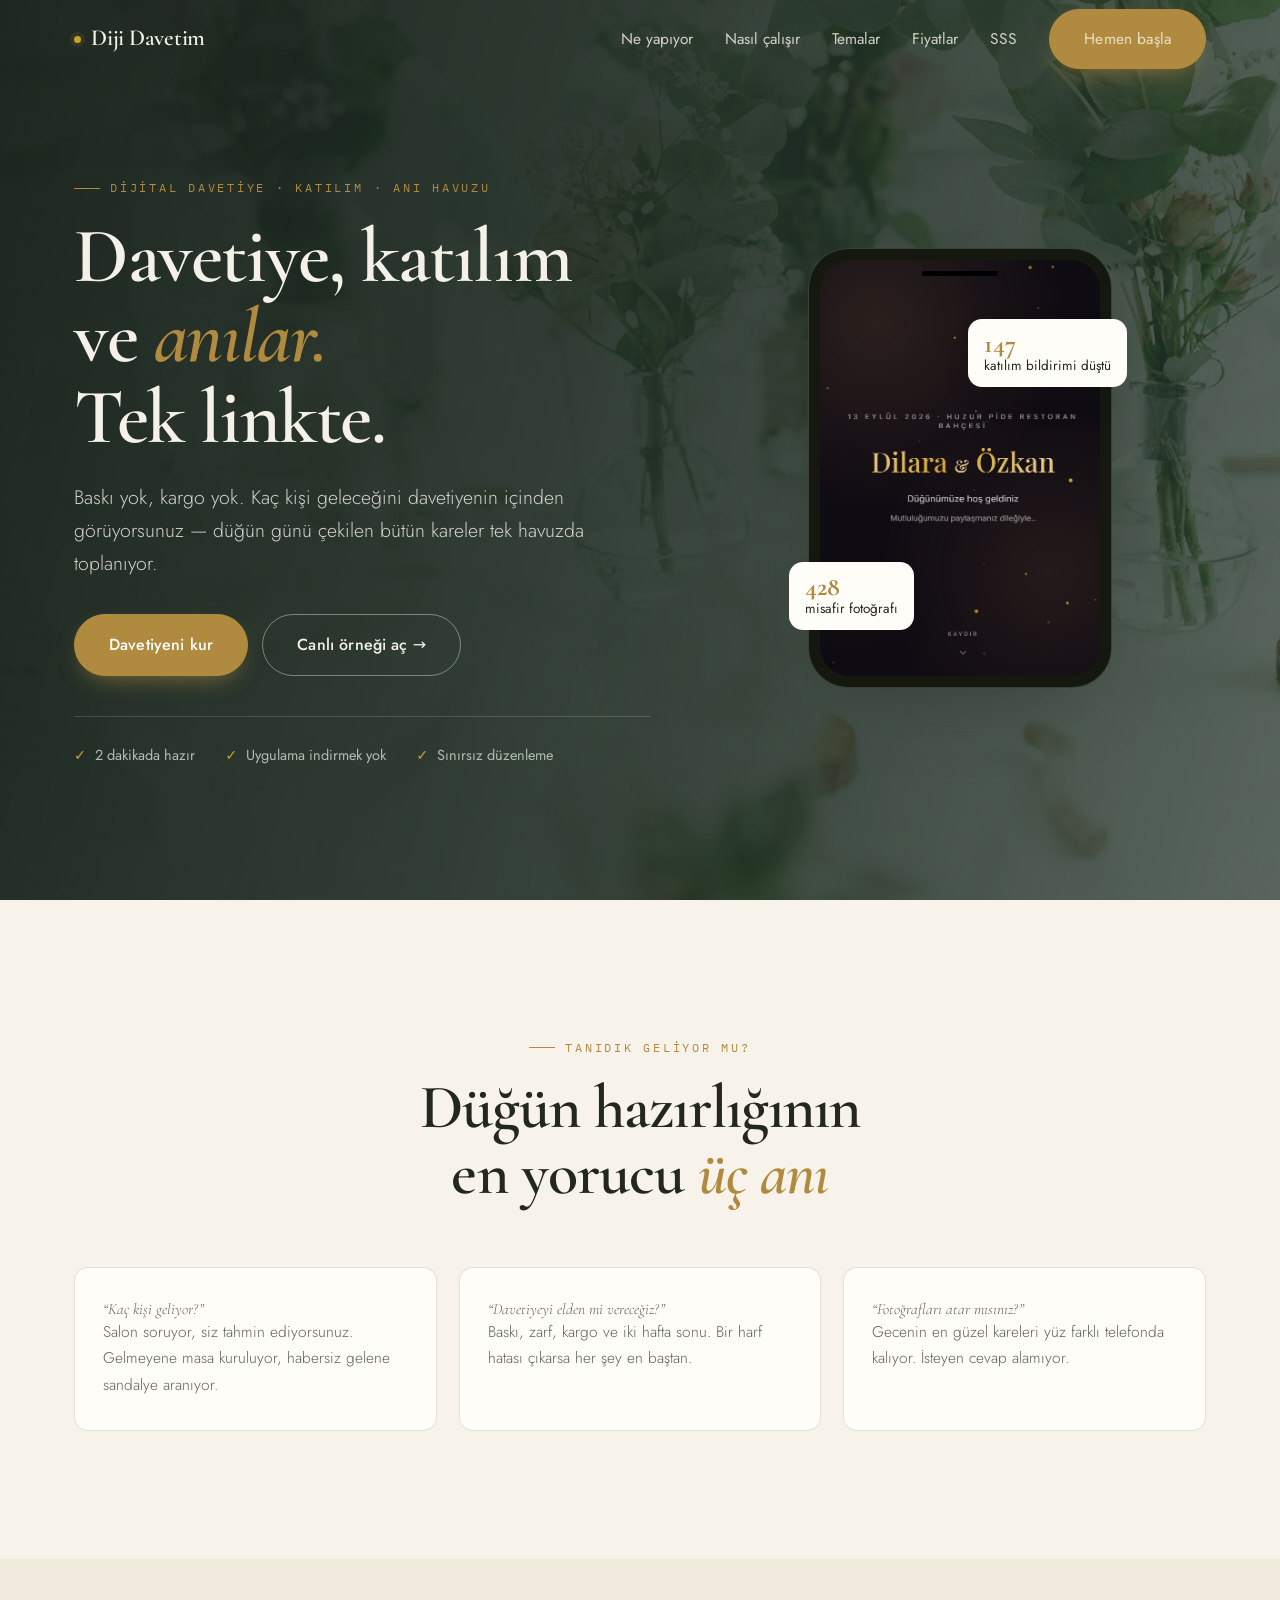
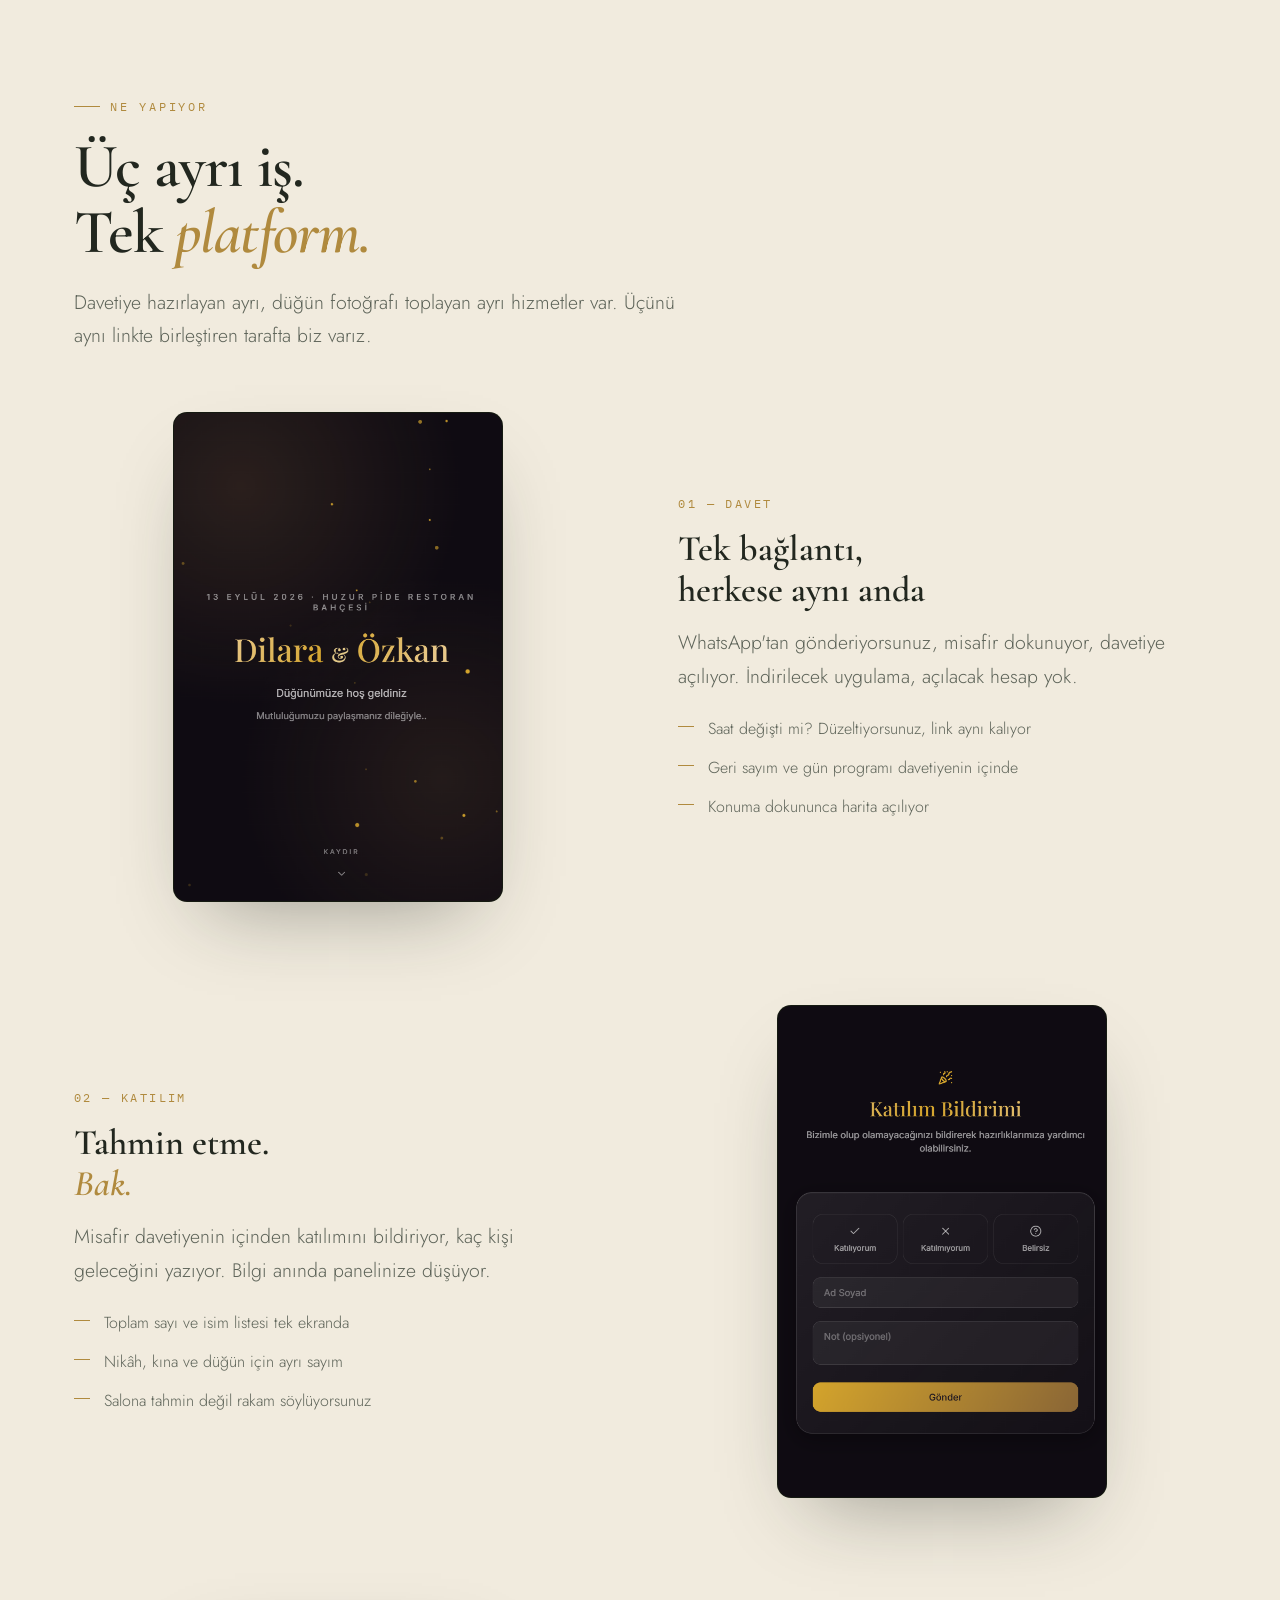
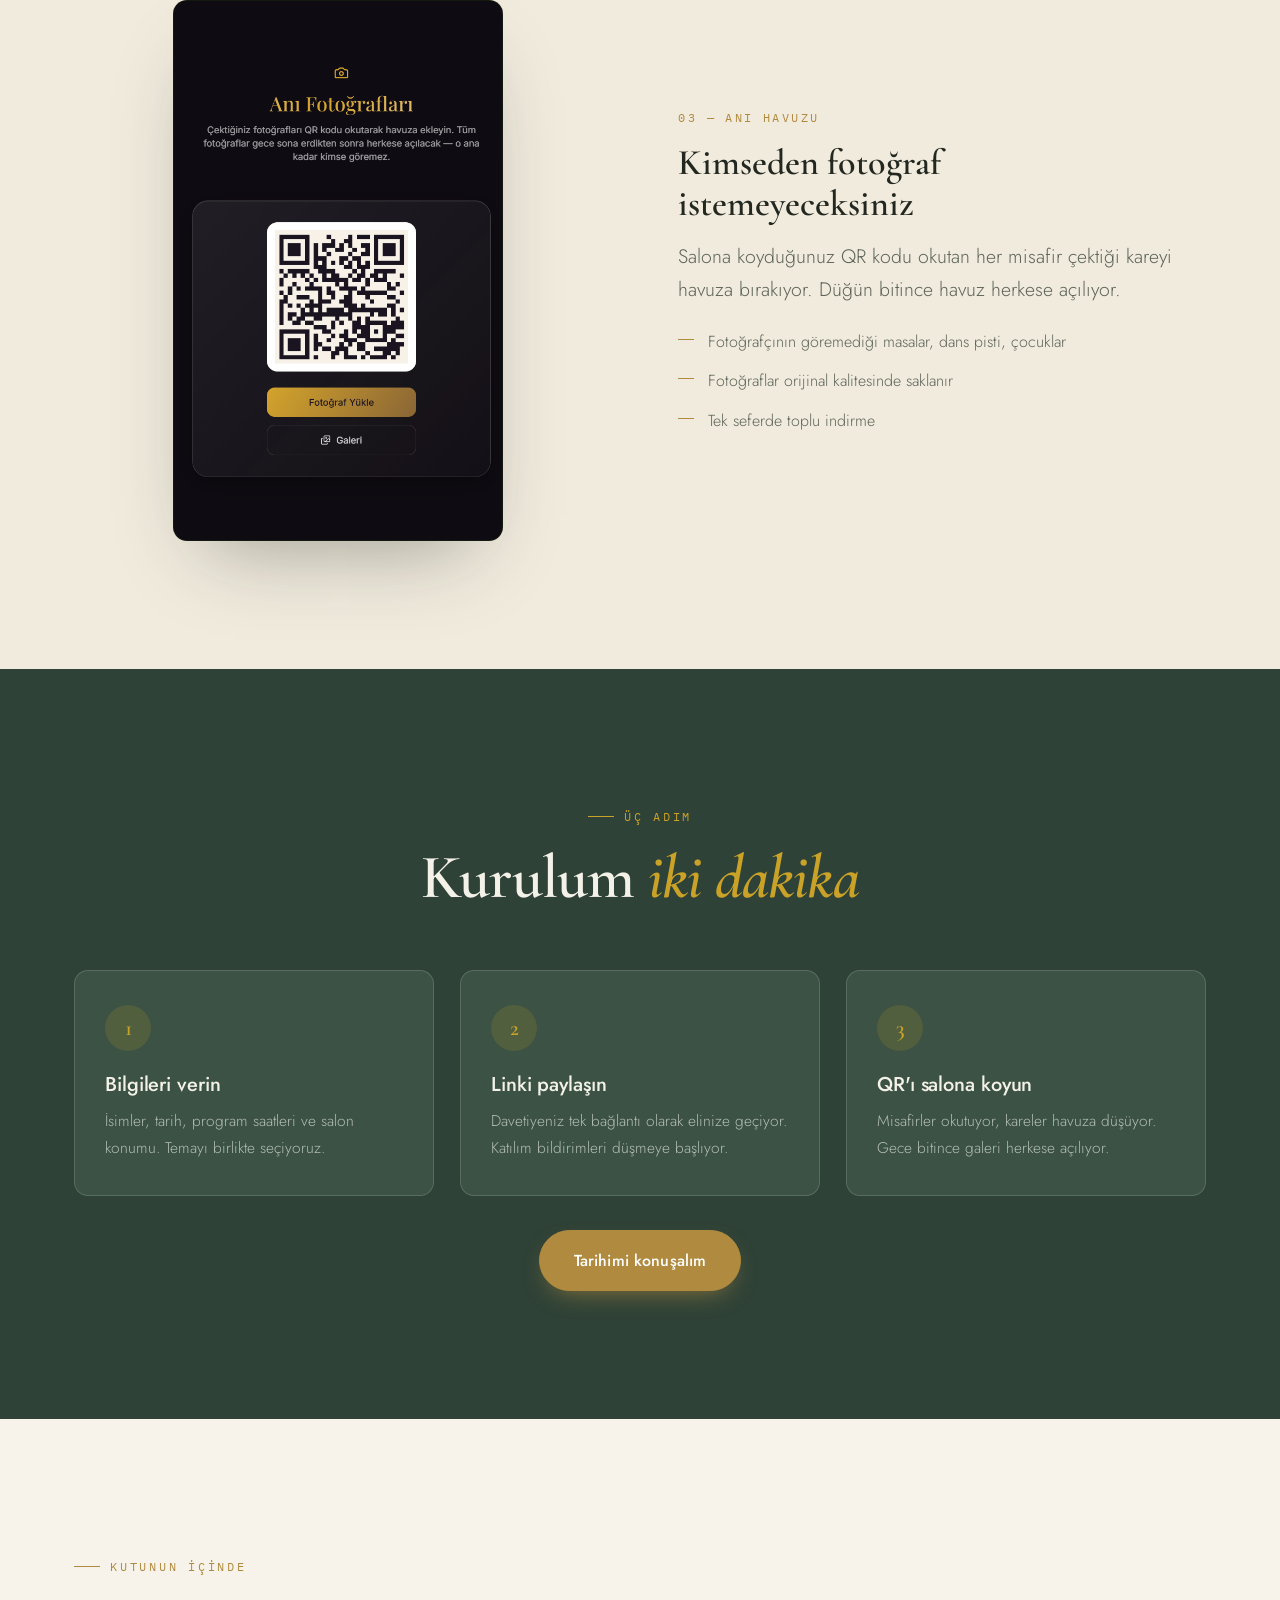
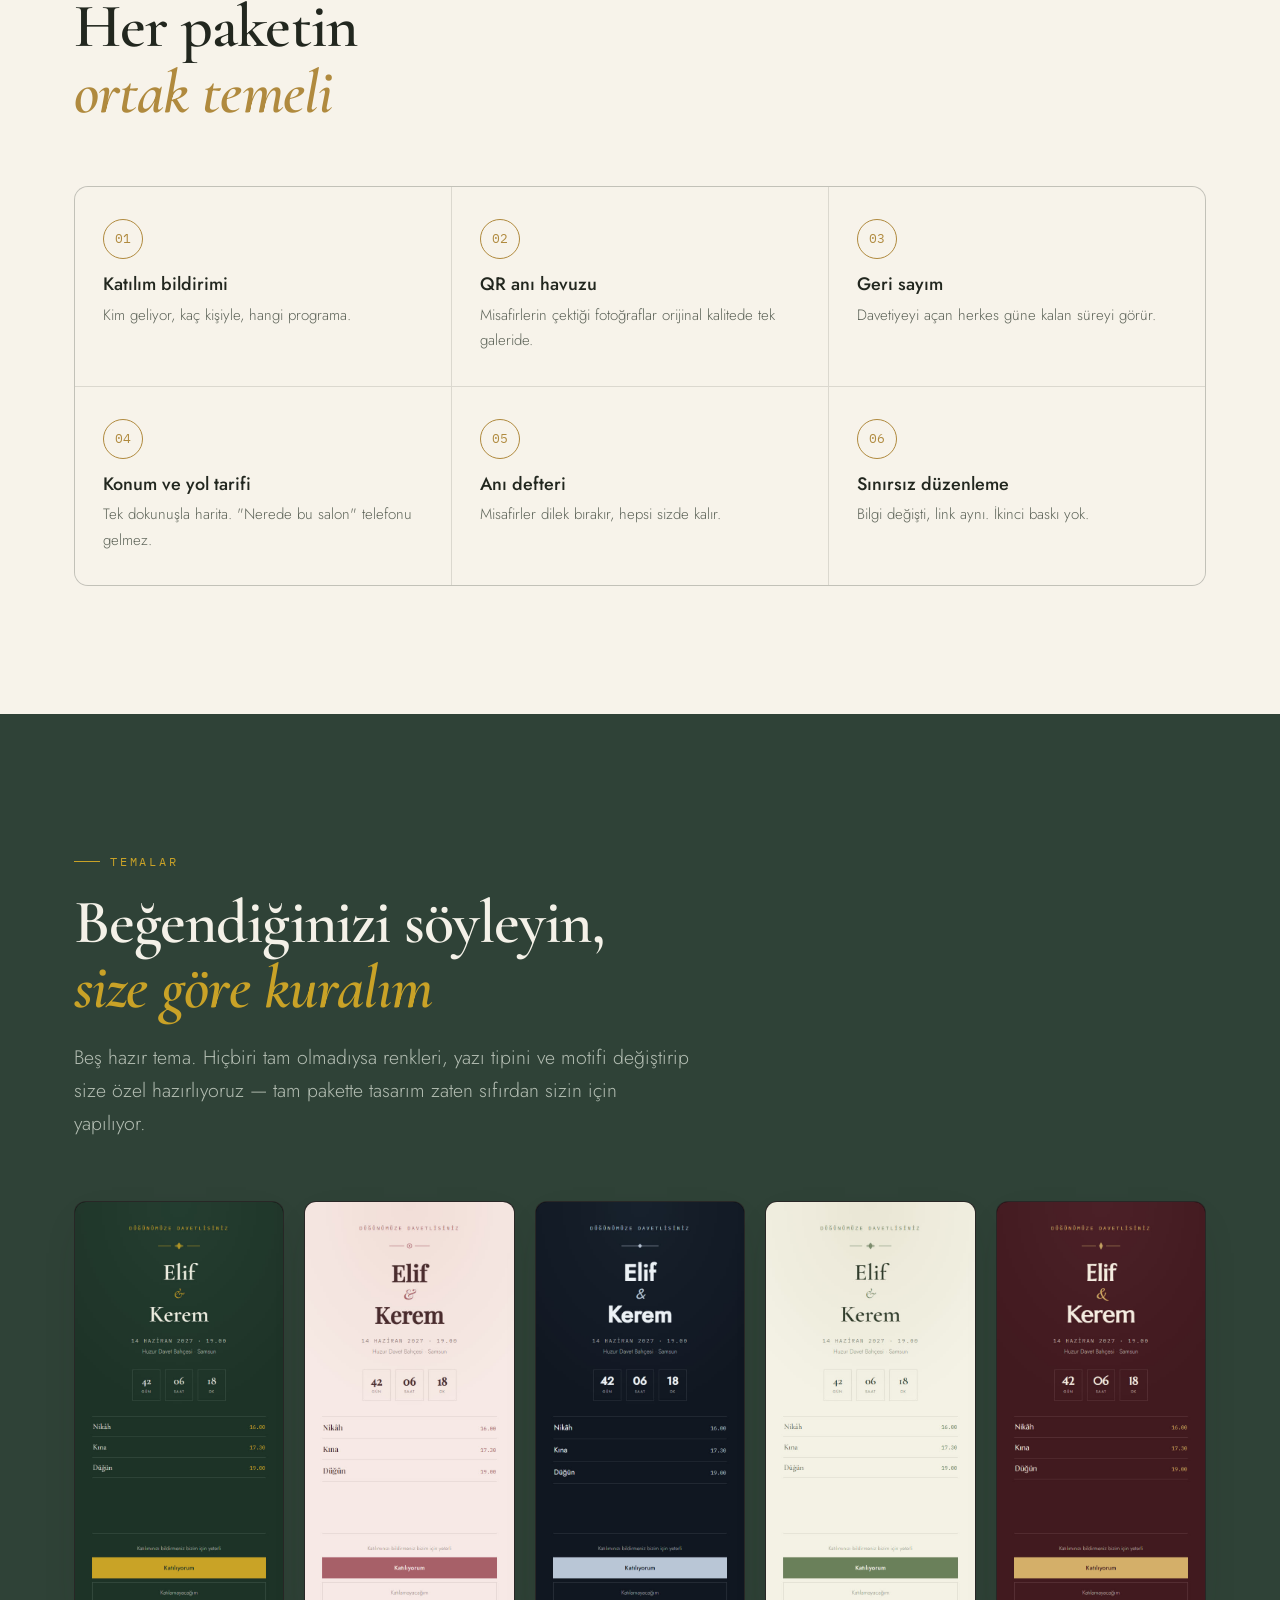
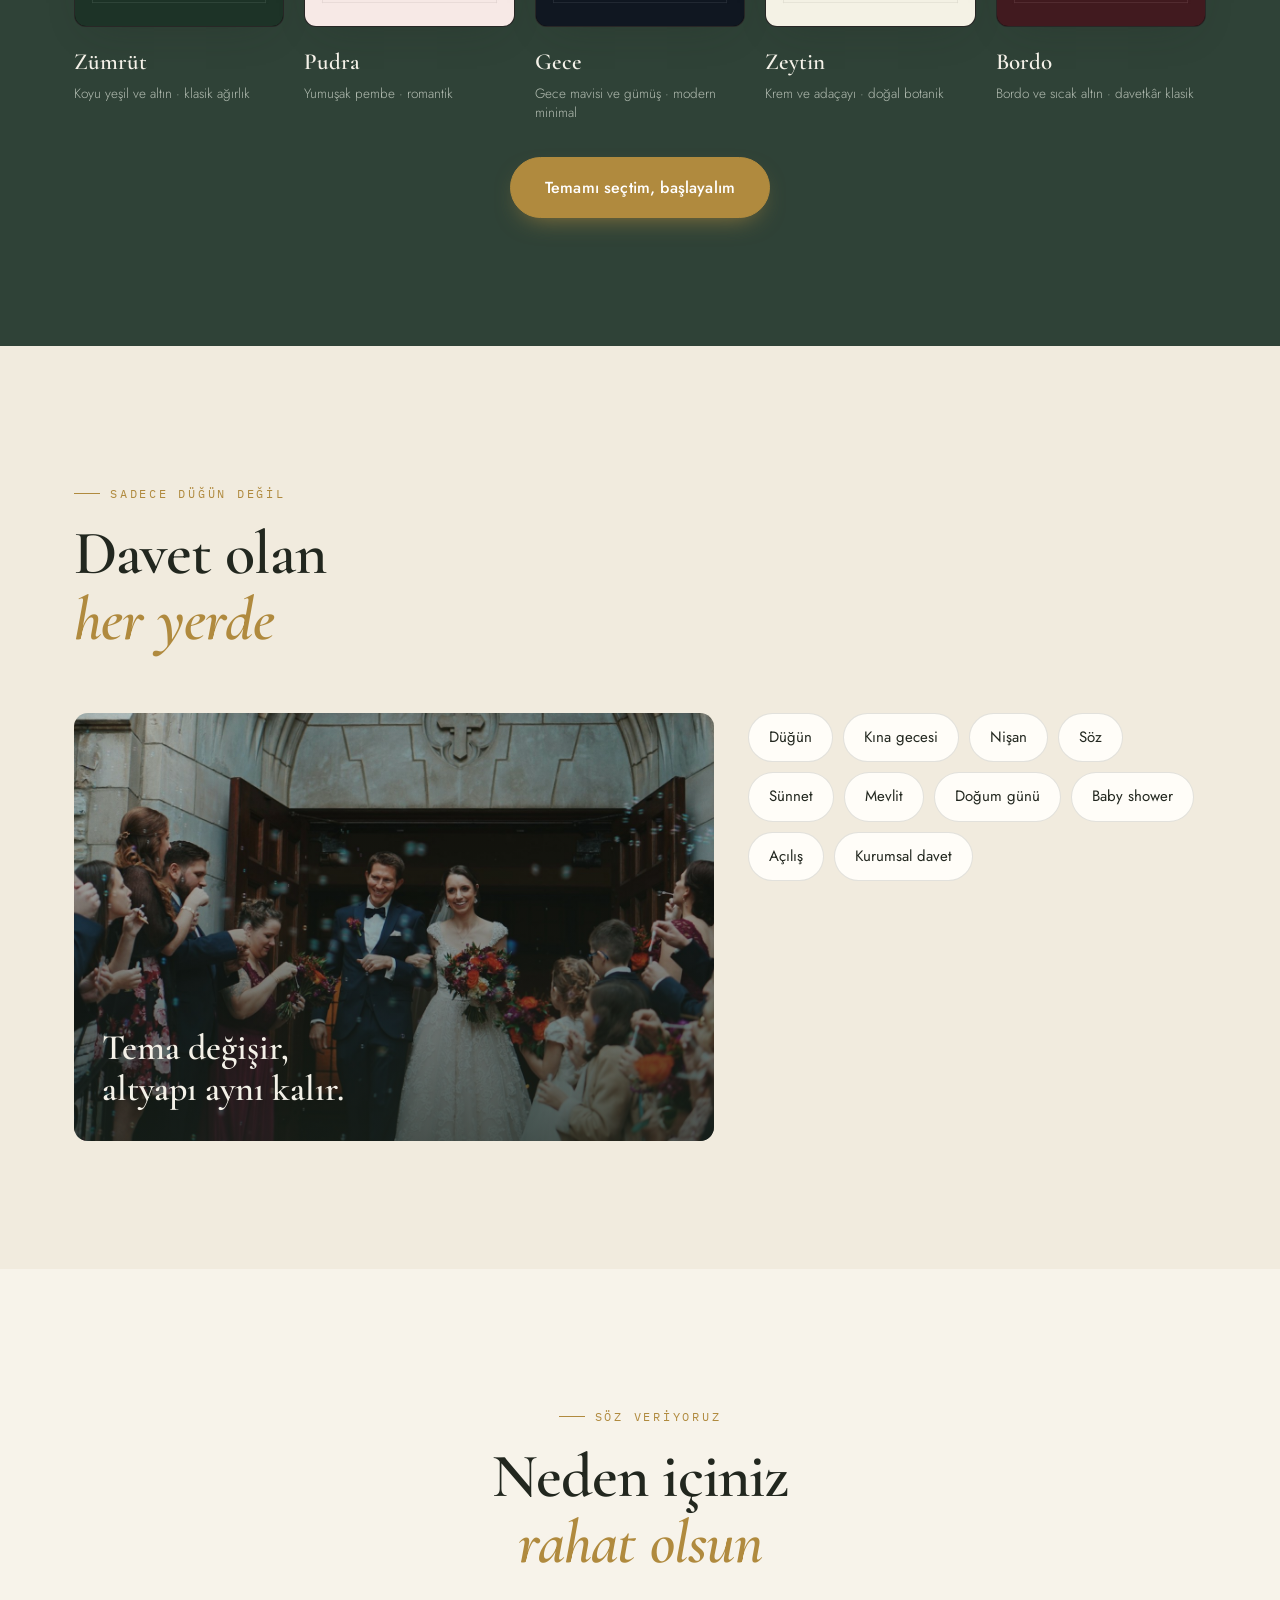
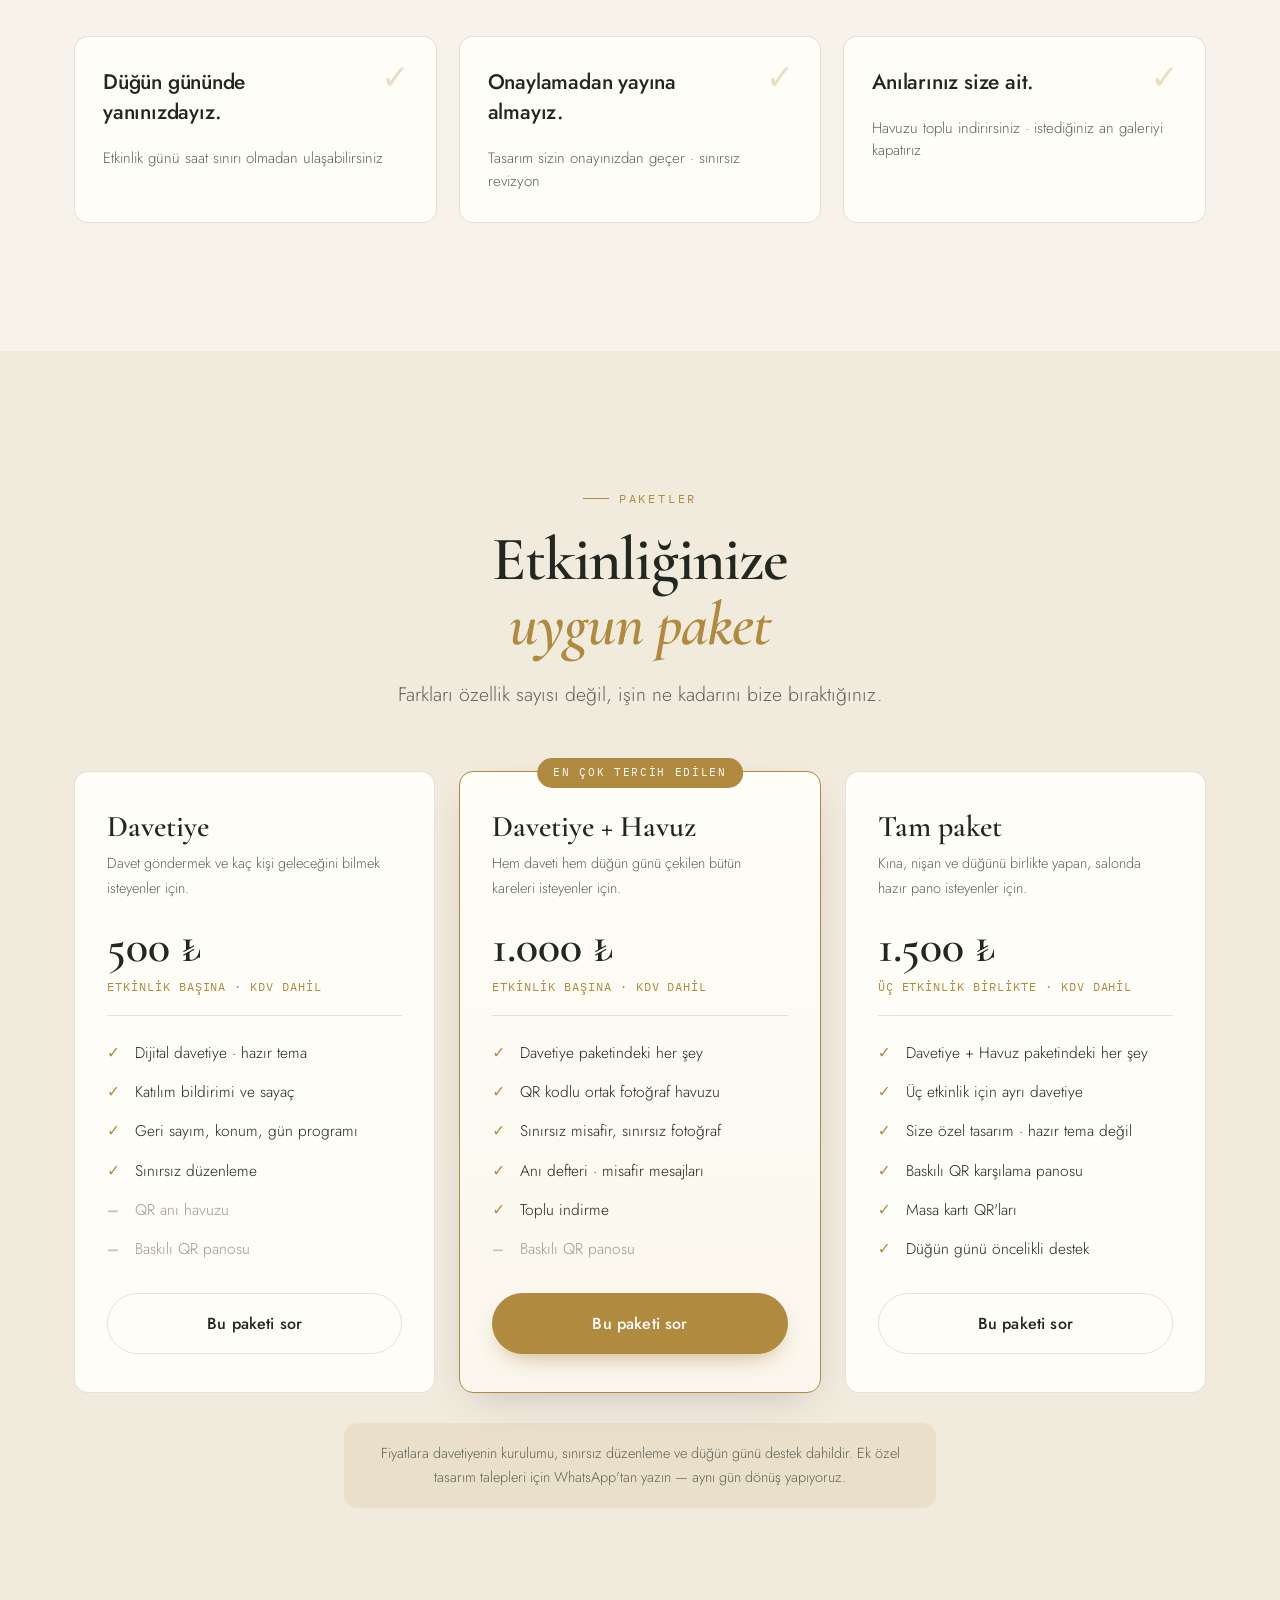
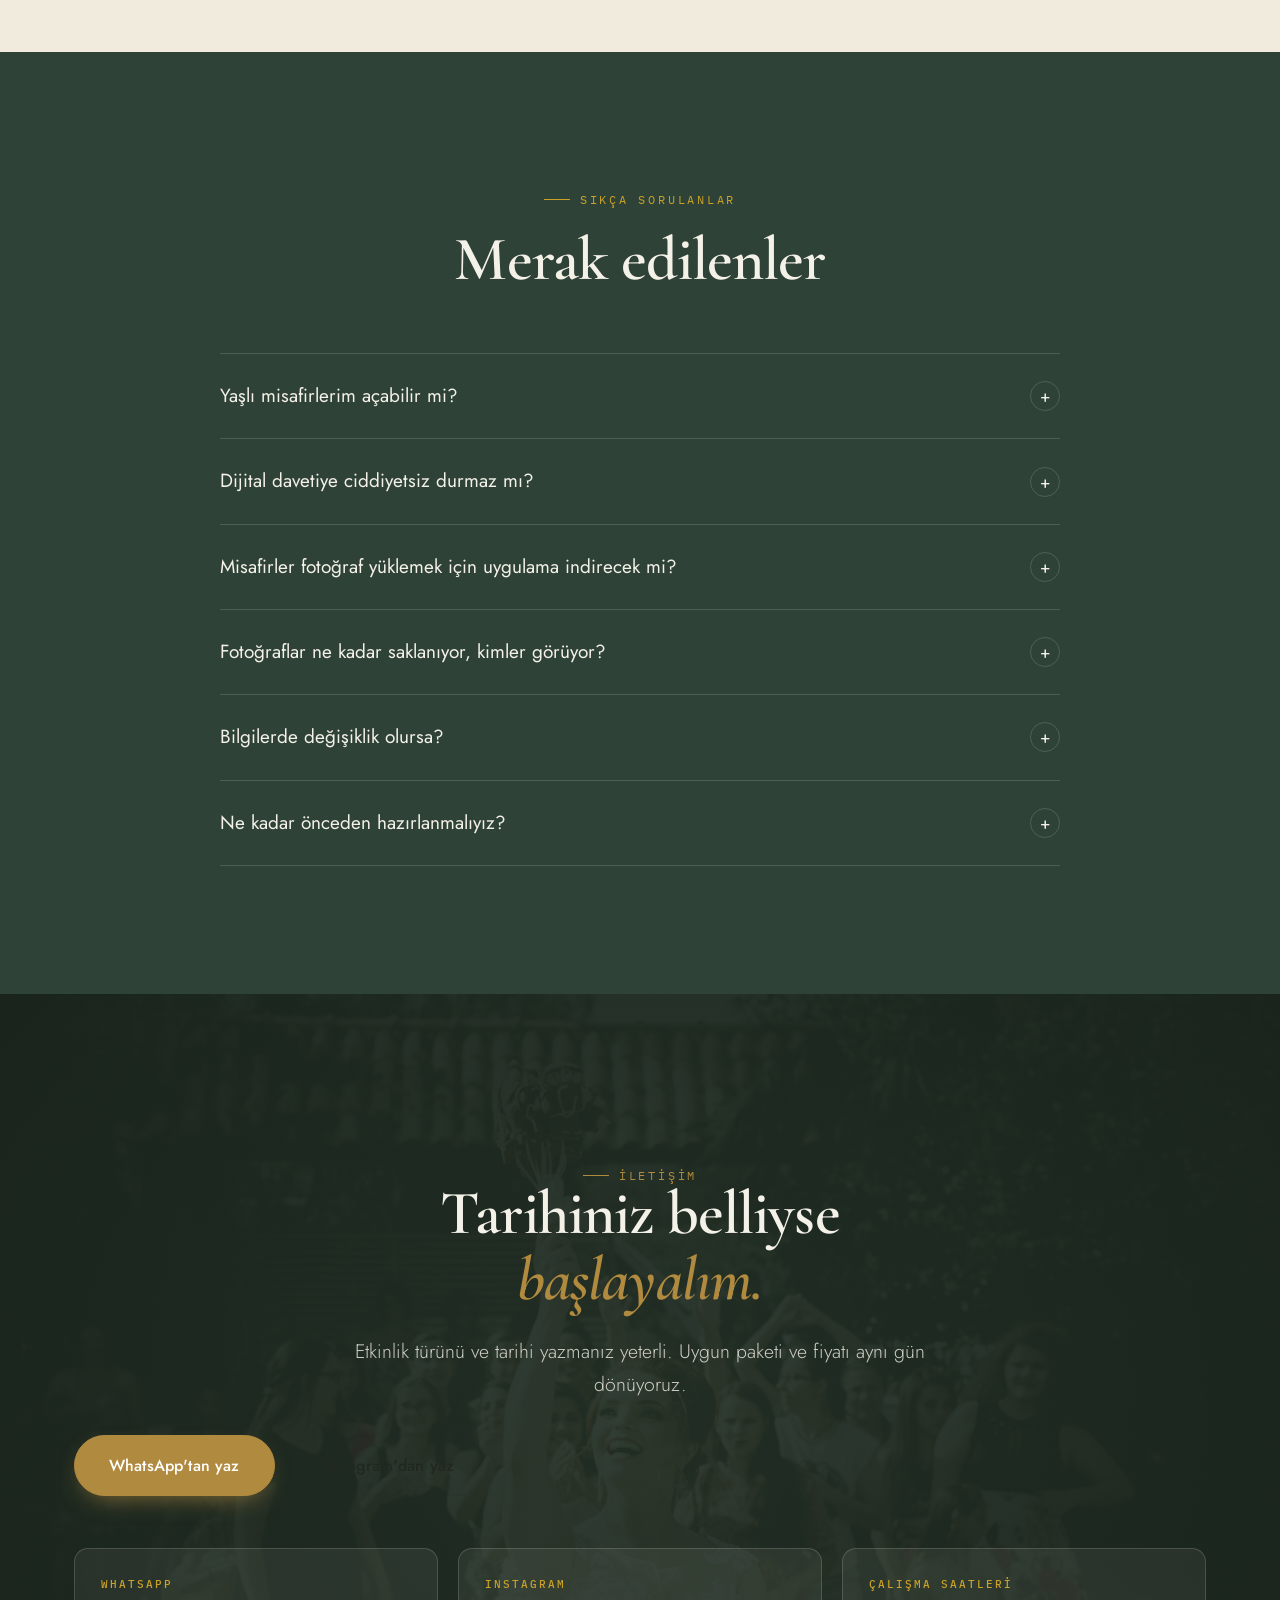
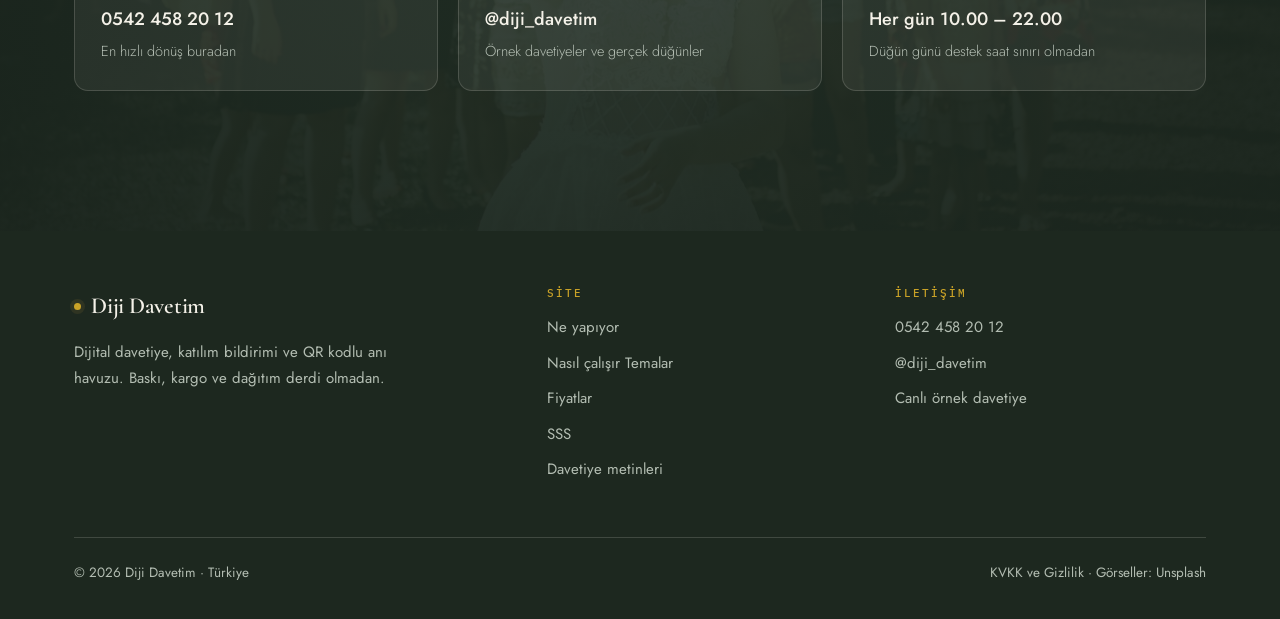
==== commit 247f969f: "Urunun yapmadigi vaatleri metinden cikar - Video ve ses destegi vaadi kaldirildi: yukleme sayfasi ya" ====
--- a/index.html
+++ b/index.html
@@ -66,7 +66,7 @@
     {"@type":"Question","name":"Misafirler fotoğraf yüklemek için uygulama indirecek mi?",
      "acceptedAnswer":{"@type":"Answer","text":"Hayır. Kamerayı QR koda tutuyorlar, çıkan bağlantıya dokunuyorlar, fotoğraflarını seçip yüklüyorlar. Üyelik yok."}},
     {"@type":"Question","name":"Düğün fotoğrafları ne kadar saklanıyor, kimler görüyor?",
-     "acceptedAnswer":{"@type":"Answer","text":"Havuz düğün boyunca yalnızca yükleme alacak şekilde açık kalıyor, gece bitiminde galeriyi açıyoruz. Saklama süresi ve erişimin kime açık olacağı sizin tercihinize göre belirleniyor."}},
+     "acceptedAnswer":{"@type":"Answer","text":"Havuz düğün boyunca yalnızca yükleme alıyor; o sırada kimse içeriği göremiyor. Gece bitiminde galeriyi herkese açıyoruz. Galeriyi daha sonra istediğiniz an kapatabilirsiniz; fotoğrafların tamamen silinmesini isterseniz bize yazmanız yeterli."}},
     {"@type":"Question","name":"Davetiye bilgilerinde değişiklik olursa ne oluyor?",
      "acceptedAnswer":{"@type":"Answer","text":"Düzeltiyoruz, bağlantı aynı kalıyor. Davetiyeyi daha önce gönderdiyseniz bile herkes güncel halini görüyor."}},
     {"@type":"Question","name":"Dijital davetiye için ne kadar önceden hazırlanmalıyız?",
@@ -233,7 +233,7 @@
         havuza bırakıyor. Düğün bitince havuz herkese açılıyor.</p>
         <ul>
           <li>Fotoğrafçının göremediği masalar, dans pisti, çocuklar</li>
-          <li>Video ve ses desteği, orijinal kalitede</li>
+          <li>Fotoğraflar orijinal kalitesinde saklanır</li>
           <li>Tek seferde toplu indirme</li>
         </ul>
       </div>
@@ -284,7 +284,7 @@
       <div class="cell"><i aria-hidden="true">01</i><h3>Katılım bildirimi</h3>
         <p>Kim geliyor, kaç kişiyle, hangi programa.</p></div>
       <div class="cell"><i aria-hidden="true">02</i><h3>QR anı havuzu</h3>
-        <p>Fotoğraf ve videolar orijinal kalitede tek galeride.</p></div>
+        <p>Misafirlerin çektiği fotoğraflar orijinal kalitede tek galeride.</p></div>
       <div class="cell"><i aria-hidden="true">03</i><h3>Geri sayım</h3>
         <p>Davetiyeyi açan herkes güne kalan süreyi görür.</p></div>
       <div class="cell"><i aria-hidden="true">04</i><h3>Konum ve yol tarifi</h3>
@@ -390,7 +390,7 @@
       </article>
       <article class="quote quote--promise rv rv-3">
         <p>Anılarınız size ait.</p>
-        <cite>Havuzu toplu indirirsiniz · erişimi istediğiniz an kapatırsınız</cite>
+        <cite>Havuzu toplu indirirsiniz · istediğiniz an galeriyi kapatırız</cite>
       </article>
     </div>
 
@@ -450,7 +450,7 @@
         <ul>
           <li>Davetiye paketindeki her şey</li>
           <li>QR kodlu ortak fotoğraf havuzu</li>
-          <li>Video ve ses desteği</li>
+          <li>Sınırsız misafir, sınırsız fotoğraf</li>
           <li>Anı defteri · misafir mesajları</li>
           <li>Toplu indirme</li>
           <li class="no">Baskılı QR panosu</li>
@@ -507,9 +507,7 @@
       </div>
       <div class="faq__i">
         <button class="faq__q" aria-expanded="false">Fotoğraflar ne kadar saklanıyor, kimler görüyor?<i aria-hidden="true">+</i></button>
-        <div class="faq__a"><div><p>Havuz düğün boyunca yalnızca yükleme alacak şekilde açık
-        kalıyor, gece bitiminde galeriyi açıyoruz. Saklama süresi ve erişimin kime açık
-        olacağı sizin tercihinize göre belirleniyor.</p></div></div>
+        <div class="faq__a"><div><p>Havuz düğün boyunca yalnızca yükleme alıyor; o sırada kimse içeriği göremiyor. Gece bitiminde galeriyi herkese açıyoruz. Galeriyi daha sonra istediğiniz an kapatabilirsiniz; fotoğrafların tamamen silinmesini isterseniz bize yazmanız yeterli.</p></div></div>
       </div>
       <div class="faq__i">
         <button class="faq__q" aria-expanded="false">Bilgilerde değişiklik olursa?<i aria-hidden="true">+</i></button>
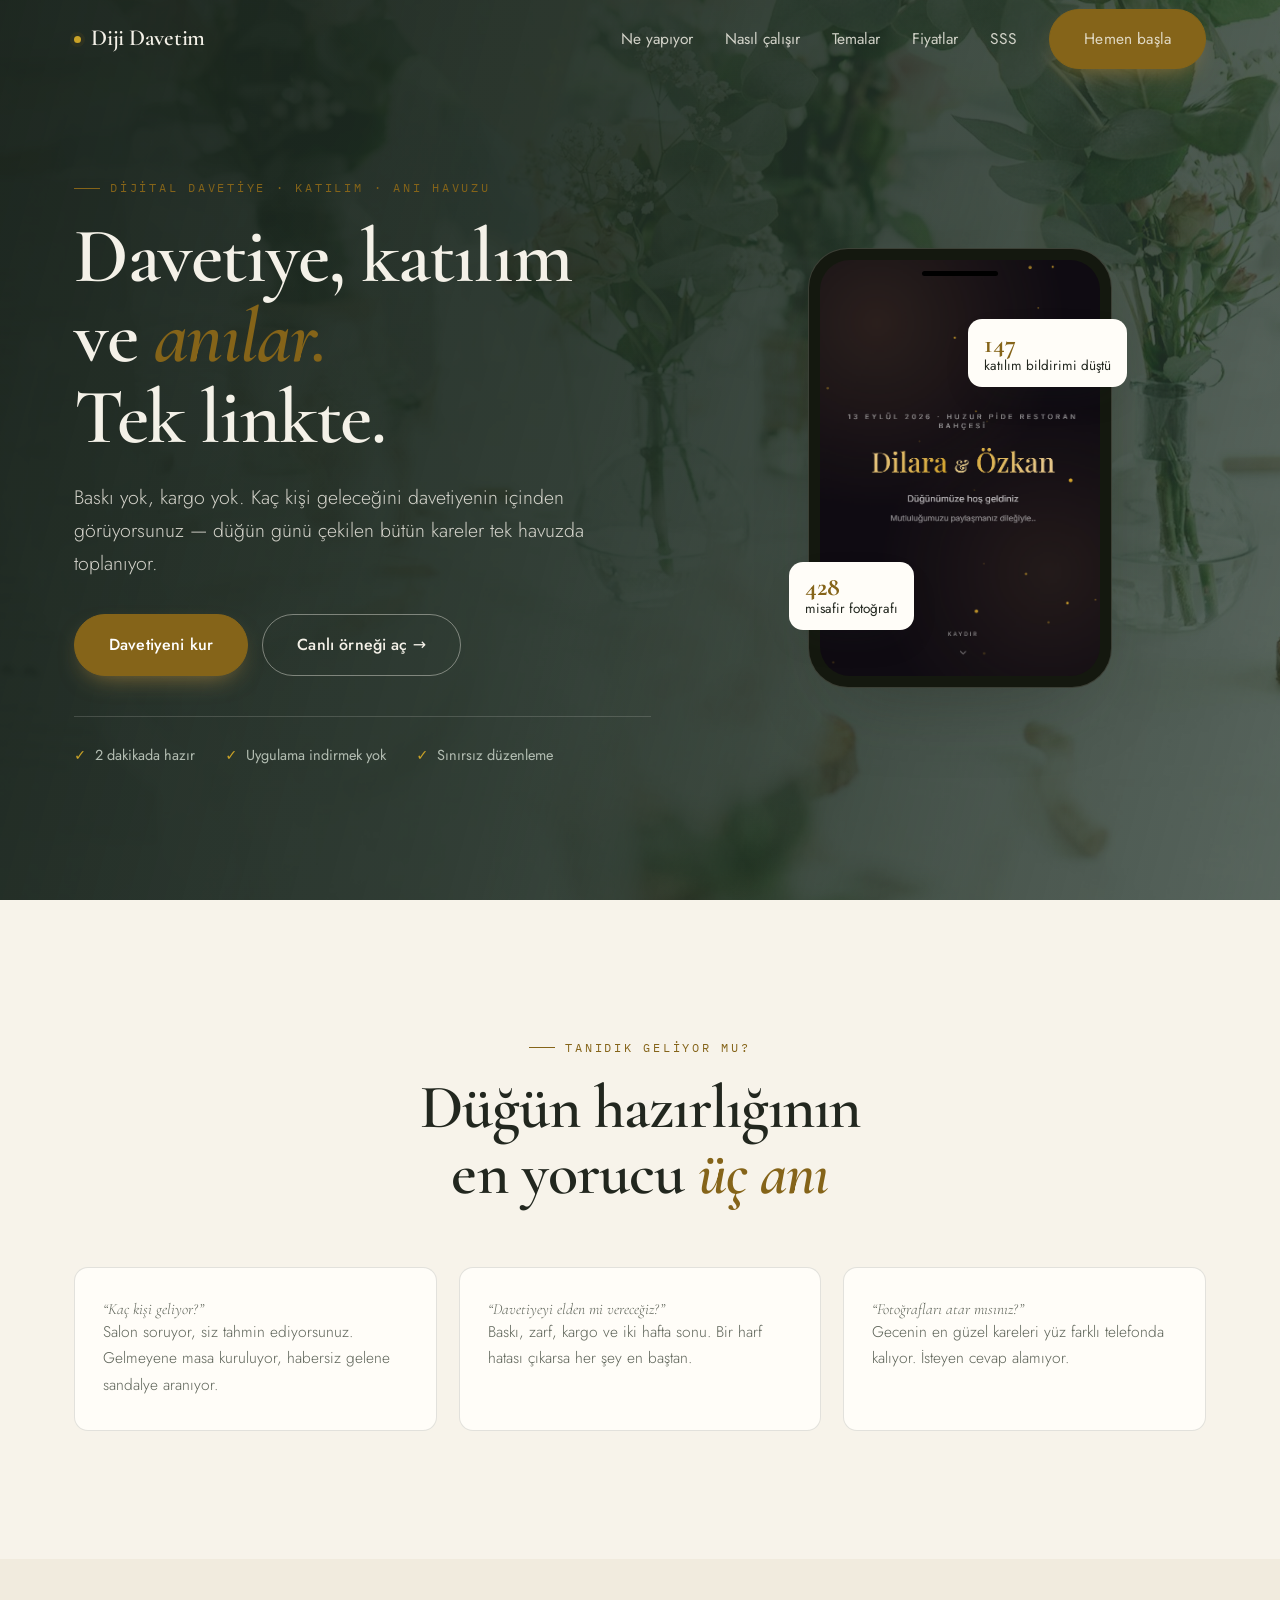
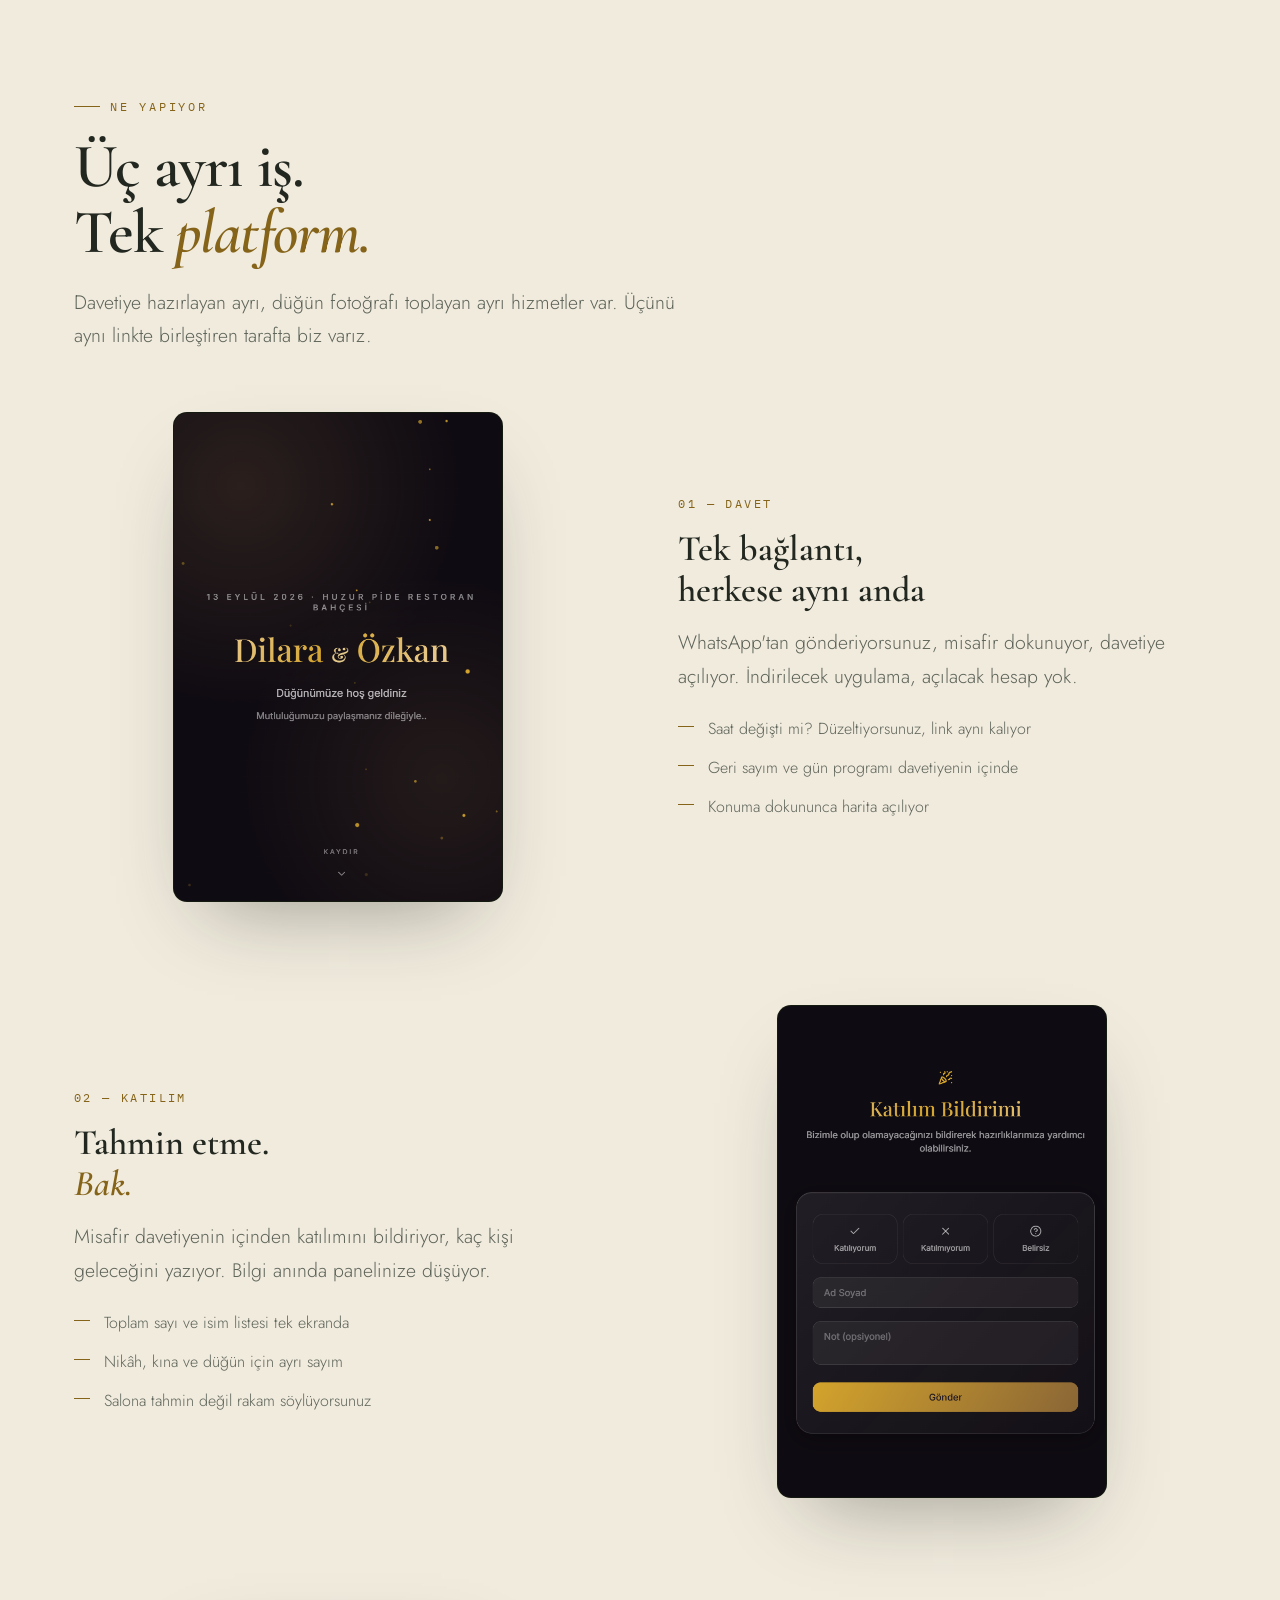
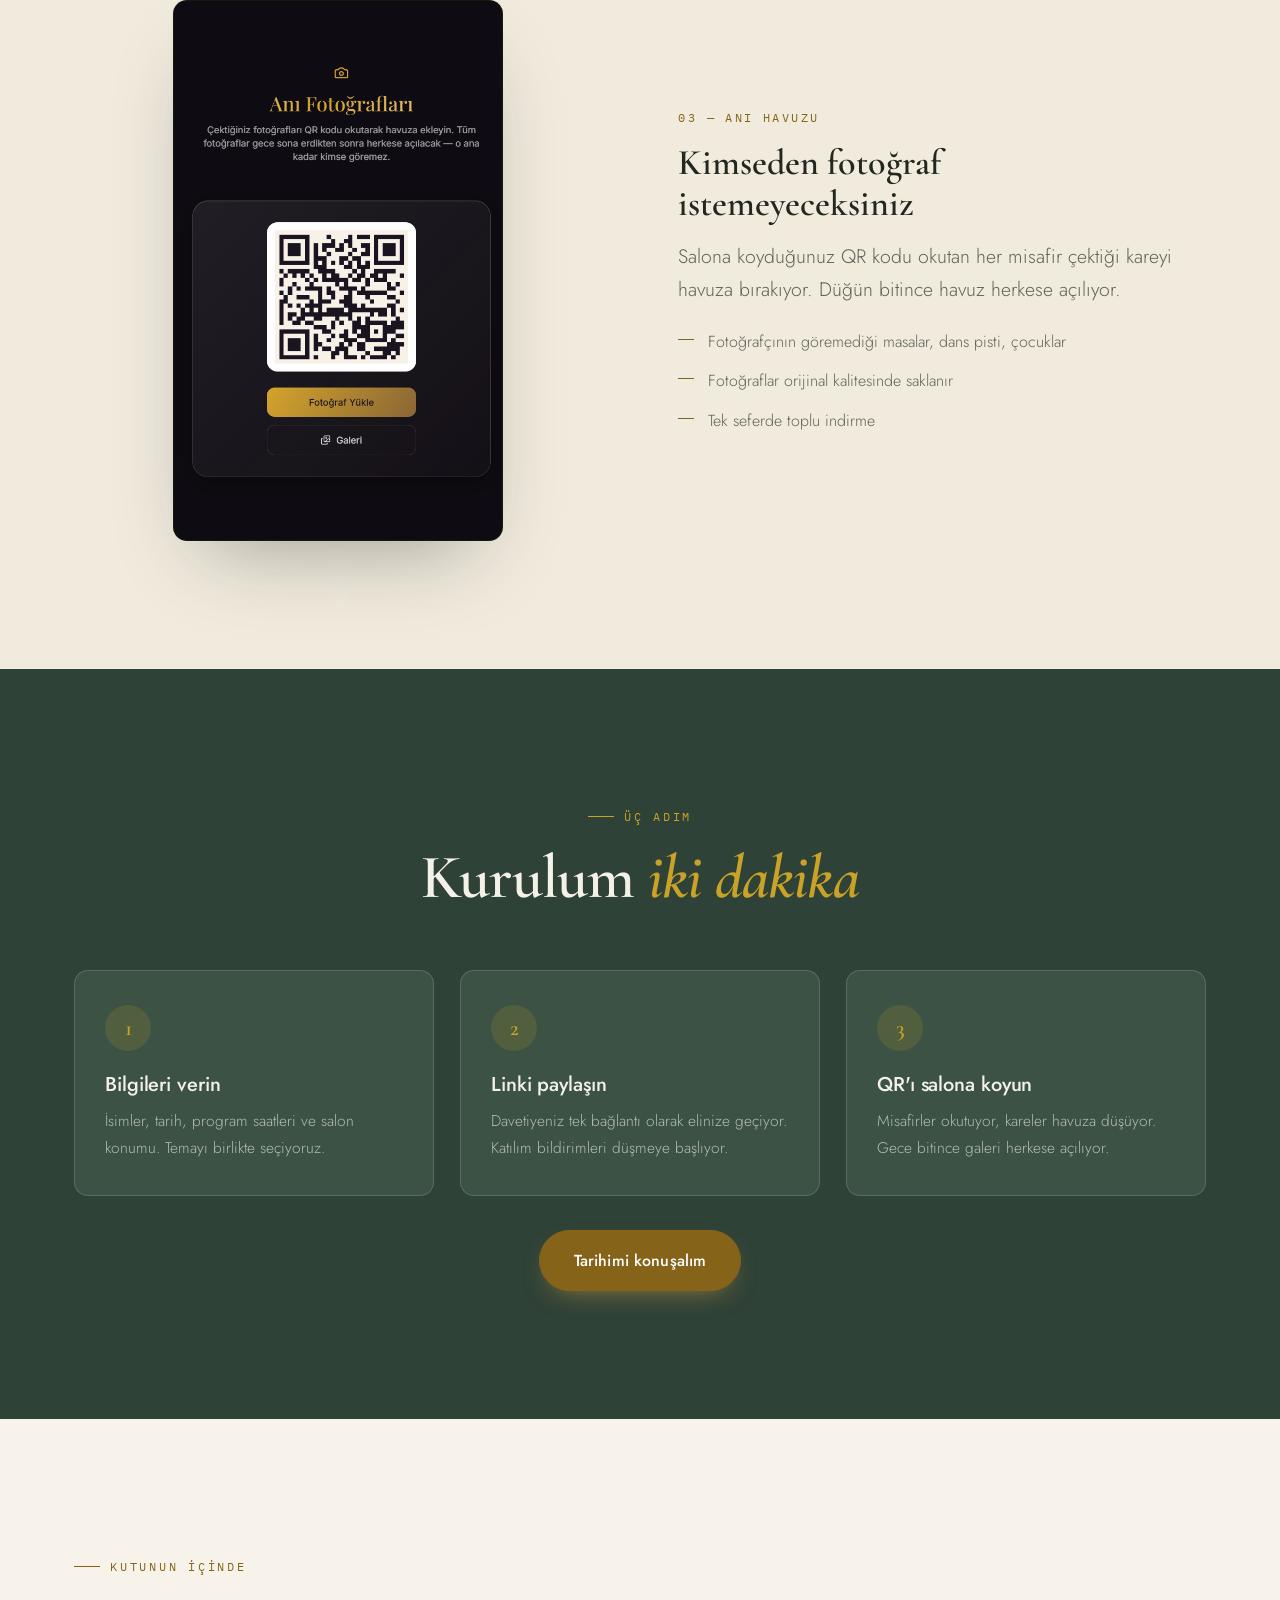
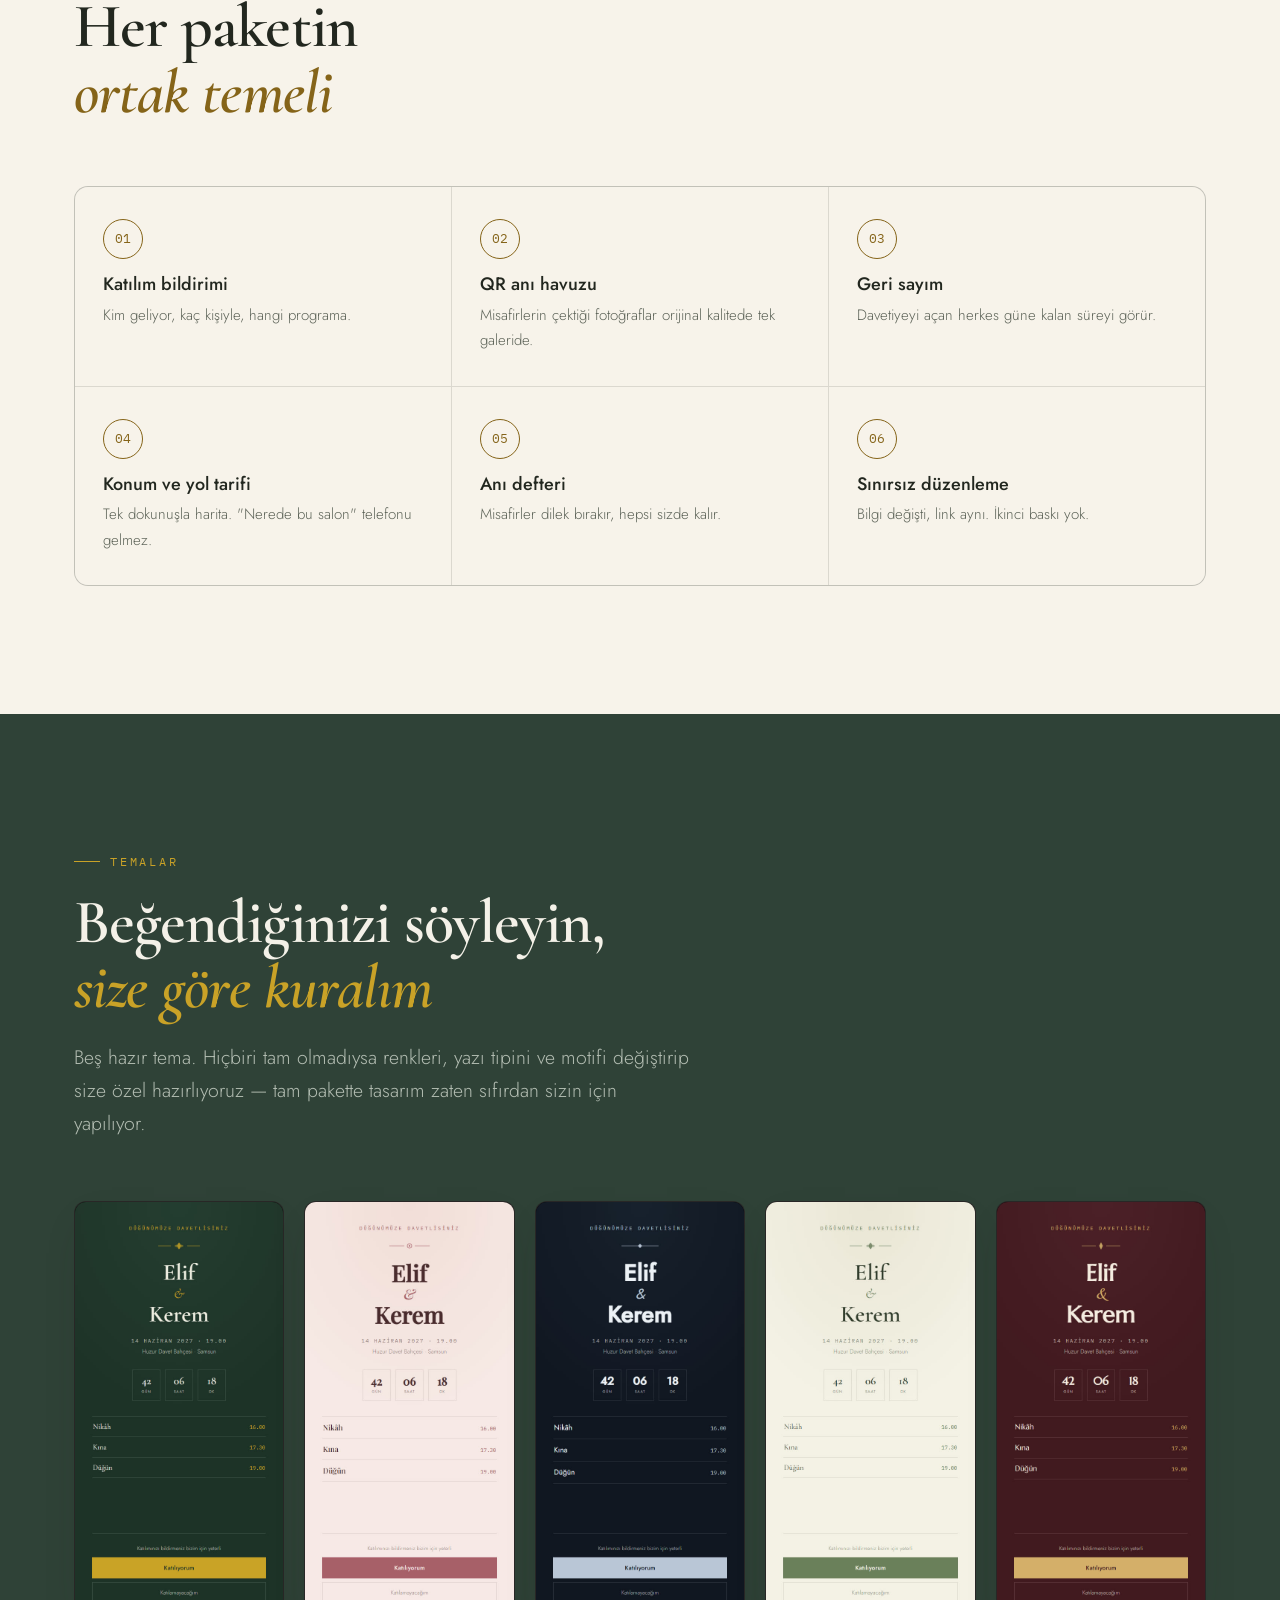
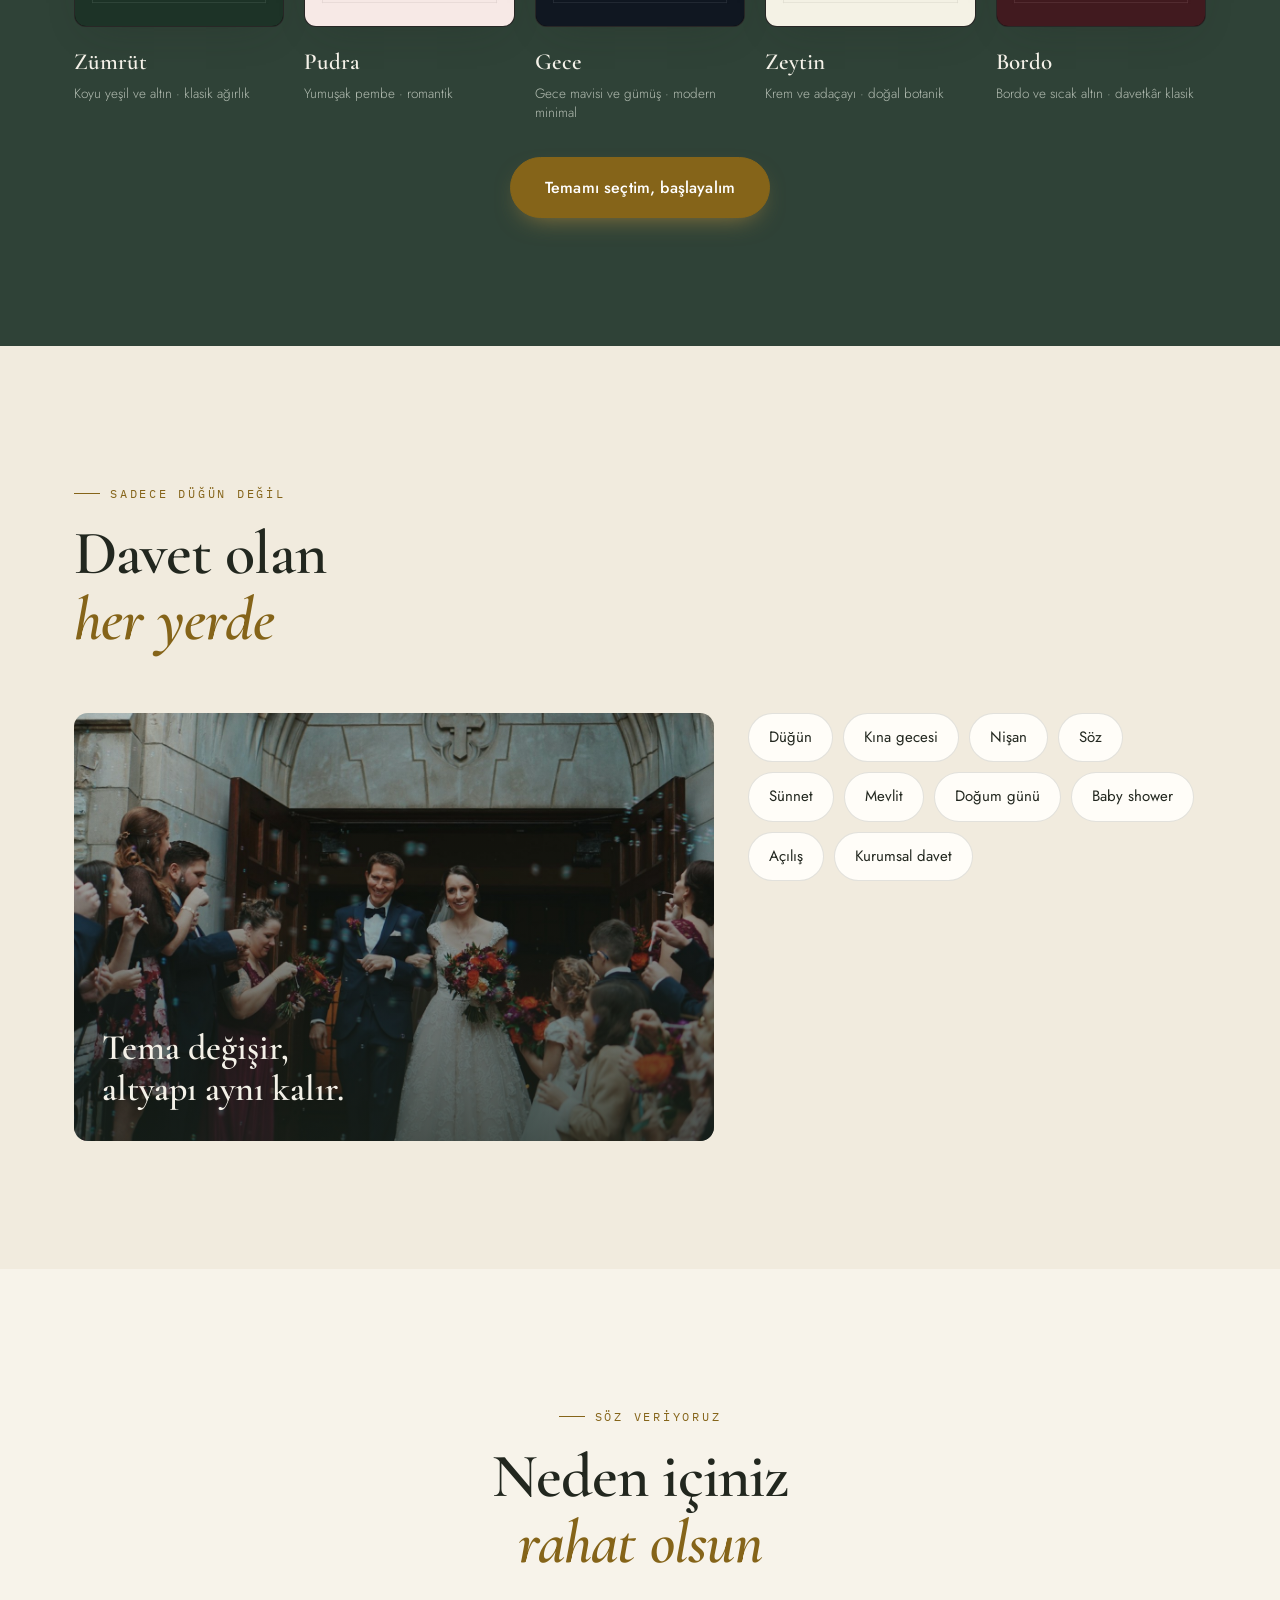
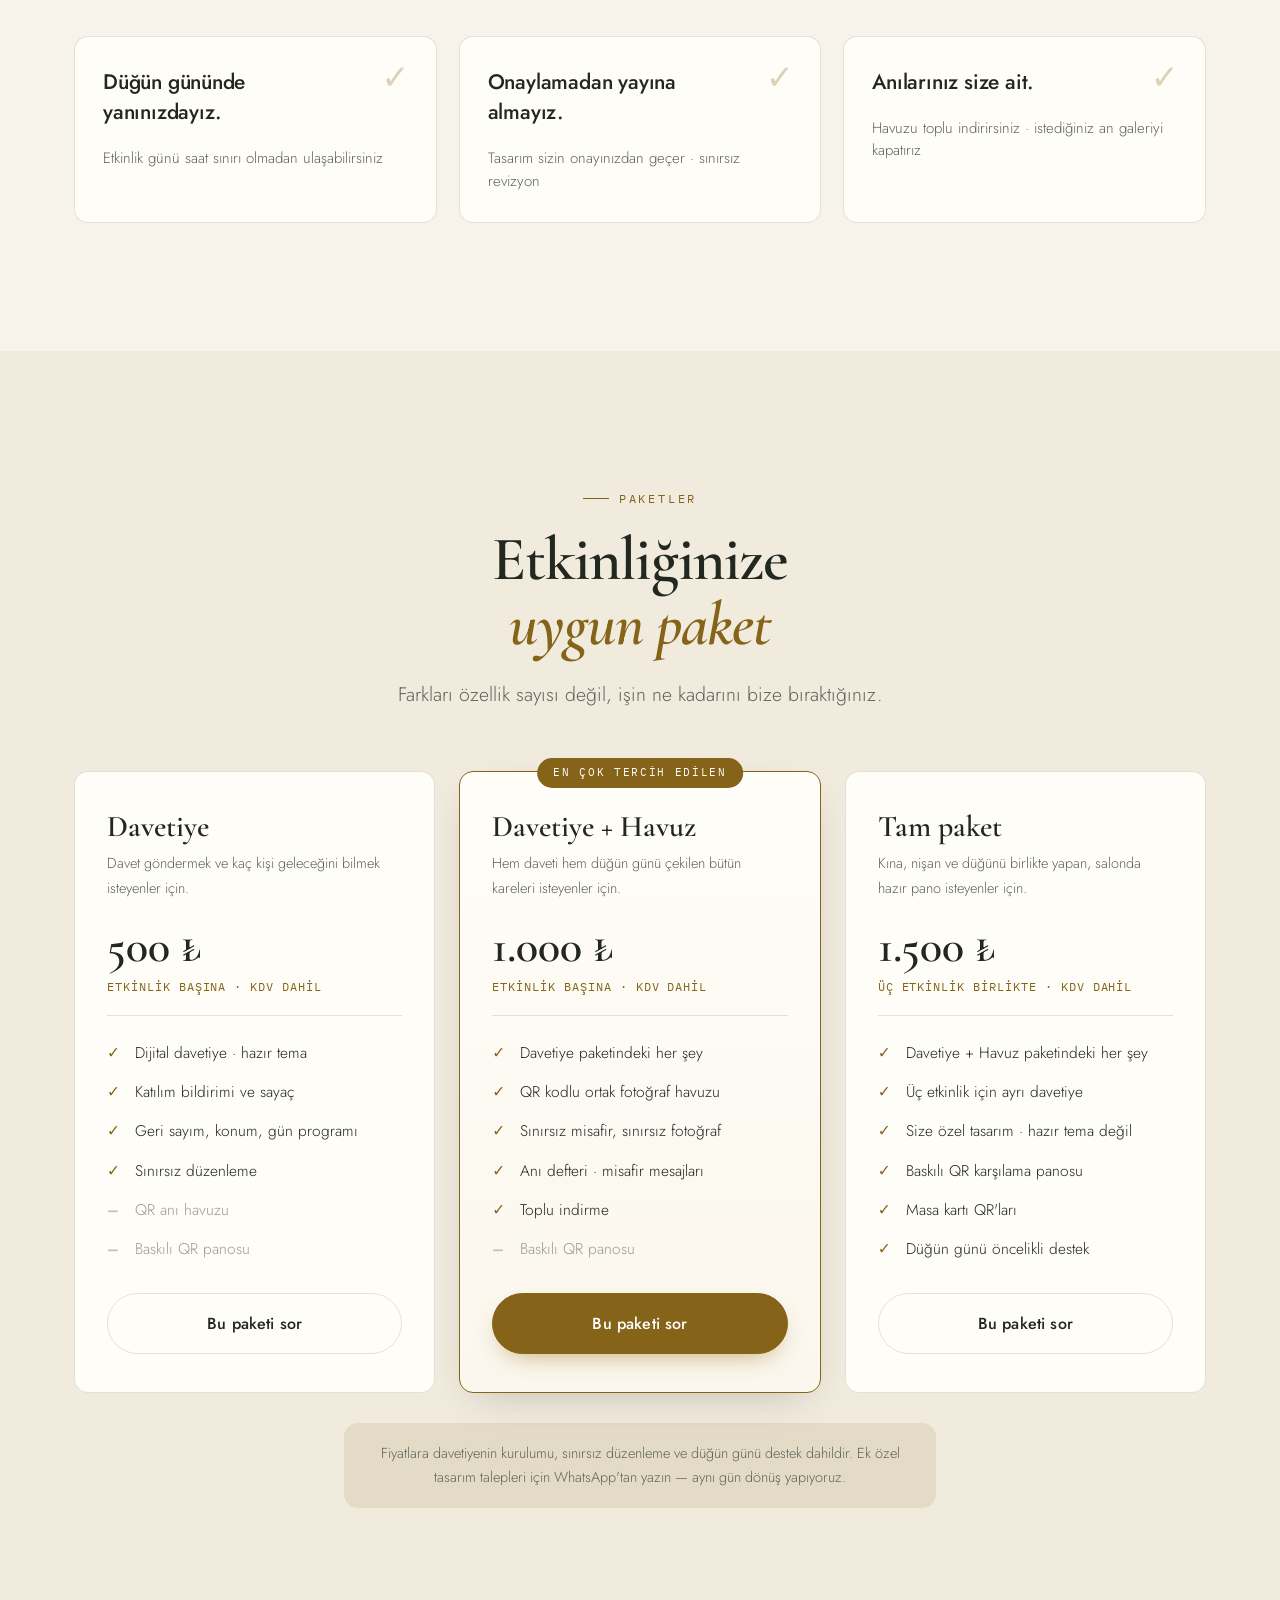
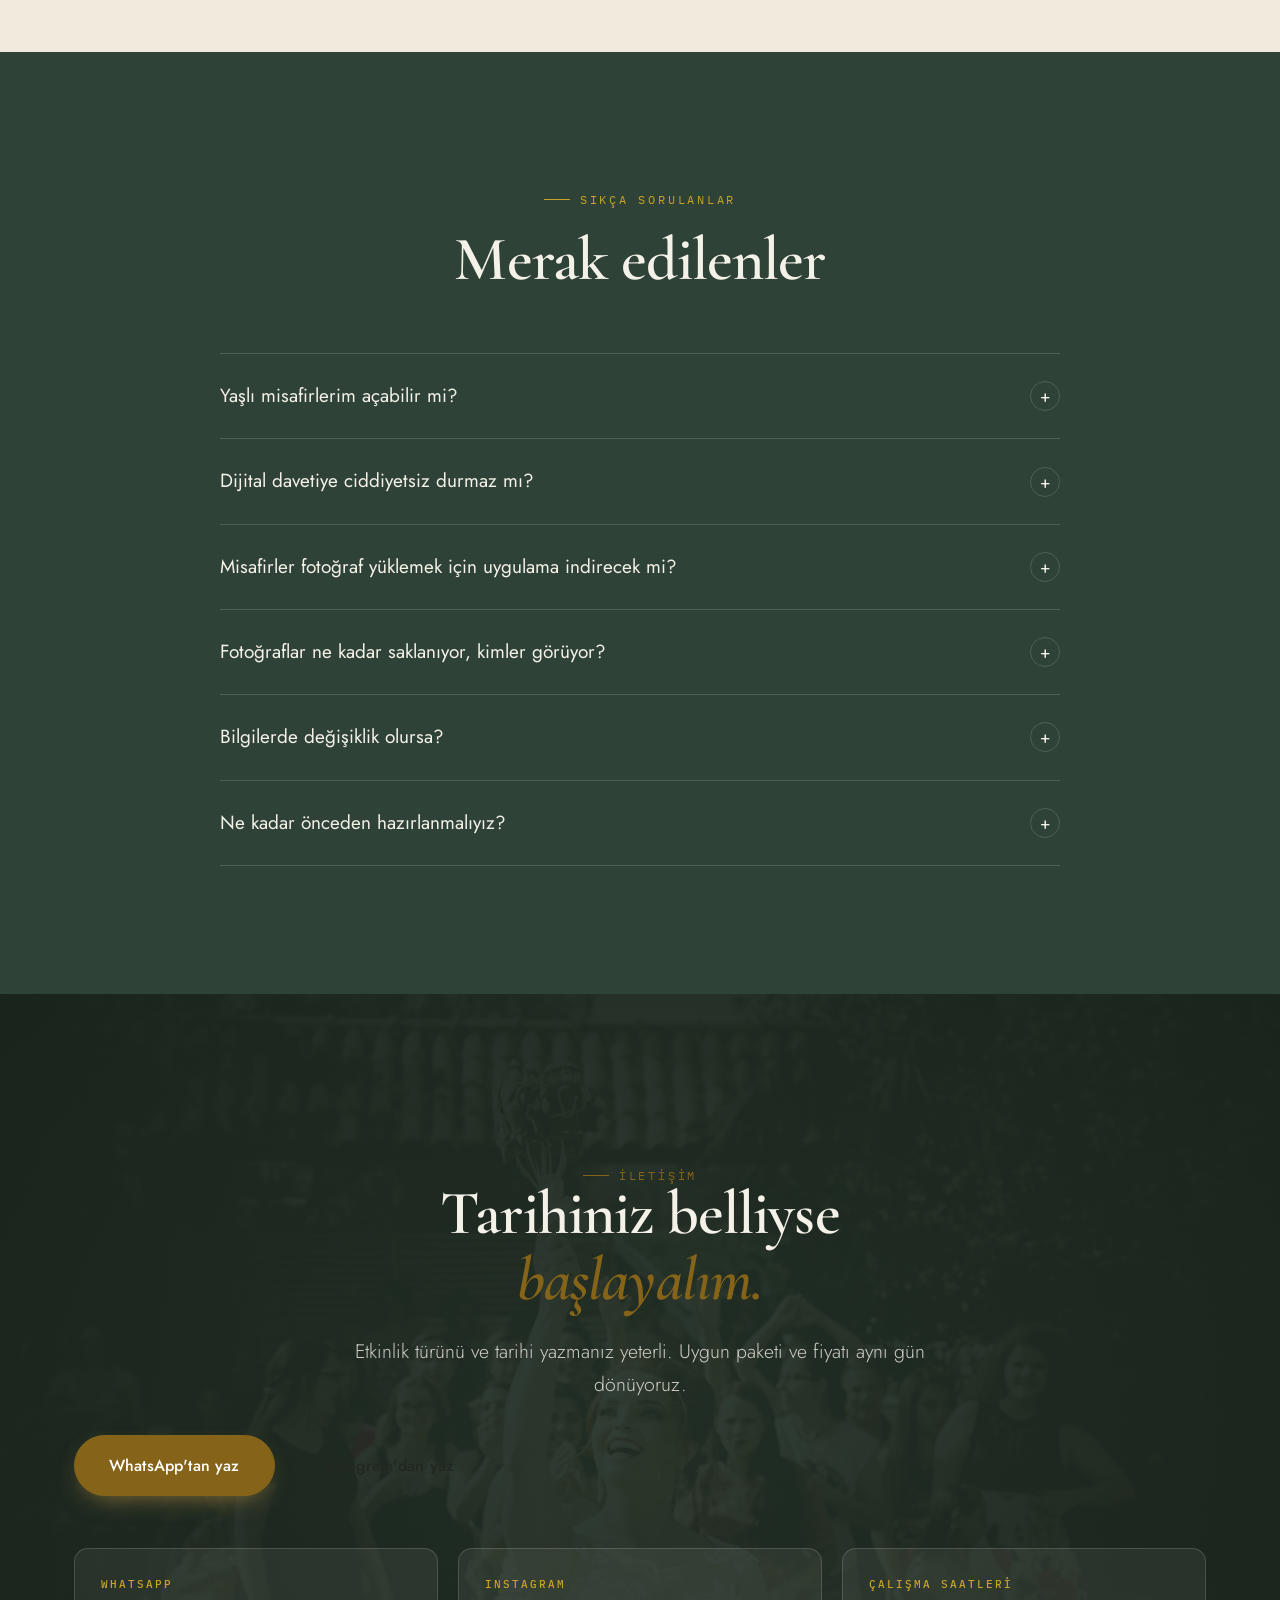
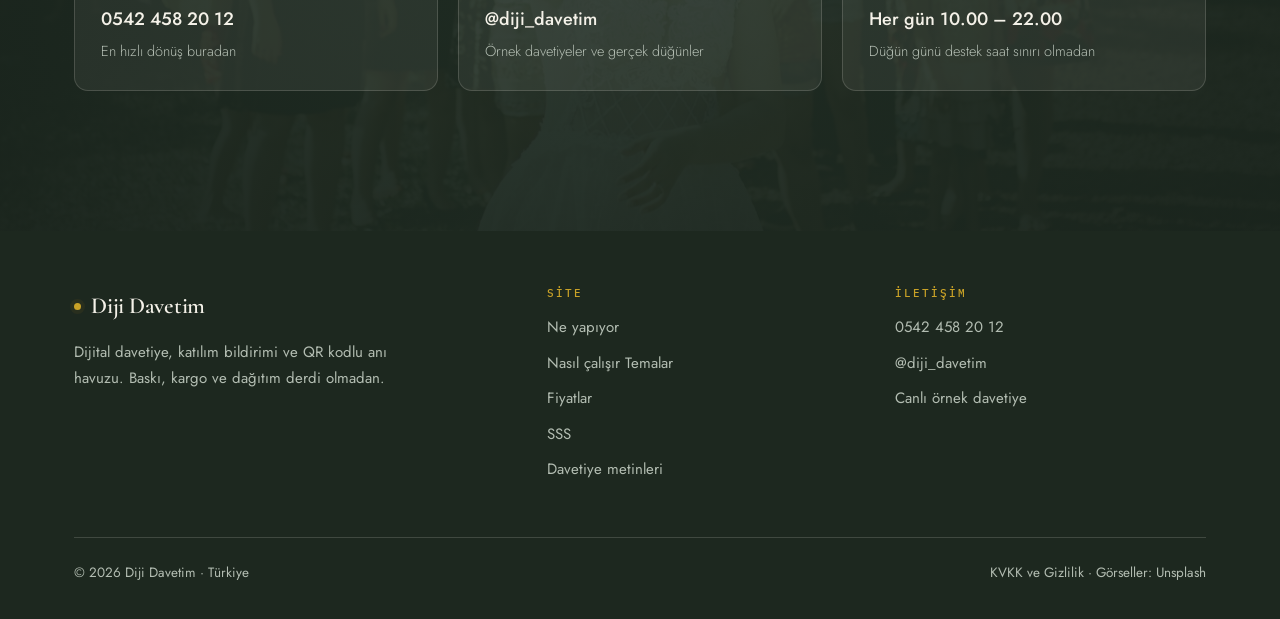
==== commit 60a24bb1: "Erisilebilirlik ve olu kod duzeltmeleri Lighthouse mobil denetimi: erisilebilirlik 94, iki hata.  - " ====
--- a/index.html
+++ b/index.html
@@ -562,7 +562,7 @@
         Baskı, kargo ve dağıtım derdi olmadan.</p>
       </div>
       <nav aria-label="Site menüsü">
-        <h4>Site</h4>
+        <h3>Site</h3>
         <ul>
           <li><a href="#neler">Ne yapıyor</a></li>
           <li><a href="#nasil">Nasıl çalışır</a>
@@ -573,7 +573,7 @@
         </ul>
       </nav>
       <div>
-        <h4>İletişim</h4>
+        <h3>İletişim</h3>
         <ul>
           <li><a href="https://wa.me/905424582012" target="_blank" rel="noopener">0542 458 20 12</a></li>
           <li><a href="https://www.instagram.com/diji_davetim/" target="_blank" rel="noopener">@diji_davetim</a></li>
--- a/css/style.css
+++ b/css/style.css
@@ -20,9 +20,10 @@
   --on-dark-soft:#b3bdb2;
 
   /* aksan */
-  --gold:#b08a3e;
+  --gold:#856419;
   --gold-2:#c9a227;
-  --gold-wash:rgba(176,138,62,.12);
+  --gold-wash:rgba(133,100,25,.12);
+  --ok:#1a7f4b;
 
   --line:rgba(34,39,31,.13);
   --line-dark:rgba(244,241,232,.16);
@@ -105,7 +106,7 @@
 .btn span{position:relative;z-index:1}
 .btn--gold{background:var(--gold);color:#fff;border-color:var(--gold);
   box-shadow:0 10px 26px -12px rgba(176,138,62,.85)}
-.btn--gold:hover{background:#9a7833;border-color:#9a7833;transform:translateY(-2px);
+.btn--gold:hover{background:#6d5213;border-color:#6d5213;transform:translateY(-2px);
   box-shadow:0 16px 34px -14px rgba(176,138,62,.95)}
 .btn--line{border-color:var(--line);color:var(--ink)}
 .btn--line:hover{border-color:var(--gold);color:var(--gold);transform:translateY(-2px)}
@@ -350,7 +351,7 @@
 .ftr{background:#1d281f;color:var(--on-dark-soft);padding-block:56px 34px;font-size:15px}
 .ftr__in{display:grid;grid-template-columns:1.4fr 1fr 1fr;gap:38px}
 .ftr .logo{color:var(--on-dark);margin-bottom:14px}
-.ftr h4{font-family:var(--f-mono);font-size:11px;letter-spacing:.18em;text-transform:uppercase;
+.ftr h3{font-family:var(--f-mono);font-size:11px;letter-spacing:.18em;text-transform:uppercase;
   color:var(--gold-2);margin-bottom:16px;font-weight:500}
 .ftr li{margin-bottom:10px}
 .ftr a:hover{color:var(--gold-2)}
